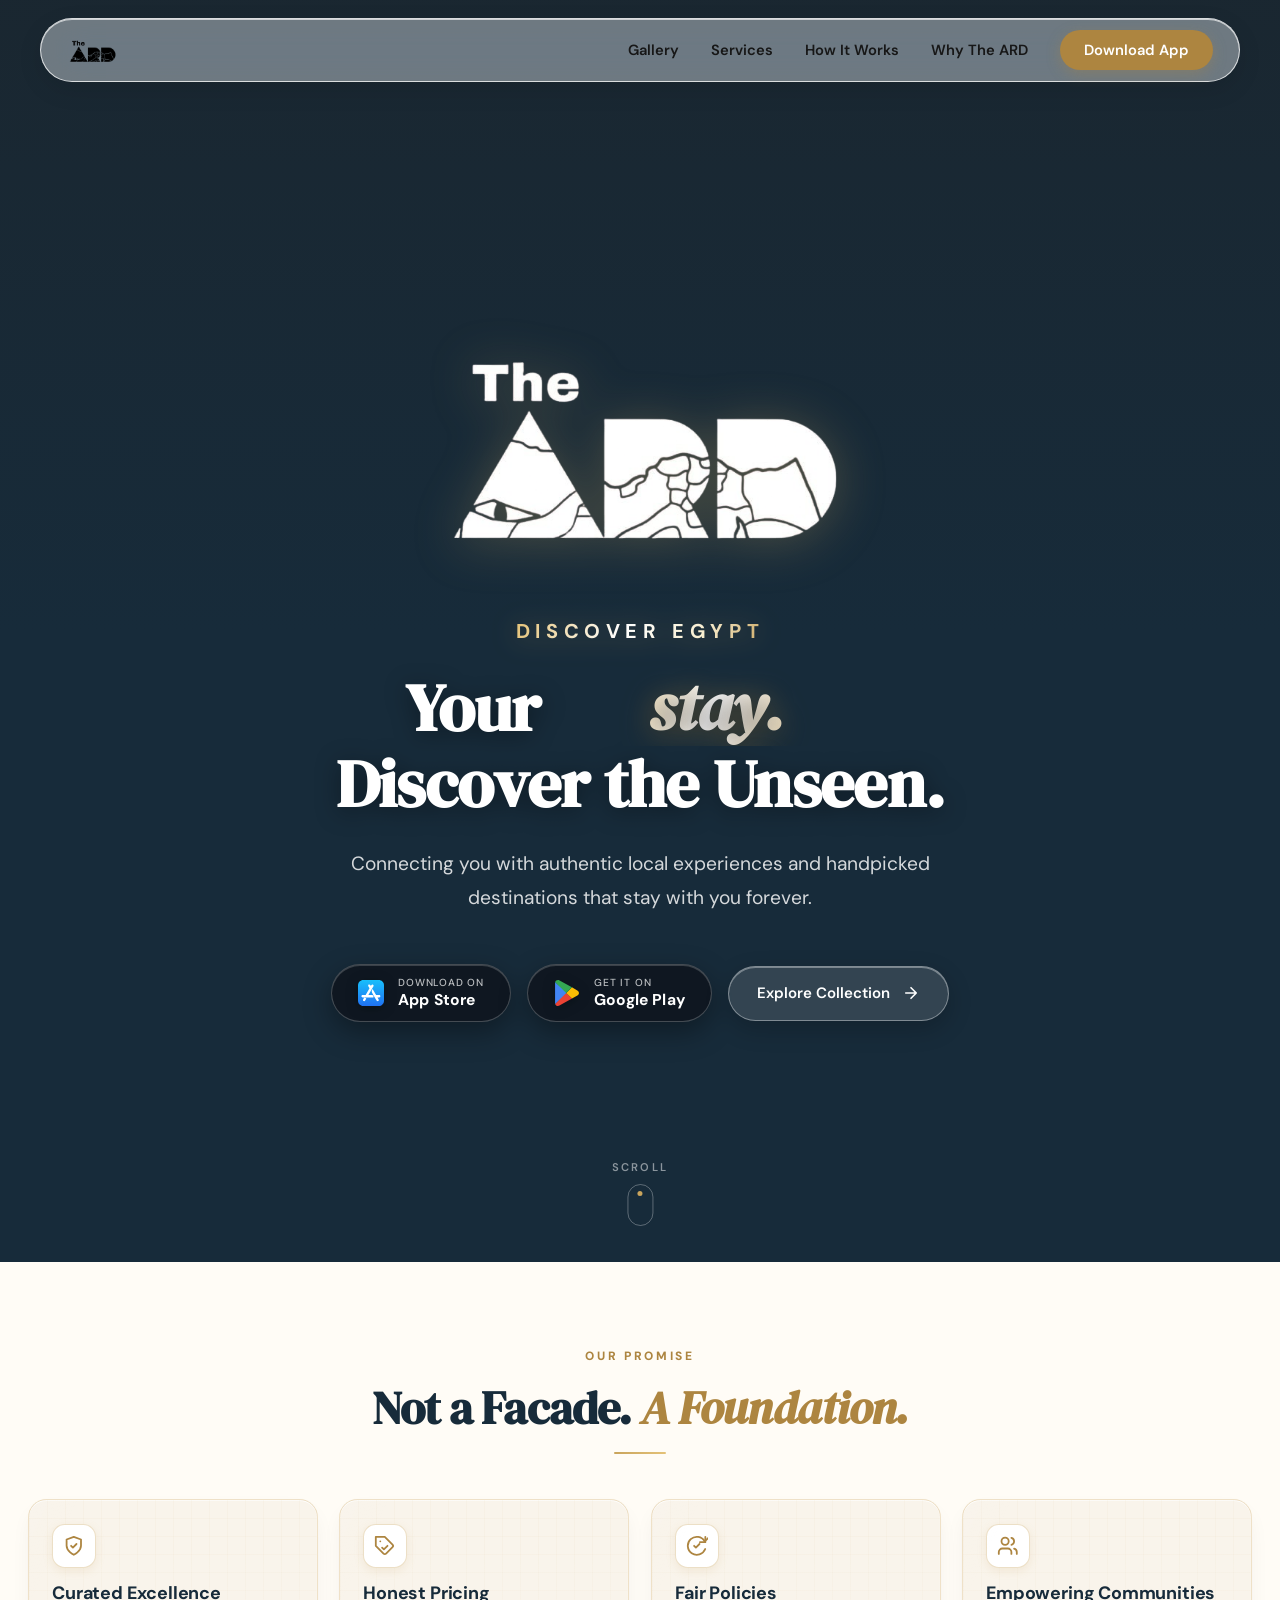
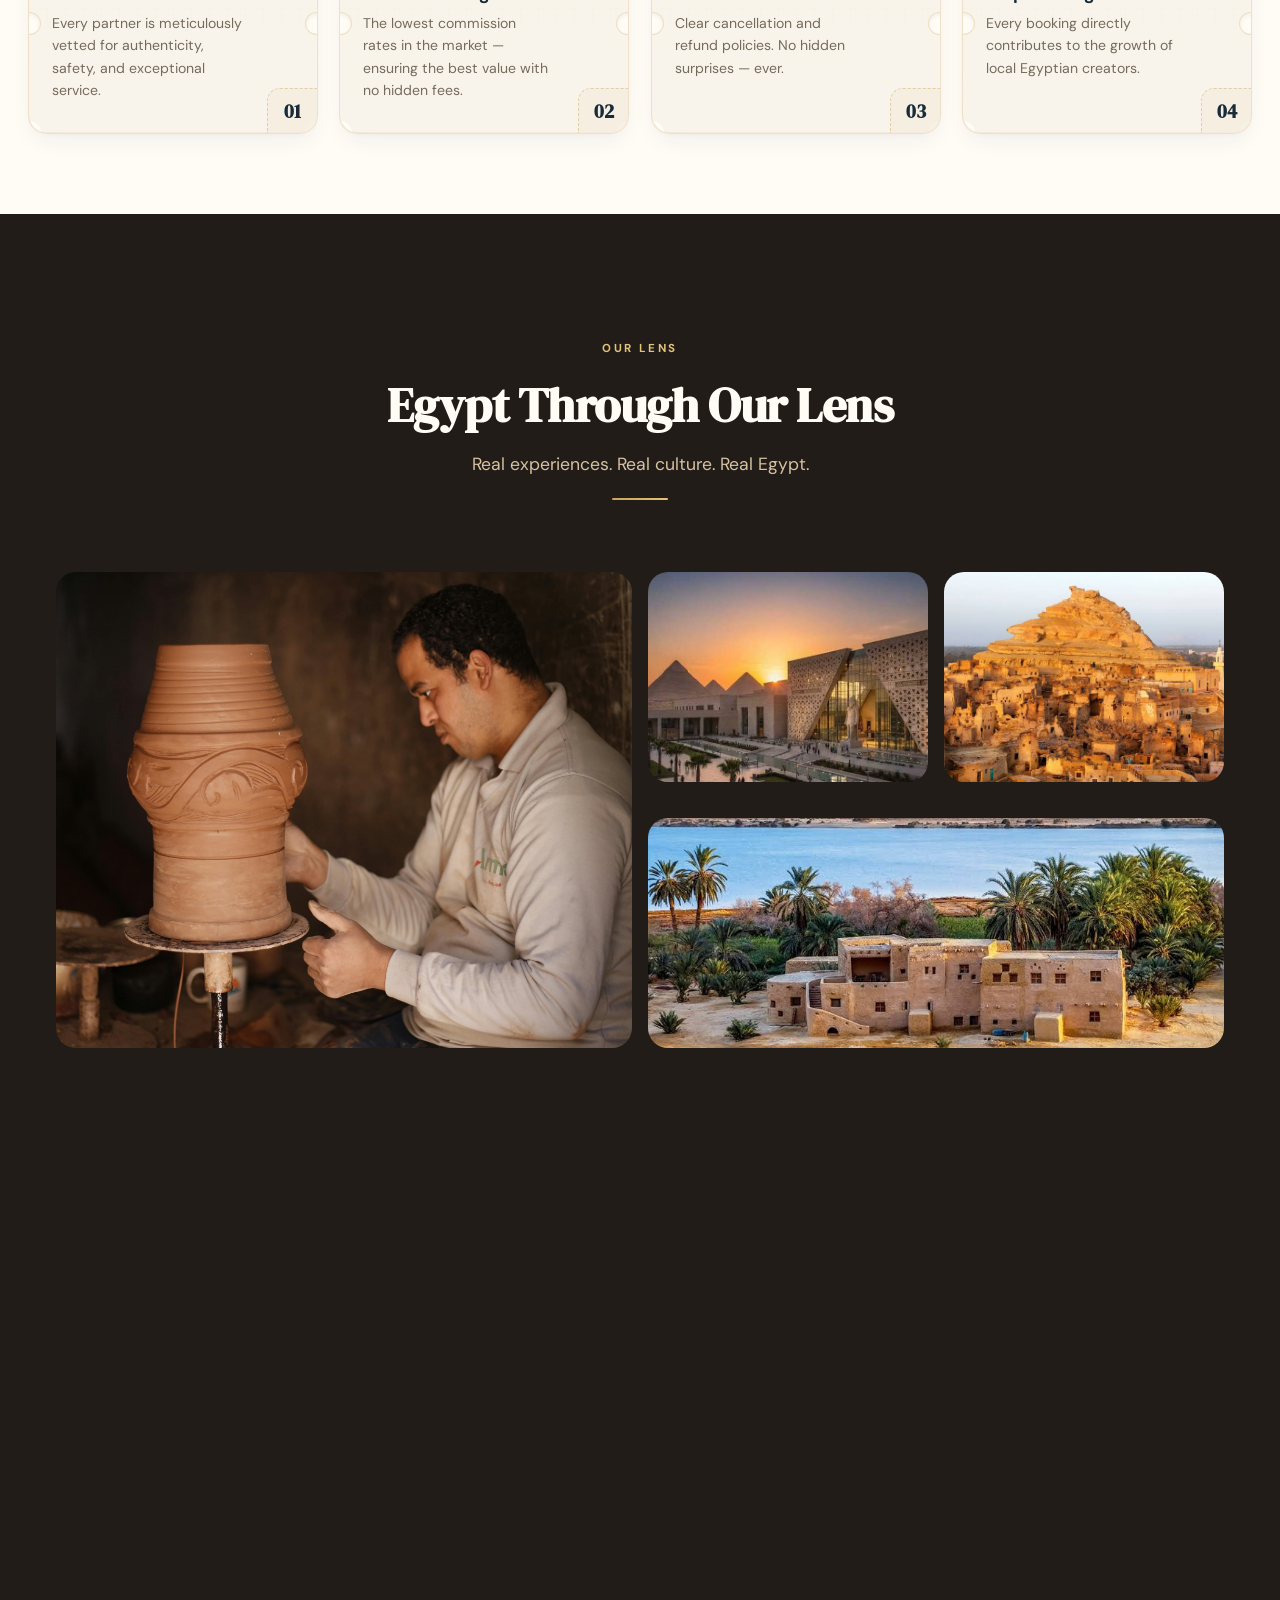
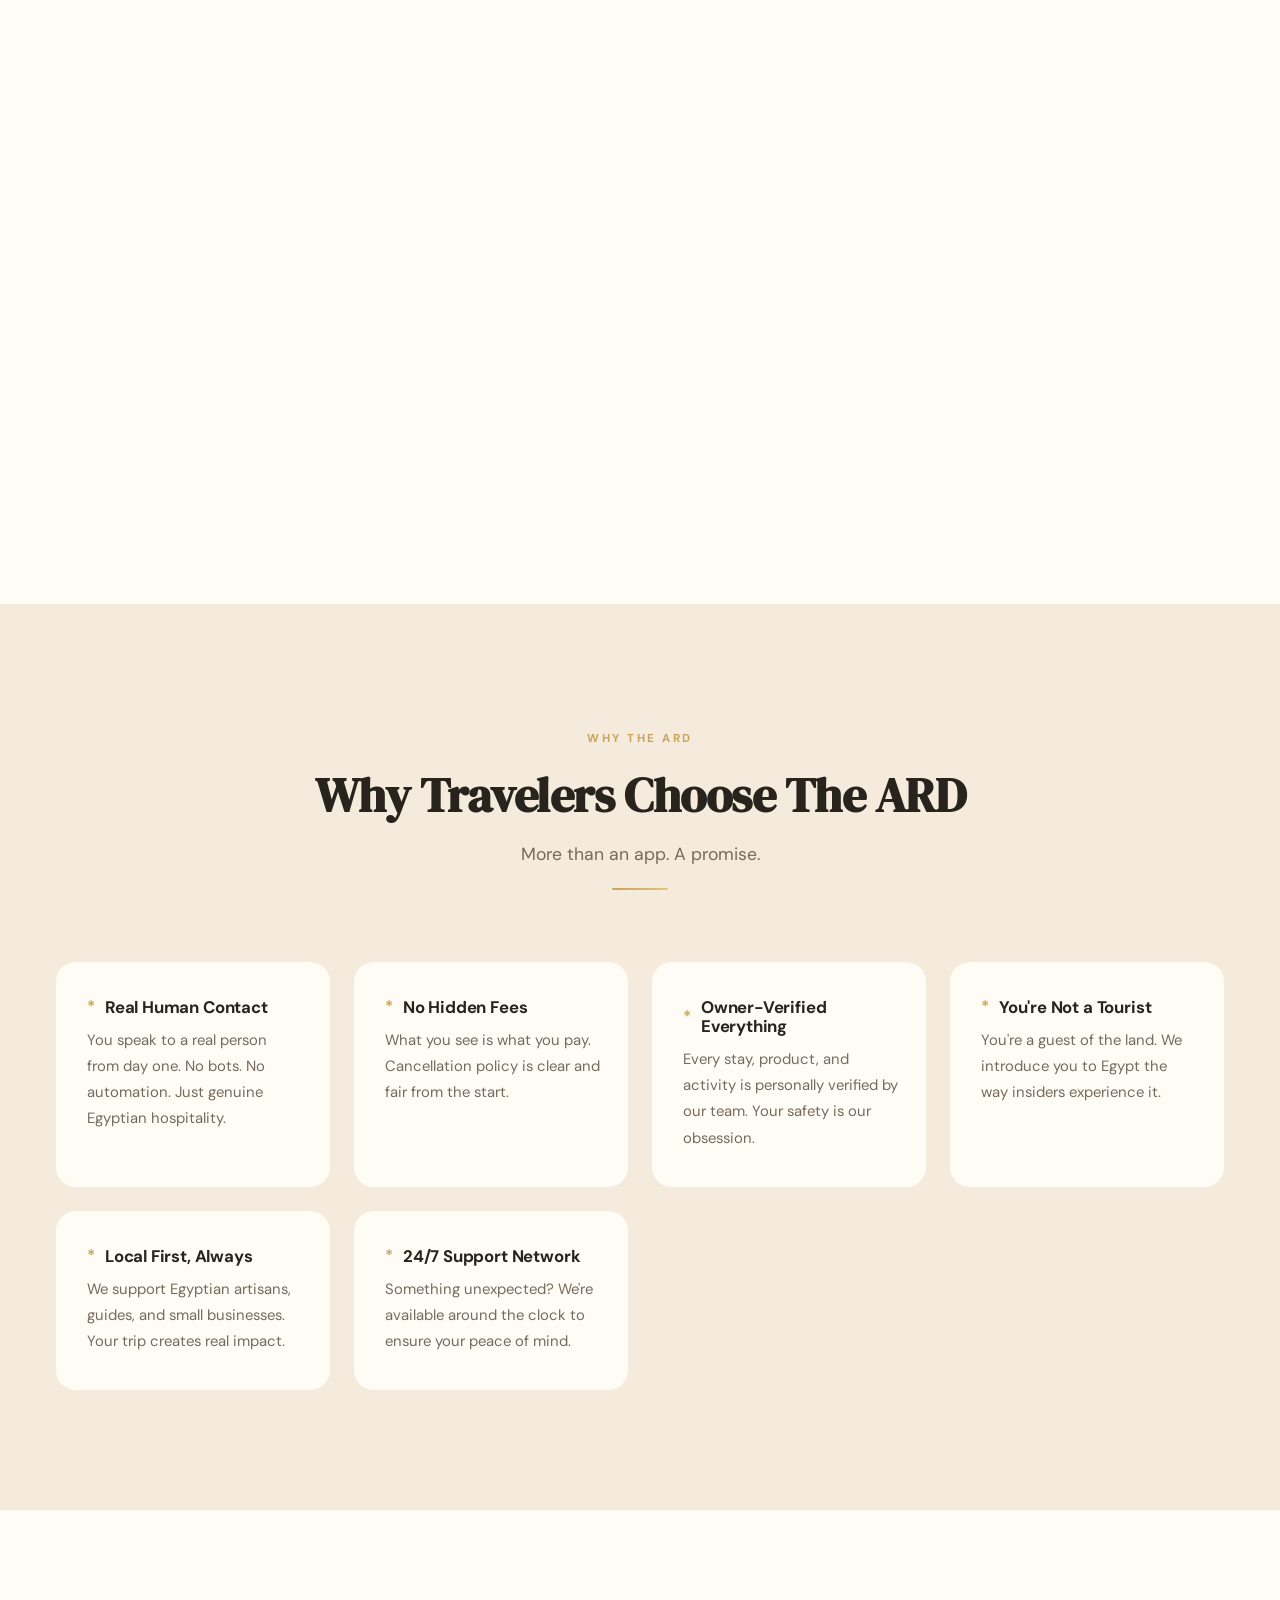
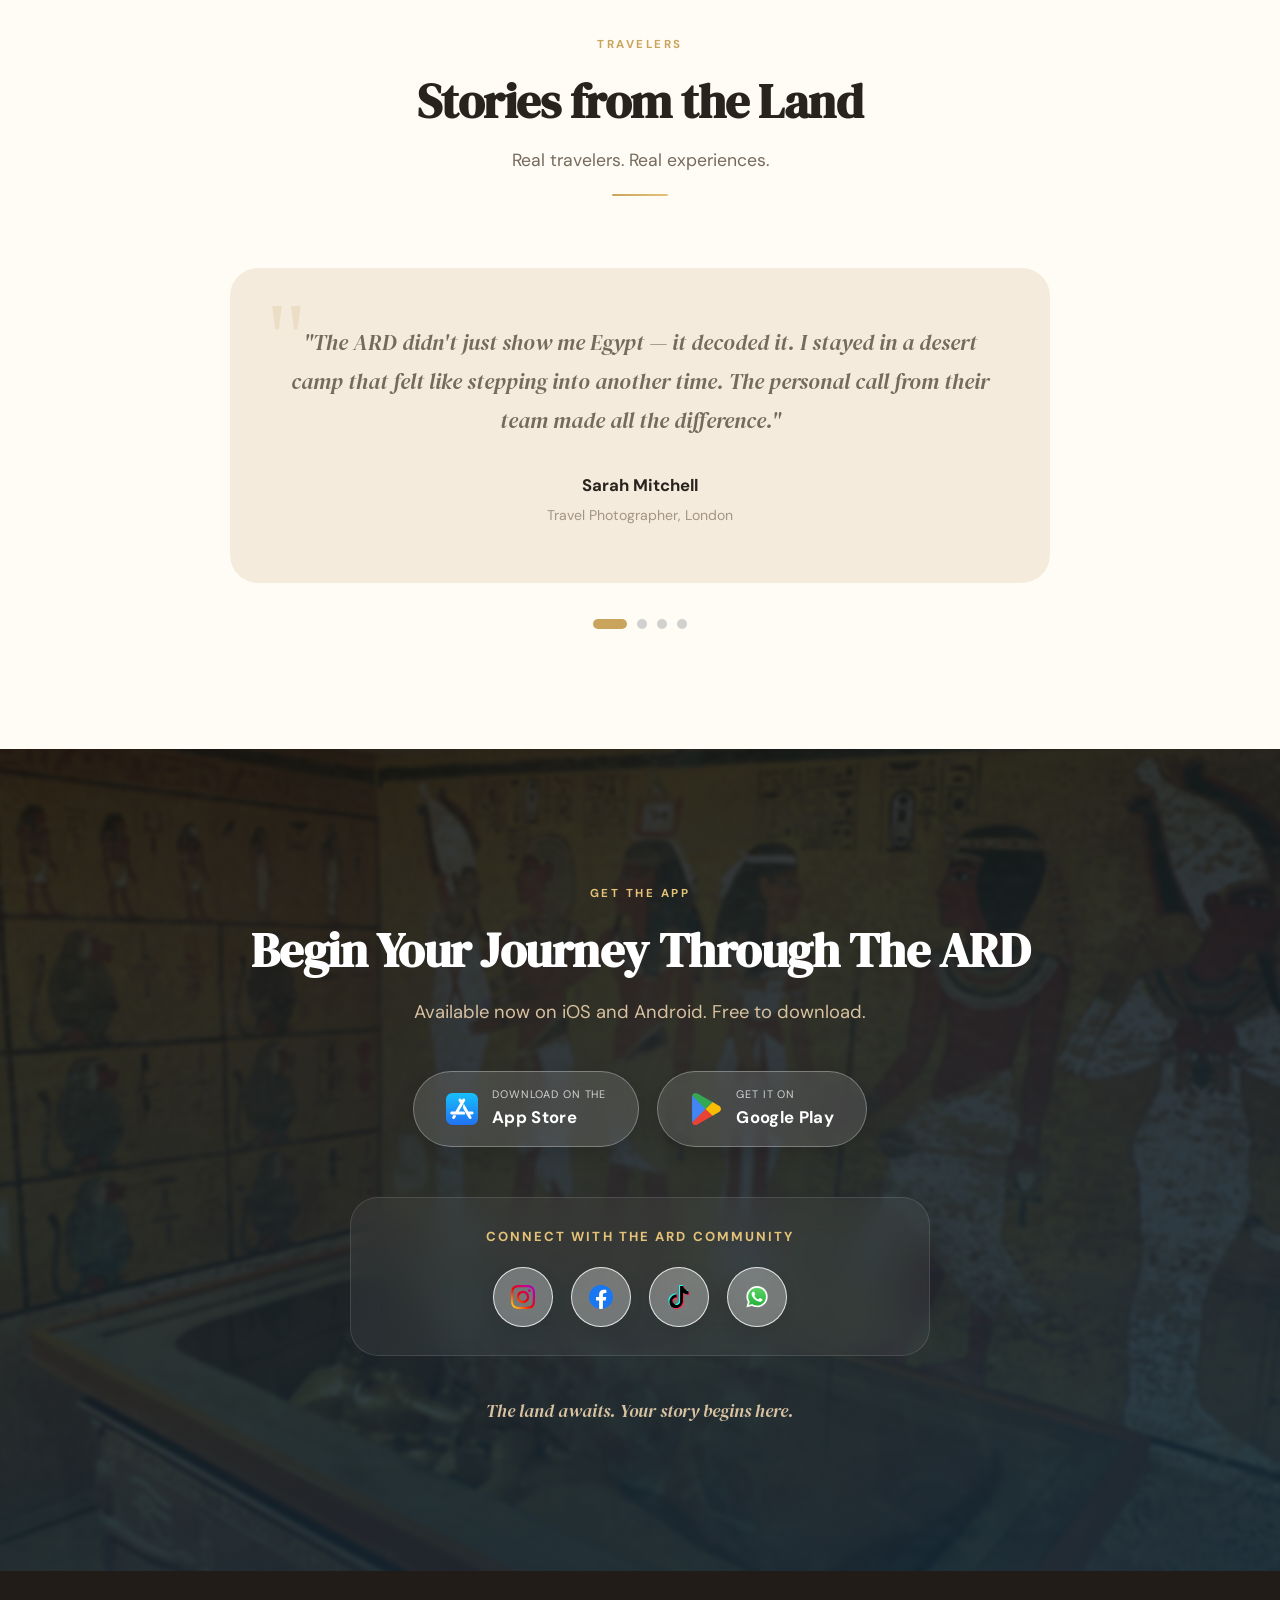
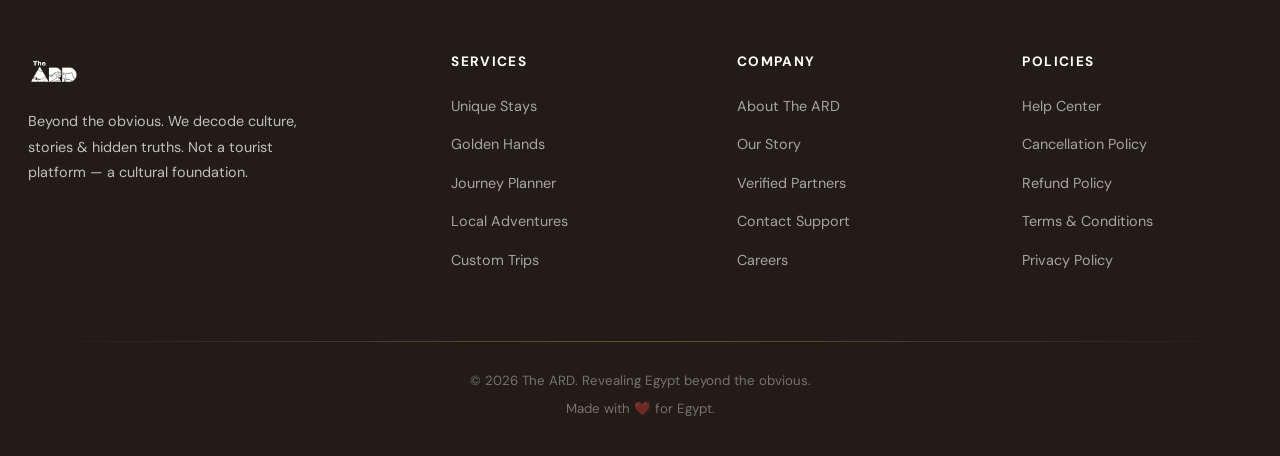
==== index.html @ dc8abdaf "feat: add Egyptian travel landing page with modern design system and assets" ====
<!doctype html>
<html lang="en">
  <head>
    <meta charset="UTF-8" />
    <meta name="viewport" content="width=device-width, initial-scale=1.0" />
    <title>The ARD | Beyond the Obvious — Decode Egypt's Hidden Culture</title>
    <meta
      name="description"
      content="The ARD — Unique stays, golden hands crafts, journey planner, and authentic Egyptian adventures. Verified services, personal support, safe payments."
    />
    <meta name="theme-color" content="#172B3A" />
    <link rel="preconnect" href="https://fonts.googleapis.com" />
    <link rel="preconnect" href="https://fonts.gstatic.com" crossorigin />
    <link rel="stylesheet" href="css/style.css" />
  </head>
  <body>
    <!-- ============================================================
     NAVIGATION — Glassmorphism Floating Bar
     ============================================================ -->
    <nav
      id="navbar"
      class="glass-navbar"
      role="navigation"
      aria-label="Main navigation"
    >
      <div class="nav-inner">
        <a href="#" class="nav-logo" aria-label="The ARD Home">
          <img src="./images/logo_black.png" alt="The ARD" />
        </a>

        <ul class="nav-links" role="list">
          <li><a href="#gallery">Gallery</a></li>
          <li><a href="#services">Services</a></li>
          <li><a href="#how-it-works">How It Works</a></li>
          <li><a href="#why">Why The ARD</a></li>
          <li><a href="#download" class="nav-cta">Download App</a></li>
        </ul>

        <button
          class="nav-hamburger"
          id="navHamburger"
          aria-label="Open menu"
          aria-expanded="false"
        >
          <span></span><span></span><span></span>
        </button>
      </div>

      <div class="nav-mobile" id="navMobile" role="list">
        <a href="#gallery" role="listitem">Gallery</a>
        <a href="#services" role="listitem">Services</a>
        <a href="#how-it-works" role="listitem">How It Works</a>
        <a href="#why" role="listitem">Why The ARD</a>
        <a href="#download" role="listitem">Download App</a>
      </div>
    </nav>

    <!-- ============================================================
     HERO — Cinematic photographic full-viewport
     ============================================================ -->
    <section class="hero" aria-label="Hero">
      <div
        class="hero-bg"
        role="img"
        aria-label="The Pyramids of Giza at golden hour"
      ></div>
      <div class="hero-overlay"></div>

      <div class="hero-content">
        <img src="./images/logo.png" alt="The ARD" class="hero-logo" />
        <span class="eyebrow eyebrow-shimmer">Discover Egypt</span>
        <h1
          class="hero-title"
          aria-label="Your stay, craft, journey, or adventure. Discover the Unseen."
        >
          <span class="hero-prefix">Your</span>
          <span class="hero-rotator" aria-hidden="true">
            <span class="rotator-track">
              <span class="rotator-word">stay.</span>
              <span class="rotator-word">craft.</span>
              <span class="rotator-word">journey.</span>
              <span class="rotator-word">adventure.</span>
              <span class="rotator-word">stay.</span>
            </span>
          </span>
          <br />
          <span class="hero-subline">Discover the Unseen.</span>
        </h1>
        <p class="hero-sub">
          Connecting you with authentic local experiences and handpicked
          destinations that stay with you forever.
        </p>
        <div class="hero-ctas">
          <a
            href="https://apps.apple.com/us/app/the-ard/id6743180887"
            class="btn-hero-store"
            id="heroAppStore"
            target="_blank"
            rel="noopener"
          >
            <img
              src="./images/app-store.svg"
              alt="App Store"
              class="btn-hero-store-icon"
            />
            <span class="btn-hero-store-text">
              <small>Download on</small>
              <strong>App Store</strong>
            </span>
          </a>
          <a
            href="https://play.google.com/store/apps/details?id=com.thearda"
            class="btn-hero-store"
            id="heroPlayStore"
            target="_blank"
            rel="noopener"
          >
            <img
              src="./images/google-play.svg"
              alt="Google Play"
              class="btn-hero-store-icon"
            />
            <span class="btn-hero-store-text">
              <small>Get it on</small>
              <strong>Google Play</strong>
            </span>
          </a>
          <a href="#services" class="btn-hero-explore" id="heroExplore">
            <span>Explore Collection</span>
            <svg
              class="btn-hero-arrow"
              width="18"
              height="18"
              viewBox="0 0 24 24"
              fill="none"
              stroke="currentColor"
              stroke-width="2.2"
              stroke-linecap="round"
              stroke-linejoin="round"
            >
              <path d="M5 12h14M12 5l7 7-7 7" />
            </svg>
          </a>
        </div>
      </div>

      <div class="scroll-cue" aria-hidden="true">
        <span>Scroll</span>
        <div class="scroll-track"><div class="scroll-thumb"></div></div>
      </div>
    </section>

    <!-- ============================================================
     PROMISE — Ticket-Style 3D Foundation
     ============================================================ -->
    <section class="promise-section ticket-canvas" aria-label="Our Promise">
      <div class="ticket-section">
        <header class="ticket-heading reveal">
          <span class="ticket-eyebrow">OUR PROMISE</span>
          <h2>Not a Facade. <span>A Foundation.</span></h2>
        </header>

        <div class="ticket-grid">
          <!-- Card 1: Curated Excellence -->
          <article class="ticket-wrapper reveal">
            <div class="ticket">
              <span
                class="ticket-notch ticket-notch-left"
                aria-hidden="true"
              ></span>
              <span
                class="ticket-notch ticket-notch-right"
                aria-hidden="true"
              ></span>

              <div class="ticket-content">
                <div class="ticket-icon" aria-hidden="true">
                  <svg
                    width="24"
                    height="24"
                    viewBox="0 0 24 24"
                    fill="none"
                    stroke="currentColor"
                    stroke-width="2"
                    stroke-linecap="round"
                    stroke-linejoin="round"
                  >
                    <path d="M12 22s8-4 8-10V5l-8-3-8 3v7c0 6 8 10 8 10z" />
                    <path d="m9 12 2 2 4-4" />
                  </svg>
                </div>

                <h3 class="ticket-title">Curated Excellence</h3>

                <p class="ticket-description">
                  Every partner is meticulously vetted for authenticity, safety,
                  and exceptional service.
                </p>
              </div>

              <span class="ticket-number" aria-hidden="true">01</span>
            </div>
          </article>

          <!-- Card 2: Honest Pricing -->
          <article class="ticket-wrapper reveal">
            <div class="ticket">
              <span
                class="ticket-notch ticket-notch-left"
                aria-hidden="true"
              ></span>
              <span
                class="ticket-notch ticket-notch-right"
                aria-hidden="true"
              ></span>

              <div class="ticket-content">
                <div class="ticket-icon" aria-hidden="true">
                  <svg
                    width="24"
                    height="24"
                    viewBox="0 0 24 24"
                    fill="none"
                    stroke="currentColor"
                    stroke-width="2"
                    stroke-linecap="round"
                    stroke-linejoin="round"
                  >
                    <path
                      d="M20.59 13.41l-7.17 7.17a2 2 0 0 1-2.83 0L2 12V2h10l8.59 8.59a2 2 0 0 1 0 2.82z"
                    />
                    <line x1="7" y1="7" x2="7.01" y2="7" />
                    <path d="m9 14 2 2 4-4" />
                  </svg>
                </div>

                <h3 class="ticket-title">Honest Pricing</h3>

                <p class="ticket-description">
                  The lowest commission rates in the market — ensuring the best
                  value with no hidden fees.
                </p>
              </div>

              <span class="ticket-number" aria-hidden="true">02</span>
            </div>
          </article>

          <!-- Card 3: Fair Policies -->
          <article class="ticket-wrapper reveal">
            <div class="ticket">
              <span
                class="ticket-notch ticket-notch-left"
                aria-hidden="true"
              ></span>
              <span
                class="ticket-notch ticket-notch-right"
                aria-hidden="true"
              ></span>

              <div class="ticket-content">
                <div class="ticket-icon" aria-hidden="true">
                  <svg
                    width="24"
                    height="24"
                    viewBox="0 0 24 24"
                    fill="none"
                    stroke="currentColor"
                    stroke-width="2"
                    stroke-linecap="round"
                    stroke-linejoin="round"
                  >
                    <path d="M21.5 2v6h-6" />
                    <path d="M21.34 15.57a10 10 0 1 1-.57-8.38l5.67-5.67" />
                    <path d="m9 12 2 2 4-4" />
                  </svg>
                </div>

                <h3 class="ticket-title">Fair Policies</h3>

                <p class="ticket-description">
                  Clear cancellation and refund policies. No hidden surprises —
                  ever.
                </p>
              </div>

              <span class="ticket-number" aria-hidden="true">03</span>
            </div>
          </article>

          <!-- Card 4: Empowering Communities -->
          <article class="ticket-wrapper reveal">
            <div class="ticket">
              <span
                class="ticket-notch ticket-notch-left"
                aria-hidden="true"
              ></span>
              <span
                class="ticket-notch ticket-notch-right"
                aria-hidden="true"
              ></span>

              <div class="ticket-content">
                <div class="ticket-icon" aria-hidden="true">
                  <svg
                    width="24"
                    height="24"
                    viewBox="0 0 24 24"
                    fill="none"
                    stroke="currentColor"
                    stroke-width="2"
                    stroke-linecap="round"
                    stroke-linejoin="round"
                  >
                    <path d="M16 21v-2a4 4 0 0 0-4-4H6a4 4 0 0 0-4 4v2" />
                    <circle cx="9" cy="7" r="4" />
                    <path d="M22 21v-2a4 4 0 0 0-3-3.87" />
                    <path d="M16 3.13a4 4 0 0 1 0 7.75" />
                  </svg>
                </div>

                <h3 class="ticket-title">Empowering Communities</h3>

                <p class="ticket-description">
                  Every booking directly contributes to the growth of local
                  Egyptian creators.
                </p>
              </div>

              <span class="ticket-number" aria-hidden="true">04</span>
            </div>
          </article>
        </div>
      </div>
    </section>

    <!-- ============================================================
     GALLERY — Egypt Through Our Lens  (LOCAL IMAGES PRESERVED)
     ============================================================ -->
    <section id="gallery" class="gallery-section" aria-label="Photo Gallery">
      <div class="container">
        <div class="section-header reveal">
          <span class="eyebrow" style="color: var(--gold-light)">Our Lens</span>
          <h2>Egypt Through Our Lens</h2>
          <p>Real experiences. Real culture. Real Egypt.</p>
          <div class="gold-divider"></div>
        </div>

        <div class="gallery-grid">
          <!-- 1: Top-Left Hero Feature (Span 2x2) -->
          <div class="g-item g-item--feature-1 reveal">
            <img
              src="./images/pexels-ahmedelbetar-4898083.jpg"
              alt="Beyond the Surface — Cultural depth of Egypt"
              loading="lazy"
            />
            <div class="g-overlay">
              <div>
                <span class="g-tag">Culture</span>
                <h3>Beyond the Surface</h3>
              </div>
            </div>
          </div>

          <!-- 2: Row 1, Col 3 -->
          <div class="g-item reveal">
            <img
              src="./images/museum.jpg"
              alt="Grand Egyptian Museum — Antiquities of the World"
              loading="lazy"
            />
            <div class="g-overlay">
              <div>
                <span class="g-tag">Antiquities</span>
                <h3>Grand Egyptian Museum</h3>
              </div>
            </div>
          </div>

          <!-- 3: Row 1, Col 4 -->
          <div class="g-item reveal">
            <img
              src="./images/siwa.jpg"
              alt="Siwa Oasis — Salt lakes and pure sanctuary"
              loading="lazy"
            />
            <div class="g-overlay">
              <div>
                <span class="g-tag">Oasis</span>
                <h3>Siwa Salt Sanctuary</h3>
              </div>
            </div>
          </div>

          <!-- 4: Row 2, Col 3-4 (Span 2 wide) -->
          <div class="g-item g-item--wide-4 reveal">
            <img
              src="./images/siwa2.jpg"
              alt="Shali Fortress — Ancient earthen architecture of Siwa"
              loading="lazy"
            />
            <div class="g-overlay">
              <div>
                <span class="g-tag">Heritage</span>
                <h3>Shali Fortress of Siwa</h3>
              </div>
            </div>
          </div>

          <!-- 5: Row 3, Col 1 -->
          <div class="g-item reveal">
            <img
              src="./images/museum2.jpg"
              alt="Royal Treasures — Pharaonic relics and timeless gold"
              loading="lazy"
            />
            <div class="g-overlay">
              <div>
                <span class="g-tag">Treasures</span>
                <h3>Pharaonic Legacies</h3>
              </div>
            </div>
          </div>

          <!-- 6: Row 3, Col 2 -->
          <div class="g-item reveal">
            <img
              src="./images/siwa3.jpg"
              alt="Cleopatra's Spring — Natural desert healing springs"
              loading="lazy"
            />
            <div class="g-overlay">
              <div>
                <span class="g-tag">Sanctuary</span>
                <h3>Cleopatra’s Oasis Springs</h3>
              </div>
            </div>
          </div>

          <!-- 7: Row 3, Col 3 -->
          <div class="g-item reveal">
            <img
              src="./images/pexels-ozgomz-7566888.jpg"
              alt="Historic Cairo — Timeless minarets and alleyways"
              loading="lazy"
            />
            <div class="g-overlay">
              <div>
                <span class="g-tag">Living Traditions</span>
                <h3>Historic Cairo</h3>
              </div>
            </div>
          </div>

          <!-- 8: Row 3, Col 4 -->
          <div class="g-item reveal">
            <img
              src="./images/pexels-tima-miroshnichenko-6010335.jpg"
              alt="Golden Hands — Bedouin and Egyptian artisans"
              loading="lazy"
            />
            <div class="g-overlay">
              <div>
                <span class="g-tag">Crafts</span>
                <h3>Golden Hands Artisans</h3>
              </div>
            </div>
          </div>

          <!-- 9: Row 4, Col 1-2 (Span 2 wide) -->
          <div class="g-item g-item--wide-9 reveal">
            <img
              src="./images/photo-1572252009286-268acec5ca0a.jpg"
              alt="The Nile at Twilight — Felucca under eternal skies"
              loading="lazy"
            />
            <div class="g-overlay">
              <div>
                <span class="g-tag">Nile</span>
                <h3>Felucca at Twilight</h3>
              </div>
            </div>
          </div>

          <!-- 10: Row 5, Col 1 -->
          <div class="g-item reveal">
            <img
              src="./images/pexels-tima-miroshnichenko-6010288.jpg"
              alt="Sahara Horizon — Golden dunes at dusk"
              loading="lazy"
            />
            <div class="g-overlay">
              <div>
                <span class="g-tag">Adventure</span>
                <h3>Sahara Horizon</h3>
              </div>
            </div>
          </div>

          <!-- 11: Row 5, Col 2 -->
          <div class="g-item reveal">
            <img
              src="./images/photo-1568322445389-f64ac2515020.jpg"
              alt="Great Egypt — Majestic pyramids"
              loading="lazy"
            />
            <div class="g-overlay">
              <div>
                <span class="g-tag">Landscapes</span>
                <h3>The Great Pyramids</h3>
              </div>
            </div>
          </div>

          <!-- 12: Row 4-5, Col 3-4 (Span 2x2 Feature) -->
          <div class="g-item g-item--feature-12 reveal">
            <img
              src="./images/photo-1553913861-c0fddf2619ee.jpg"
              alt="Sacred Temples — Ancient wonders of Luxor"
              loading="lazy"
            />
            <div class="g-overlay">
              <div>
                <span class="g-tag">Wonders</span>
                <h3>Sacred Temples of Luxor</h3>
              </div>
            </div>
          </div>
        </div>
      </div>
    </section>

    <!-- ============================================================
     SERVICES — Four Paths to Egypt's Soul
     ============================================================ -->
    <section id="services" class="services-section" aria-label="Services">
      <div class="container">
        <div class="section-header reveal">
          <span class="eyebrow">What We Offer</span>
          <h2>Four Paths to Egypt's Soul</h2>
          <p>Each service reveals a different truth about the land.</p>
          <div class="gold-divider"></div>
        </div>

        <!-- What We Offer: Interactive Stacked Cards Deck -->
        <div class="offer-stack-wrapper reveal" id="offerStackWrapper">
          <div
            class="offer-stack"
            id="offerStack"
            aria-label="What We Offer — Interactive Experience Cards"
          >
            <!-- Card 1: Unique Stays -->
            <article
              class="offer-card"
              data-pos="0"
              data-index="0"
              role="group"
              aria-label="1 of 4: Unique Stays"
            >
              <div class="offer-thumb">
                <img
                  src="./images/accomodtion2.jpg"
                  alt="Unique Egyptian Stays and Heritage Homes"
                  loading="lazy"
                />
                <span class="offer-badge">Unique Stays</span>
              </div>
              <div class="offer-content">
                <span class="offer-eyebrow">01 / Heritage Living</span>
                <h3 class="offer-title">
                  <a href="#download"
                    >Unique Stays &amp; Sanctuaries
                    <span class="offer-arrow" aria-hidden="true">→</span></a
                  >
                </h3>
                <p class="offer-desc">
                  Architectural wonders, desert eco-lodges, and handpicked
                  heritage homes that offer far more than just a place to sleep.
                </p>
              </div>
              <button
                class="offer-close"
                aria-label="Dismiss and show next offering"
                title="Next Card"
              >
                <svg
                  width="18"
                  height="18"
                  viewBox="0 0 24 24"
                  fill="none"
                  stroke="currentColor"
                  stroke-width="2.2"
                  stroke-linecap="round"
                >
                  <line x1="18" y1="6" x2="6" y2="18"></line>
                  <line x1="6" y1="6" x2="18" y2="18"></line>
                </svg>
              </button>
            </article>

            <!-- Card 2: Journey Planner -->
            <article
              class="offer-card"
              data-pos="1"
              data-index="1"
              role="group"
              aria-label="2 of 4: Journey Planner"
            >
              <div class="offer-thumb">
                <img
                  src="./images/trips2.jpeg"
                  alt="Tailor-made Egyptian Journeys and Trips"
                  loading="lazy"
                />
                <span class="offer-badge">Journey Planner</span>
              </div>
              <div class="offer-content">
                <span class="offer-eyebrow">02 / Tailored Itineraries</span>
                <h3 class="offer-title">
                  <a href="#download"
                    >Custom Egyptian Journeys
                    <span class="offer-arrow" aria-hidden="true">→</span></a
                  >
                </h3>
                <p class="offer-desc">
                  Bespoke travel routes designed by local historians to match
                  your personal pace, cultural curiosity, and travel style.
                </p>
              </div>
              <button
                class="offer-close"
                aria-label="Dismiss and show next offering"
                title="Next Card"
              >
                <svg
                  width="18"
                  height="18"
                  viewBox="0 0 24 24"
                  fill="none"
                  stroke="currentColor"
                  stroke-width="2.2"
                  stroke-linecap="round"
                >
                  <line x1="18" y1="6" x2="6" y2="18"></line>
                  <line x1="6" y1="6" x2="18" y2="18"></line>
                </svg>
              </button>
            </article>

            <!-- Card 3: Local Adventures -->
            <article
              class="offer-card"
              data-pos="2"
              data-index="2"
              role="group"
              aria-label="3 of 4: Local Adventures"
            >
              <div class="offer-thumb">
                <img
                  src="./images/activity2.jpeg"
                  alt="Authentic Local Adventures and Activities in Egypt"
                  loading="lazy"
                />
                <span class="offer-badge">Adventures</span>
              </div>
              <div class="offer-content">
                <span class="offer-eyebrow">03 / Raw Exploration</span>
                <h3 class="offer-title">
                  <a href="#download"
                    >Off-Grid Local Adventures
                    <span class="offer-arrow" aria-hidden="true">→</span></a
                  >
                </h3>
                <p class="offer-desc">
                  Step off the beaten path with immersive encounters, desert
                  trails, and authentic experiences led by people who know the
                  land best.
                </p>
              </div>
              <button
                class="offer-close"
                aria-label="Dismiss and show next offering"
                title="Next Card"
              >
                <svg
                  width="18"
                  height="18"
                  viewBox="0 0 24 24"
                  fill="none"
                  stroke="currentColor"
                  stroke-width="2.2"
                  stroke-linecap="round"
                >
                  <line x1="18" y1="6" x2="6" y2="18"></line>
                  <line x1="6" y1="6" x2="18" y2="18"></line>
                </svg>
              </button>
            </article>

            <!-- Card 4: Golden Hands -->
            <article
              class="offer-card"
              data-pos="hidden"
              data-index="3"
              role="group"
              aria-label="4 of 4: Golden Hands"
            >
              <div class="offer-thumb">
                <img
                  src="./images/crafts.jpg"
                  alt="Golden Hands Master Artisans and Crafts"
                  loading="lazy"
                />
                <span class="offer-badge">Craftsmanship</span>
              </div>
              <div class="offer-content">
                <span class="offer-eyebrow">04 / Master Artisans</span>
                <h3 class="offer-title">
                  <a href="#download"
                    >Golden Hands &amp; Crafts
                    <span class="offer-arrow" aria-hidden="true">→</span></a
                  >
                </h3>
                <p class="offer-desc">
                  Exclusive direct access to master Egyptian craftspeople, stone
                  carvers, and heritage workshops preserving timeless
                  traditions.
                </p>
              </div>
              <button
                class="offer-close"
                aria-label="Dismiss and show next offering"
                title="Next Card"
              >
                <svg
                  width="18"
                  height="18"
                  viewBox="0 0 24 24"
                  fill="none"
                  stroke="currentColor"
                  stroke-width="2.2"
                  stroke-linecap="round"
                >
                  <line x1="18" y1="6" x2="6" y2="18"></line>
                  <line x1="6" y1="6" x2="18" y2="18"></line>
                </svg>
              </button>
            </article>
          </div>

          <!-- Interactive Controls: Progress Indicator Dots & Hint -->
          <div class="offer-stack-controls">
            <div class="offer-dots" id="offerDots" aria-label="Card pagination">
              <button
                class="offer-dot active"
                aria-label="Go to card 1"
              ></button>
              <button class="offer-dot" aria-label="Go to card 2"></button>
              <button class="offer-dot" aria-label="Go to card 3"></button>
              <button class="offer-dot" aria-label="Go to card 4"></button>
            </div>
            <span class="offer-timer-hint"
              >Auto-advances • Tap card or [×] to next</span
            >
          </div>
        </div>
      </div>
    </section>

    <!-- ============================================================
     HOW IT WORKS
     ============================================================ -->
    <section id="how-it-works" class="how-it-works" aria-label="How It Works">
      <div class="container">
        <div class="section-header reveal">
          <span class="eyebrow">The Process</span>
          <h2>Simple Steps. Real Results.</h2>
          <p>From download to departure — we make it effortless.</p>
          <div class="gold-divider"></div>
        </div>

        <div class="steps-list">
          <div class="step-row">
            <div class="step-badge reveal-left">1</div>
            <div class="step-body reveal-right">
              <h3>Download the App</h3>
              <p>
                Available on iOS and Android. Free to download. Your journey
                starts with a single tap.
              </p>
            </div>
          </div>

          <div class="step-row">
            <div class="step-badge reveal-right">2</div>
            <div class="step-body reveal-left">
              <h3>Browse or Build</h3>
              <p>
                Explore our verified services or create your own custom
                itinerary. Your Egypt, your way.
              </p>
            </div>
          </div>

          <div class="step-row">
            <div class="step-badge reveal-left">3</div>
            <div class="step-body reveal-right">
              <h3>We Call You</h3>
              <p>
                Our team personally calls to confirm details and handle secure
                payment. Real humans, real conversation.
              </p>
            </div>
          </div>

          <div class="step-row">
            <div class="step-badge reveal-right">4</div>
            <div class="step-body reveal-left">
              <h3>Experience Egypt</h3>
              <p>
                Arrive. Experience. Remember. We're available throughout your
                journey for any support you need.
              </p>
            </div>
          </div>
        </div>
      </div>
    </section>

    <!-- ============================================================
     WHY THE ARD
     ============================================================ -->
    <section id="why" class="why-section" aria-label="Why Choose The ARD">
      <div class="container">
        <div class="section-header reveal">
          <span class="eyebrow">Why The ARD</span>
          <h2>Why Travelers Choose The ARD</h2>
          <p>More than an app. A promise.</p>
          <div class="gold-divider"></div>
        </div>

        <div class="why-grid">
          <div class="why-card reveal">
            <h3>Real Human Contact</h3>
            <p>
              You speak to a real person from day one. No bots. No automation.
              Just genuine Egyptian hospitality.
            </p>
          </div>
          <div class="why-card reveal">
            <h3>No Hidden Fees</h3>
            <p>
              What you see is what you pay. Cancellation policy is clear and
              fair from the start.
            </p>
          </div>
          <div class="why-card reveal">
            <h3>Owner-Verified Everything</h3>
            <p>
              Every stay, product, and activity is personally verified by our
              team. Your safety is our obsession.
            </p>
          </div>
          <div class="why-card reveal">
            <h3>You're Not a Tourist</h3>
            <p>
              You're a guest of the land. We introduce you to Egypt the way
              insiders experience it.
            </p>
          </div>
          <div class="why-card reveal">
            <h3>Local First, Always</h3>
            <p>
              We support Egyptian artisans, guides, and small businesses. Your
              trip creates real impact.
            </p>
          </div>
          <div class="why-card reveal">
            <h3>24/7 Support Network</h3>
            <p>
              Something unexpected? We're available around the clock to ensure
              your peace of mind.
            </p>
          </div>
        </div>
      </div>
    </section>

    <!-- ============================================================
     TESTIMONIALS
     ============================================================ -->
    <section class="testimonials-section" aria-label="Traveler Stories">
      <div class="container">
        <div class="section-header reveal">
          <span class="eyebrow">Travelers</span>
          <h2>Stories from the Land</h2>
          <p>Real travelers. Real experiences.</p>
          <div class="gold-divider"></div>
        </div>

        <div class="testimonials-track">
          <div class="testimonial active" role="article">
            <span class="quote-mark" aria-hidden="true">"</span>
            <p class="testimonial-text">
              "The ARD didn't just show me Egypt — it decoded it. I stayed in a
              desert camp that felt like stepping into another time. The
              personal call from their team made all the difference."
            </p>
            <p class="testimonial-author">Sarah Mitchell</p>
            <p class="testimonial-role">Travel Photographer, London</p>
          </div>

          <div class="testimonial" role="article">
            <span class="quote-mark" aria-hidden="true">"</span>
            <p class="testimonial-text">
              "I've used many travel apps, but none with this level of human
              touch. They called me, verified everything, and checked in during
              my trip. It felt like having an Egyptian friend guiding me."
            </p>
            <p class="testimonial-author">Ahmed Hassan</p>
            <p class="testimonial-role">Cultural Explorer, Dubai</p>
          </div>

          <div class="testimonial" role="article">
            <span class="quote-mark" aria-hidden="true">"</span>
            <p class="testimonial-text">
              "The Golden Hands marketplace is incredible. I bought handwoven
              textiles directly from the artisan's family. Each piece has a
              story, and I know my money went to the right hands."
            </p>
            <p class="testimonial-author">Maria Santos</p>
            <p class="testimonial-role">Interior Designer, Barcelona</p>
          </div>

          <div class="testimonial" role="article">
            <span class="quote-mark" aria-hidden="true">"</span>
            <p class="testimonial-text">
              "Egypt is not a postcard. It's a handshake. The ARD made me feel
              that from the moment I downloaded the app. Authentic, safe, and
              deeply cultural."
            </p>
            <p class="testimonial-author">James Chen</p>
            <p class="testimonial-role">History Teacher, Singapore</p>
          </div>

          <div
            class="t-dots"
            role="tablist"
            aria-label="Testimonials navigation"
          >
            <button
              class="t-dot active"
              role="tab"
              aria-label="Testimonial 1"
              id="dot0"
            ></button>
            <button
              class="t-dot"
              role="tab"
              aria-label="Testimonial 2"
              id="dot1"
            ></button>
            <button
              class="t-dot"
              role="tab"
              aria-label="Testimonial 3"
              id="dot2"
            ></button>
            <button
              class="t-dot"
              role="tab"
              aria-label="Testimonial 4"
              id="dot3"
            ></button>
          </div>
        </div>
      </div>
    </section>

    <!-- ============================================================
     DOWNLOAD / FINAL CTA
     ============================================================ -->
    <section
      id="download"
      class="download-section"
      aria-label="Download The ARD App"
    >
      <div class="download-bg" aria-hidden="true"></div>
      <div class="download-overlay" aria-hidden="true"></div>
      <div class="container">
        <span class="eyebrow" style="color: var(--gold-light)"
          >Get the App</span
        >
        <h2>Begin Your Journey Through The ARD</h2>
        <p>Available now on iOS and Android. Free to download.</p>

        <div class="download-actions">
          <a
            href="https://apps.apple.com/us/app/the-ard/id6743180887"
            class="store-btn"
            id="dlAppStore"
            target="_blank"
            rel="noopener"
            aria-label="Download on App Store"
          >
            <img
              src="./images/app-store.svg"
              alt="App Store"
              class="store-btn-img"
            />
            <span class="store-btn-text">
              <small>Download on the</small>
              <strong>App Store</strong>
            </span>
          </a>
          <a
            href="https://play.google.com/store/apps/details?id=com.thearda"
            class="store-btn"
            id="dlPlayStore"
            target="_blank"
            rel="noopener"
            aria-label="Get it on Google Play"
          >
            <img
              src="./images/google-play.svg"
              alt="Google Play"
              class="store-btn-img"
            />
            <span class="store-btn-text">
              <small>Get it on</small>
              <strong>Google Play</strong>
            </span>
          </a>
        </div>

        <!-- Community Social Connect Strip -->
        <div class="community-socials reveal">
          <p class="community-socials-label">Connect with The ARD Community</p>
          <div class="community-socials-row">
            <a
              href="https://instagram.com"
              class="glass-icon-button"
              aria-label="Instagram"
              target="_blank"
              rel="noopener"
              title="Instagram"
            >
              <img src="./images/instagram.svg" alt="Instagram" />
            </a>
            <a
              href="https://facebook.com"
              class="glass-icon-button"
              aria-label="Facebook"
              target="_blank"
              rel="noopener"
              title="Facebook"
            >
              <img src="./images/facebook.svg" alt="Facebook" />
            </a>
            <a
              href="https://tiktok.com"
              class="glass-icon-button"
              aria-label="TikTok"
              target="_blank"
              rel="noopener"
              title="TikTok"
            >
              <img src="./images/tiktok.svg" alt="TikTok" />
            </a>
            <a
              href="https://wa.me/"
              class="glass-icon-button"
              aria-label="WhatsApp"
              target="_blank"
              rel="noopener"
              title="WhatsApp"
            >
              <img src="./images/whatsapp.svg" alt="WhatsApp" />
            </a>
          </div>
        </div>

        <p class="download-tagline">The land awaits. Your story begins here.</p>
      </div>
    </section>

    <!-- ============================================================
     FOOTER
     ============================================================ -->
    <footer role="contentinfo">
      <div class="footer-grid">
        <div class="footer-brand">
          <img src="./images/logo.png" alt="The ARD" />
          <p>
            Beyond the obvious. We decode culture, stories &amp; hidden truths.
            Not a tourist platform — a cultural foundation.
          </p>
          <!-- <div class="footer-socials">
        <a href="https://instagram.com" class="glass-icon-button" aria-label="Instagram" target="_blank" rel="noopener" title="Instagram">
          <img src="./images/instagram.svg" alt="Instagram">
        </a>
        <a href="https://facebook.com" class="glass-icon-button" aria-label="Facebook" target="_blank" rel="noopener" title="Facebook">
          <img src="./images/facebook.svg" alt="Facebook">
        </a>
        <a href="https://tiktok.com" class="glass-icon-button" aria-label="TikTok" target="_blank" rel="noopener" title="TikTok">
          <img src="./images/tiktok.svg" alt="TikTok">
        </a>
        <a href="https://wa.me/" class="glass-icon-button" aria-label="WhatsApp" target="_blank" rel="noopener" title="WhatsApp">
          <img src="./images/whatsapp.svg" alt="WhatsApp">
        </a>
      </div> -->
        </div>

        <div class="footer-col">
          <h4>Services</h4>
          <ul>
            <li><a href="#services">Unique Stays</a></li>
            <li><a href="#services">Golden Hands</a></li>
            <li><a href="#services">Journey Planner</a></li>
            <li><a href="#services">Local Adventures</a></li>
            <li><a href="#services">Custom Trips</a></li>
          </ul>
        </div>

        <div class="footer-col">
          <h4>Company</h4>
          <ul>
            <li><a href="#">About The ARD</a></li>
            <li><a href="#">Our Story</a></li>
            <li><a href="#">Verified Partners</a></li>
            <li><a href="#">Contact Support</a></li>
            <li><a href="#">Careers</a></li>
          </ul>
        </div>

        <div class="footer-col">
          <h4>Policies</h4>
          <ul>
            <li><a href="#">Help Center</a></li>
            <li><a href="#">Cancellation Policy</a></li>
            <li><a href="#">Refund Policy</a></li>
            <li><a href="#">Terms &amp; Conditions</a></li>
            <li><a href="#">Privacy Policy</a></li>
          </ul>
        </div>
      </div>

      <div class="footer-gold-line"></div>

      <div class="footer-bottom footer-bottom--stacked">
        <span>© 2026 The ARD. Revealing Egypt beyond the obvious.</span>
        <span>Made with ❤️ for Egypt.</span>
      </div>
    </footer>

    <script src="js/main.js"></script>
  </body>
</html>
---- css/style.css ----
/* ============================================================
   THE ARD - Egyptian Travel Design System
   style.css | Vanilla CSS | No frameworks
   ============================================================ */

/* -- Google Fonts ------------------------------------------ */
@import url("https://fonts.googleapis.com/css2?family=DM+Serif+Display:ital@0;1&family=DM+Sans:wght@300;400;500;600;700&family=Cairo:wght@400;600;700&display=swap");

/* -- CSS Variables ----------------------------------------- */
:root {
  --gold: #c9a45c;
  --gold-dark: #ad8540;
  --gold-light: #e4c278;
  --navy: #172b3a;
  --sandstone: #d7c1a0;
  --papyrus: #f4ebdd;
  --warm-white: #fffcf6;
  --dark-section: #211c18;
  --teal: #3d8c88;
  --text-primary: #28231d;
  --text-secondary: #756b5d;
  --text-muted: #a39585;

  --font-display: "DM Serif Display", Georgia, serif;
  --font-body: "DM Sans", -apple-system, sans-serif;
  --font-arabic: "Cairo", sans-serif;

  --section-py: 120px;
  --container-max: 1340px;
  --container-px: 28px;

  --radius-sm: 8px;
  --radius-md: 12px;
  --radius-lg: 20px;
  --radius-xl: 28px;
  --radius-nav: 999px;

  --shadow-card: 0 8px 40px rgba(23, 43, 58, 0.1);
  --shadow-gold: 0 4px 24px rgba(201, 164, 92, 0.25);
  --shadow-nav:
    0 8px 24px rgba(0, 0, 0, 0.1), inset 0 1px 0 rgba(255, 255, 255, 0.65);

  --ease: cubic-bezier(0.4, 0, 0.2, 1);
}

/* -- Reset ------------------------------------------------- */
*,
*::before,
*::after {
  margin: 0;
  padding: 0;
  box-sizing: border-box;
}
html {
  scroll-behavior: smooth;
}
img {
  display: block;
  max-width: 100%;
}
a {
  text-decoration: none;
}
button {
  cursor: pointer;
  font: inherit;
}
ul {
  list-style: none;
}

/* -- Base -------------------------------------------------- */
body {
  font-family: var(--font-body);
  background: var(--warm-white);
  color: var(--text-primary);
  line-height: 1.65;
  overflow-x: hidden;
  -webkit-font-smoothing: antialiased;
}

h1,
h2,
h3 {
  font-family: var(--font-display);
  letter-spacing: -0.01em;
  line-height: 1.15;
}
h4,
h5,
h6 {
  font-family: var(--font-body);
  font-weight: 600;
}
h1 {
  font-size: clamp(2.6rem, 6vw, 4.8rem);
}
h2 {
  font-size: clamp(2rem, 4vw, 3rem);
}
h3 {
  font-size: clamp(1.25rem, 2.5vw, 1.7rem);
}

.eyebrow {
  display: inline-block;
  font-family: var(--font-body);
  font-size: 0.72rem;
  font-weight: 700;
  letter-spacing: 0.22em;
  text-transform: uppercase;
  color: var(--gold);
  margin-bottom: 20px;
}

/* -- Layout ----------------------------------------------- */
.container {
  max-width: var(--container-max);
  margin-inline: auto;
  padding-inline: var(--container-px);
}

section {
  padding: var(--section-py) var(--container-px);
}

.section-header {
  text-align: center;
  max-width: 680px;
  margin-inline: auto;
  margin-bottom: 72px;
}
.section-header h2 {
  margin-bottom: 16px;
}
.section-header p {
  font-size: 1.1rem;
  color: var(--text-secondary);
  line-height: 1.75;
}

.gold-divider {
  width: 56px;
  height: 2px;
  background: linear-gradient(90deg, var(--gold), var(--gold-light));
  border-radius: 2px;
  margin: 18px auto 0;
}

/* -- Buttons ----------------------------------------------- */
.btn {
  display: inline-flex;
  align-items: center;
  gap: 10px;
  padding: 16px 34px;
  border-radius: 999px;
  font-size: 0.95rem;
  font-weight: 600;
  letter-spacing: 0.01em;
  transition:
    transform 0.3s var(--ease),
    box-shadow 0.3s var(--ease),
    background 0.3s;
  border: 2px solid transparent;
  white-space: nowrap;
}
.btn:hover {
  transform: translateY(-3px);
}

.btn-gold {
  background: linear-gradient(135deg, var(--gold), var(--gold-dark));
  color: var(--dark-section);
  box-shadow: var(--shadow-gold);
}
.btn-gold:hover {
  box-shadow: 0 8px 32px rgba(201, 164, 92, 0.45);
}

.btn-store {
  display: inline-flex;
  align-items: center;
  gap: 12px;
  padding: 14px 28px;
  border-radius: 999px;
  background: linear-gradient(135deg, var(--gold), var(--gold-dark));
  color: #1a1612;
  box-shadow: 0 6px 24px rgba(201, 164, 92, 0.35);
  font-weight: 600;
  font-size: 0.92rem;
  transition:
    transform 0.3s var(--ease),
    box-shadow 0.3s var(--ease),
    filter 0.3s;
  white-space: nowrap;
}
.btn-store:hover {
  transform: translateY(-3px);
  box-shadow: 0 10px 32px rgba(201, 164, 92, 0.5);
  filter: brightness(1.05);
}
.btn-store-icon {
  width: 24px;
  height: 24px;
  object-fit: contain;
  flex-shrink: 0;
}

.btn-outline-white {
  background: rgba(255, 255, 255, 0.06);
  color: #fff;
  border: 1.5px solid rgba(255, 255, 255, 0.55);
  backdrop-filter: blur(10px);
}
.btn-outline-white:hover {
  background: rgba(255, 255, 255, 0.18);
  border-color: rgba(255, 255, 255, 0.85);
}

.btn-dark {
  background: var(--dark-section);
  color: #fff;
}
.btn-dark:hover {
  background: #2e2820;
  box-shadow: 0 8px 28px rgba(0, 0, 0, 0.25);
}

/* ============================================================
   GLASS COMPONENTS: GLASS NAVBAR & GLASS ICON BUTTON
   ============================================================ */
.glass-navbar {
  position: fixed;
  top: 18px;
  left: 50%;
  transform: translateX(-50%);
  width: calc(100% - 56px);
  max-width: 1200px;
  z-index: 1000;

  background: rgba(255, 255, 255, 0.38);

  backdrop-filter: blur(24px) saturate(160%);
  -webkit-backdrop-filter: blur(24px) saturate(160%);

  border: 1px solid rgba(255, 255, 255, 0.75);
  border-radius: 999px;

  box-shadow:
    0 8px 24px rgba(0, 0, 0, 0.1),
    inset 0 1px 0 rgba(255, 255, 255, 0.65);

  padding: 12px 18px;
  transition:
    background 0.4s var(--ease),
    box-shadow 0.4s var(--ease),
    border-color 0.4s;
}

.glass-navbar.scrolled {
  background: rgba(255, 255, 255, 0.72);
  border-color: rgba(255, 255, 255, 0.9);
  box-shadow:
    0 12px 36px rgba(0, 0, 0, 0.14),
    inset 0 1px 0 rgba(255, 255, 255, 0.85);
}

.glass-icon-button {
  width: 60px;
  height: 60px;
  display: flex;
  align-items: center;
  justify-content: center;

  background: rgba(255, 255, 255, 0.3);
  backdrop-filter: blur(22px) saturate(150%);
  -webkit-backdrop-filter: blur(22px) saturate(150%);

  border: 1px solid rgba(255, 255, 255, 0.8);
  border-radius: 50%;

  box-shadow: 0 5px 16px rgba(0, 0, 0, 0.08);
  transition:
    transform 0.3s var(--ease),
    box-shadow 0.3s var(--ease),
    background 0.3s;
  text-decoration: none;
  flex-shrink: 0;
  cursor: pointer;
}

.glass-icon-button:hover {
  transform: translateY(-4px) scale(1.06);
  background: rgba(255, 255, 255, 0.5);
  box-shadow: 0 10px 24px rgba(0, 0, 0, 0.16);
}

.glass-icon-button svg {
  width: 28px;
  height: 28px;
  stroke: #171717;
  stroke-width: 1.7;
  fill: none;
  transition: transform 0.3s var(--ease);
}

.glass-icon-button img {
  width: 36px;
  height: 36px;
  /* object-fit: contain; */
  display: block;
  transition: transform 0.3s var(--ease);
}

.glass-icon-button:hover img,
.glass-icon-button:hover svg {
  transform: scale(1.12);
}

/* -- Nav Inner Elements ------------------------------------ */
.nav-inner {
  display: flex;
  align-items: center;
  justify-content: space-between;
  padding: 0 8px;
}
.nav-logo {
  display: flex;
  align-items: center;
}
.nav-logo img {
  height: 38px;
  width: auto;
  object-fit: contain;
}

.nav-links {
  display: flex;
  gap: 32px;
  align-items: center;
}
.nav-links a {
  color: #171717;
  font-size: 0.92rem;
  font-weight: 600;
  transition: color 0.3s;
  position: relative;
}
.nav-links a::after {
  content: "";
  position: absolute;
  bottom: -4px;
  left: 0;
  width: 0;
  height: 2px;
  background: var(--gold-dark);
  transition: width 0.3s var(--ease);
}
.nav-links a:hover {
  color: var(--gold-dark);
}
.nav-links a:hover::after {
  width: 100%;
}

.nav-cta {
  background: var(--gold-dark) !important;
  color: #ffffff !important;
  padding: 10px 24px;
  border-radius: 999px;
  font-weight: 700;
  font-size: 0.88rem;
  box-shadow: 0 4px 14px rgba(173, 133, 64, 0.35);
  transition:
    background 0.3s,
    transform 0.3s,
    box-shadow 0.3s !important;
}
.nav-cta:hover {
  background: var(--gold) !important;
  transform: translateY(-2px);
  box-shadow: 0 6px 20px rgba(173, 133, 64, 0.5);
}
.nav-cta::after {
  display: none !important;
}

.nav-hamburger {
  display: none;
  flex-direction: column;
  gap: 5px;
  background: none;
  border: none;
  padding: 6px;
}
.nav-hamburger span {
  display: block;
  width: 24px;
  height: 2px;
  background: #171717;
  border-radius: 2px;
  transition:
    transform 0.3s,
    opacity 0.3s;
}
.nav-hamburger.open span:nth-child(1) {
  transform: translateY(7px) rotate(45deg);
}
.nav-hamburger.open span:nth-child(2) {
  opacity: 0;
}
.nav-hamburger.open span:nth-child(3) {
  transform: translateY(-7px) rotate(-45deg);
}

.nav-mobile {
  display: none;
  flex-direction: column;
  padding: 4px 22px 18px;
  margin-top: 2px;
  border-top: 1px solid rgba(0, 0, 0, 0.07);
  background: transparent;
}
.nav-mobile.open {
  display: flex;
  animation: navMobileFade 0.22s var(--ease) forwards;
}
@keyframes navMobileFade {
  from {
    opacity: 0;
    transform: translateY(-4px);
  }
  to {
    opacity: 1;
    transform: translateY(0);
  }
}
.nav-mobile a {
  color: #171717;
  font-size: 0.96rem;
  font-weight: 600;
  padding: 13px 0;
  border-bottom: 1px solid rgba(0, 0, 0, 0.05);
  transition:
    color 0.3s,
    padding-left 0.25s var(--ease);
  letter-spacing: 0.01em;
}
.nav-mobile a:hover {
  color: var(--gold-dark);
  padding-left: 6px;
}
.nav-mobile a:last-child {
  border: none;
}

/* ============================================================
   HERO
   ============================================================ */
.hero {
  min-height: 100vh;
  display: flex;
  align-items: center;
  position: relative;
  overflow: hidden;
  background-color: var(--navy);
}

.hero-bg {
  position: absolute;
  inset: 0;
  background-image: url("https://images.unsplash.com/photo-1539768942893-daf53e448371?w=1800&auto=format&fit=crop&q=80");
  background-size: cover;
  background-position: center 40%;
}

.hero-overlay {
  position: absolute;
  inset: 0;
  background: linear-gradient(
    to top,
    rgba(23, 43, 58, 0.88) 0%,
    rgba(23, 43, 58, 0.38) 50%,
    rgba(33, 28, 24, 0.28) 100%
  );
}

.hero-content {
  position: relative;
  z-index: 10;
  max-width: 780px;
  padding: 160px var(--container-px) 120px;
  margin-inline: auto;
  text-align: center;
  animation: heroFadeUp 1.2s var(--ease) forwards;
  opacity: 0;
}

@keyframes heroFadeUp {
  from {
    opacity: 0;
    transform: translateY(36px);
  }
  to {
    opacity: 1;
    transform: translateY(0);
  }
}
@keyframes fadeIn {
  to {
    opacity: 1;
  }
}

.hero-logo {
  width: 420px;
  margin: 0 auto 16px;
  opacity: 0;
  animation: fadeIn 1s var(--ease) 0.2s forwards;
  filter: drop-shadow(0 4px 24px rgba(201, 164, 92, 0.3));
}

/* -- Shimmer eyebrow ---------------------------------------- */
.eyebrow-shimmer {
  display: inline-block;
  font-family: var(--font-body);
  font-size: 1.25rem;
  font-weight: 700;
  letter-spacing: 0.28em;
  text-transform: uppercase;
  margin-bottom: 20px;
  background: linear-gradient(
    110deg,
    #e5c276 0%,
    #ffffff 22%,
    #f8eed1 38%,
    #c9a45c 52%,
    #ffffff 74%,
    #e5c276 100%
  );
  background-size: 200% auto;
  -webkit-background-clip: text;
  background-clip: text;
  -webkit-text-fill-color: transparent;
  animation:
    heroFadeUp 0.9s var(--ease) 0.35s forwards,
    shimmerText 3.2s linear 1.2s infinite;
  opacity: 0;
  filter: drop-shadow(0 2px 14px rgba(201, 164, 92, 0.45));
}
@keyframes shimmerText {
  0% {
    background-position: 200% center;
  }
  100% {
    background-position: -200% center;
  }
}

.hero-content h1,
.hero-title {
  color: #fff;
  font-family: var(--font-display);
  font-size: clamp(2.4rem, 5.2vw, 4.2rem);
  line-height: 1.15;
  margin-bottom: 24px;
  text-shadow: 0 4px 24px rgba(0, 0, 0, 0.4);
  opacity: 0;
  animation: heroFadeUp 0.9s var(--ease) 0.5s forwards;
}

.hero-prefix {
  display: inline-block;
  margin-right: 0.12em;
  color: #ffffff;
}

.hero-rotator {
  display: inline-block;
  height: 1.18em;
  line-height: 1.18em;
  overflow: hidden;
  vertical-align: bottom;
  position: relative;
}

.rotator-track {
  display: block;
  animation: ardWordRoll 12s cubic-bezier(0.16, 1, 0.3, 1) infinite;
}

.rotator-word {
  display: block;
  height: 1.18em;
  line-height: 1.18em;
  font-style: italic;
  background: linear-gradient(
    110deg,
    var(--gold-light) 0%,
    #ffffff 25%,
    var(--gold) 55%,
    #fffdf0 75%,
    var(--gold-light) 100%
  );
  background-size: 200% auto;
  -webkit-background-clip: text;
  background-clip: text;
  -webkit-text-fill-color: transparent;
  filter: drop-shadow(0 2px 14px rgba(201, 164, 92, 0.4));
  padding-right: 0.08em;
}

.hero-subline {
  display: inline-block;
  color: #ffffff;
}

/* Seamless forward-rolling 5-word ticker (2.4s per word) */
@keyframes ardWordRoll {
  0%,
  18% {
    transform: translateY(0);
  }
  22%,
  38% {
    transform: translateY(-20%);
  }
  42%,
  58% {
    transform: translateY(-40%);
  }
  62%,
  78% {
    transform: translateY(-60%);
  }
  82%,
  98% {
    transform: translateY(-80%);
  }
  100% {
    transform: translateY(0);
  }
}

@media (prefers-reduced-motion: reduce) {
  .rotator-track {
    animation: none;
  }
  .rotator-word:not(:nth-child(1)) {
    display: none;
  }
}
.hero-content .hero-sub {
  font-size: clamp(1rem, 2vw, 1.2rem);
  color: rgba(255, 255, 255, 0.82);
  margin-bottom: 48px;
  line-height: 1.8;
  max-width: 580px;
  margin-inline: auto;
  opacity: 0;
  animation: heroFadeUp 0.9s var(--ease) 0.75s forwards;
}
.hero-ctas {
  display: flex;
  flex-wrap: wrap;
  gap: 16px;
  justify-content: center;
  align-items: center;
  opacity: 0;
  animation: heroFadeUp 0.9s var(--ease) 1s forwards;
}

/* -- Luxury Hero Store & Explore Buttons ------------------- */
.btn-hero-store {
  display: inline-flex;
  align-items: center;
  gap: 14px;
  padding: 12px 26px;
  border-radius: 999px;
  background: rgba(14, 20, 29, 0.82);
  backdrop-filter: blur(24px) saturate(180%);
  -webkit-backdrop-filter: blur(24px) saturate(180%);
  border: 1px solid rgba(255, 255, 255, 0.22);
  color: #ffffff;
  text-decoration: none;
  box-shadow:
    0 10px 28px rgba(0, 0, 0, 0.35),
    inset 0 1px 0 rgba(255, 255, 255, 0.18);
  transition:
    transform 0.3s var(--ease),
    background 0.3s,
    border-color 0.3s,
    box-shadow 0.3s var(--ease);
}
.btn-hero-store:hover {
  background: rgba(22, 30, 44, 0.95);
  border-color: rgba(255, 255, 255, 0.55);
  transform: translateY(-3px) scale(1.02);
  box-shadow:
    0 14px 36px rgba(0, 0, 0, 0.45),
    0 0 24px rgba(201, 164, 92, 0.25),
    inset 0 1px 0 rgba(255, 255, 255, 0.35);
  color: #ffffff;
}
.btn-hero-store-icon {
  width: 26px;
  height: 26px;
  object-fit: contain;
  flex-shrink: 0;
  filter: drop-shadow(0 2px 6px rgba(0, 0, 0, 0.3));
}
.btn-hero-store-text {
  display: flex;
  flex-direction: column;
  text-align: left;
  line-height: 1.25;
}
.btn-hero-store-text small {
  font-size: 0.64rem;
  letter-spacing: 0.08em;
  text-transform: uppercase;
  color: rgba(255, 255, 255, 0.72);
  font-weight: 500;
}
.btn-hero-store-text strong {
  font-size: 0.98rem;
  font-weight: 700;
  letter-spacing: 0.01em;
  color: #ffffff;
}

.btn-hero-explore {
  display: inline-flex;
  align-items: center;
  gap: 12px;
  padding: 14px 28px;
  border-radius: 999px;
  background: rgba(255, 255, 255, 0.12);
  backdrop-filter: blur(24px) saturate(160%);
  -webkit-backdrop-filter: blur(24px) saturate(160%);
  border: 1.5px solid rgba(255, 255, 255, 0.38);
  color: #ffffff;
  font-weight: 600;
  font-size: 0.94rem;
  text-decoration: none;
  box-shadow:
    0 8px 24px rgba(0, 0, 0, 0.2),
    inset 0 1px 0 rgba(255, 255, 255, 0.35);
  transition:
    transform 0.3s var(--ease),
    background 0.3s,
    border-color 0.3s,
    box-shadow 0.3s var(--ease);
}
.btn-hero-explore:hover {
  background: rgba(255, 255, 255, 0.24);
  border-color: rgba(255, 255, 255, 0.85);
  transform: translateY(-3px) scale(1.02);
  color: #ffffff;
  box-shadow:
    0 12px 32px rgba(0, 0, 0, 0.3),
    inset 0 1px 0 rgba(255, 255, 255, 0.7);
}
.btn-hero-arrow {
  transition: transform 0.3s var(--ease);
}
.btn-hero-explore:hover .btn-hero-arrow {
  transform: translateX(5px);
}

.scroll-cue {
  position: absolute;
  bottom: 36px;
  left: 50%;
  transform: translateX(-50%);
  z-index: 10;
  display: flex;
  flex-direction: column;
  align-items: center;
  gap: 8px;
  opacity: 0;
  animation: fadeIn 1s var(--ease) 1.6s forwards;
}
.scroll-cue span {
  font-size: 0.7rem;
  font-weight: 600;
  letter-spacing: 0.18em;
  text-transform: uppercase;
  color: rgba(255, 255, 255, 0.5);
}
.scroll-track {
  width: 26px;
  height: 42px;
  border: 1.5px solid rgba(255, 255, 255, 0.3);
  border-radius: 14px;
  display: flex;
  align-items: flex-start;
  justify-content: center;
  padding: 6px;
}
.scroll-thumb {
  width: 5px;
  height: 5px;
  background: var(--gold);
  border-radius: 50%;
  animation: thumbBounce 2.2s ease-in-out infinite;
}
@keyframes thumbBounce {
  0%,
  100% {
    transform: translateY(0);
    opacity: 1;
  }
  50% {
    transform: translateY(18px);
    opacity: 0.4;
  }
}

/* ============================================================
   OUR PROMISE — 3D Ticket-Style Foundation (The ARD Palette)
   ============================================================ */
.ticket-canvas {
  width: 100%;
  position: relative;
  overflow: hidden;
  background: var(--warm-white);
  padding: 80px var(--container-px);
  box-sizing: border-box;
}

.ticket-section {
  width: 100%;
  max-width: var(--container-max);
  margin-inline: auto;

  /* The ARD Signature Brand Colors */
  --t-bg: #f9f4eb;
  --t-accent: var(--gold, #c9a45c);
  --t-accent-dark: var(--gold-dark, #ad8540);
  --t-accent-glow: rgba(201, 164, 92, 0.28);
  --t-text-main: var(--navy, #172b3a);
  --t-text-muted: var(--text-secondary, #756b5d);
  --page-bg: var(--warm-white, #fffcf6);

  color: var(--t-text-main);
}

.ticket-section *,
.ticket-section *::before,
.ticket-section *::after {
  box-sizing: border-box;
}

/* -- Heading ------------------------------------------------ */
.ticket-heading {
  text-align: center;
  margin-bottom: 2.8rem;
}

.ticket-eyebrow {
  display: inline-block;
  margin-bottom: 0.9rem;
  color: var(--gold-dark);
  font-family: var(--font-body);
  font-size: 0.75rem;
  font-weight: 800;
  letter-spacing: 0.22em;
  text-transform: uppercase;
}

.ticket-heading h2 {
  margin: 0;
  font-family: var(--font-display);
  font-size: clamp(1.85rem, 3.6vw, 2.85rem);
  font-weight: 800;
  line-height: 1.15;
  letter-spacing: -0.02em;
  color: var(--navy);
}

.ticket-heading h2 span {
  color: var(--gold-dark);
  font-style: italic;
}

.ticket-heading::after {
  content: "";
  display: block;
  width: 52px;
  height: 2.5px;
  margin: 1.1rem auto 0;
  border-radius: 999px;
  background: linear-gradient(90deg, var(--gold), var(--gold-light));
}

/* -- Ticket Grid -------------------------------------------- */
.ticket-grid {
  display: grid;
  grid-template-columns: repeat(4, minmax(0, 1fr));
  gap: 1.35rem;
  align-items: stretch;
}

/* -- 3D Perspective Wrapper -------------------------------- */
.ticket-wrapper {
  min-width: 0;
  perspective: 1200px;
}

/* -- The 3D Ticket Card (Compact Height) ------------------- */
.ticket {
  --ticket-radius: 1.15rem;
  --ticket-notch: 0.72rem;

  position: relative;
  display: flex;
  flex-direction: column;
  min-height: 235px;
  height: 100%;
  overflow: hidden;
  isolation: isolate;

  padding: 1.5rem 1.45rem 1.35rem;
  color: var(--t-text-main);

  background:
    radial-gradient(
        circle at bottom left,
        transparent var(--ticket-notch),
        var(--t-bg) calc(var(--ticket-notch) + 1px)
      )
      bottom left / 51% 100% no-repeat,
    radial-gradient(
        circle at bottom right,
        transparent var(--ticket-notch),
        var(--t-bg) calc(var(--ticket-notch) + 1px)
      )
      bottom right / 51% 100% no-repeat;

  border: 1px solid rgba(201, 164, 92, 0.3);
  border-radius: var(--ticket-radius);

  box-shadow:
    0 10px 24px -6px rgba(23, 43, 58, 0.07),
    0 3px 8px -2px rgba(0, 0, 0, 0.03),
    inset 0 1px 0 rgba(255, 255, 255, 0.9),
    inset 0 -1px 0 rgba(201, 164, 92, 0.12);

  transform-style: preserve-3d;
  will-change: transform, box-shadow;

  transition:
    transform 0.45s cubic-bezier(0.23, 1, 0.32, 1),
    border-color 0.35s ease,
    box-shadow 0.35s ease,
    background 0.35s ease;
}

/* Subtle micro-grid watermark */
.ticket::before {
  content: "";
  position: absolute;
  inset: 0;
  z-index: -1;
  pointer-events: none;

  background:
    linear-gradient(rgba(201, 164, 92, 0.06) 1px, transparent 1px),
    linear-gradient(90deg, rgba(201, 164, 92, 0.06) 1px, transparent 1px);

  background-size: 18px 18px;
  opacity: 0.65;
  mask-image: linear-gradient(to bottom, black 15%, transparent 90%);
  -webkit-mask-image: linear-gradient(to bottom, black 15%, transparent 90%);
}

/* Diagonal metallic light sweep */
.ticket::after {
  content: "";
  position: absolute;
  inset: 0;
  z-index: 5;
  pointer-events: none;

  background: linear-gradient(
    115deg,
    transparent 35%,
    rgba(255, 255, 255, 0.15) 44%,
    rgba(255, 255, 255, 0.45) 50%,
    rgba(255, 255, 255, 0.15) 56%,
    transparent 65%
  );

  background-size: 250% 250%;
  background-position: 100% 100%;

  transition: background-position 0.65s ease;
}

/* Ticket side cutouts matching section background */
.ticket-notch {
  position: absolute;
  z-index: 4;
  top: 48%;
  width: calc(var(--ticket-notch) * 2);
  height: calc(var(--ticket-notch) * 2);
  border-radius: 50%;

  background: var(--page-bg, #fffcf6);
  border: 1px solid rgba(201, 164, 92, 0.32);
  box-shadow: inset 0 2px 4px rgba(0, 0, 0, 0.05);
}

.ticket-notch-left {
  left: calc(var(--ticket-notch) * -1);
}

.ticket-notch-right {
  right: calc(var(--ticket-notch) * -1);
}

/* 3D Card Content Layer */
.ticket-content {
  position: relative;
  z-index: 2;
  display: flex;
  flex-direction: column;
  flex: 1;
  transform-style: preserve-3d;
}

/* 3D Icon Box (Compact) */
.ticket-icon {
  display: flex;
  align-items: center;
  justify-content: center;

  width: 2.75rem;
  height: 2.75rem;
  margin-bottom: 0.85rem;

  color: var(--gold-dark);
  background: #ffffff;

  border: 1px solid rgba(201, 164, 92, 0.35);
  border-radius: 0.8rem;

  box-shadow: 0 3px 10px rgba(201, 164, 92, 0.15);
  transform: translateZ(20px);
  transition:
    transform 0.38s var(--ease),
    box-shadow 0.38s var(--ease),
    background 0.3s,
    color 0.3s;
}

.ticket-icon svg {
  width: 1.35rem;
  height: 1.35rem;
  stroke: currentColor;
}

.ticket-title {
  margin: 0 0 0.45rem;
  font-family: var(--font-body);
  font-size: 1.12rem;
  font-weight: 700;
  line-height: 1.3;
  color: var(--navy);
  letter-spacing: -0.01em;
  transform: translateZ(16px);
}

.ticket-description {
  margin: 0;
  font-family: var(--font-body);
  font-size: 0.88rem;
  line-height: 1.58;
  color: var(--text-secondary);
  transform: translateZ(10px);
  padding-right: 3.2rem;
}

/* Numbered ticket stub (Only element remaining) */
.ticket-number {
  position: absolute;
  right: 0;
  bottom: 0;
  z-index: 3;

  display: flex;
  align-items: center;
  justify-content: center;

  min-width: 3.1rem;
  min-height: 2.8rem;
  padding: 0.35rem 0.55rem;

  color: var(--navy);
  font-family: var(--font-display);
  font-size: 1.18rem;
  font-weight: 800;

  border-top: 1.5px dashed rgba(201, 164, 92, 0.42);
  border-left: 1.5px dashed rgba(201, 164, 92, 0.42);
  border-top-left-radius: 0.8rem;
  background: rgba(244, 235, 221, 0.7);

  transform: translateZ(18px);
  transition:
    transform 0.35s ease,
    background 0.35s ease,
    color 0.35s ease,
    border-color 0.35s ease;
}

/* -- 3D Hover & Lighting Effects --------------------------- */
@media (hover: hover) and (pointer: fine) {
  .ticket-wrapper:hover .ticket {
    transform: translateY(-6px) rotateX(3deg) rotateY(-4deg) translateZ(8px);
    border-color: var(--gold);

    box-shadow:
      0 20px 38px -8px rgba(23, 43, 58, 0.12),
      0 8px 18px -4px rgba(201, 164, 92, 0.18),
      0 0 20px rgba(201, 164, 92, 0.12),
      inset 0 1px 0 rgba(255, 255, 255, 1);
  }

  .ticket-wrapper:hover .ticket::after {
    background-position: 0% 0%;
  }

  .ticket-wrapper:hover .ticket-icon {
    transform: translateZ(28px) scale(1.06);
    background: var(--gold);
    color: #ffffff;
    border-color: var(--gold);
    box-shadow: 0 6px 18px rgba(201, 164, 92, 0.32);
  }

  .ticket-wrapper:hover .ticket-number {
    transform: translateZ(22px);
    background: var(--navy);
    color: var(--gold-light);
    border-color: var(--gold);
  }
}

/* Tablet */
@media (max-width: 1024px) {
  .ticket-grid {
    grid-template-columns: repeat(2, minmax(0, 1fr));
    gap: 1.15rem;
  }

  .ticket {
    min-height: 220px;
  }

  .ticket-heading {
    margin-bottom: 2.2rem;
  }
}

/* Mobile */
@media (max-width: 600px) {
  .ticket-canvas {
    padding: 3rem 1rem;
  }

  .ticket-grid {
    grid-template-columns: minmax(0, 1fr);
    gap: 1rem;
  }

  .ticket {
    min-height: auto;
    padding: 1.35rem 1.25rem 1.25rem;
  }

  .ticket-heading {
    margin-bottom: 1.8rem;
  }

  .ticket-heading h2 {
    font-size: clamp(1.7rem, 7vw, 2.2rem);
  }

  .ticket-description {
    padding-right: 3rem;
  }
}

/* Accessibility: Reduced Motion */
@media (prefers-reduced-motion: reduce) {
  .ticket,
  .ticket::after,
  .ticket-icon,
  .ticket-number {
    transition: none !important;
  }

  .ticket-wrapper:hover .ticket {
    transform: none;
  }
}

/* ============================================================
   GALLERY - Egypt Through Our Lens (LOCAL IMAGES)
   ============================================================ */
.gallery-section {
  background: var(--dark-section);
}
.gallery-section .section-header h2 {
  color: var(--warm-white);
}
.gallery-section .section-header p {
  color: var(--sandstone);
}

.gallery-grid {
  display: grid;
  grid-template-columns: repeat(4, 1fr);
  grid-auto-rows: 230px;
  gap: 16px;
  max-width: var(--container-max);
  margin-inline: auto;
}

/* Feature 1 (Top-Left 2x2) */
.gallery-grid .g-item--feature-1 {
  grid-column: 1 / span 2;
  grid-row: 1 / span 2;
  aspect-ratio: unset;
  min-height: unset;
}

/* Item 4 (Row 2, Right side wide) */
.gallery-grid .g-item--wide-4 {
  grid-column: 3 / span 2;
  grid-row: 2;
  aspect-ratio: unset;
}

/* Row 3: Items 5, 6, 7, 8 */
.gallery-grid .g-item:nth-child(5) {
  grid-column: 1;
  grid-row: 3;
}
.gallery-grid .g-item:nth-child(6) {
  grid-column: 2;
  grid-row: 3;
}
.gallery-grid .g-item:nth-child(7) {
  grid-column: 3;
  grid-row: 3;
}
.gallery-grid .g-item:nth-child(8) {
  grid-column: 4;
  grid-row: 3;
}

/* Item 9 (Row 4, Left side wide) */
.gallery-grid .g-item--wide-9 {
  grid-column: 1 / span 2;
  grid-row: 4;
  aspect-ratio: unset;
}

/* Items 10 & 11 (Row 5, Left side single cols) */
.gallery-grid .g-item:nth-child(10) {
  grid-column: 1;
  grid-row: 5;
}
.gallery-grid .g-item:nth-child(11) {
  grid-column: 2;
  grid-row: 5;
}

/* Feature 12 (Bottom-Right 2x2) */
.gallery-grid .g-item--feature-12 {
  grid-column: 3 / span 2;
  grid-row: 4 / span 2;
  aspect-ratio: unset;
  min-height: unset;
}

.g-item {
  position: relative;
  border-radius: var(--radius-lg);
  overflow: hidden;
  cursor: pointer;
  aspect-ratio: 4/3;
}
.g-item img {
  width: 100%;
  height: 100%;
  object-fit: cover;
  transition: transform 0.6s var(--ease);
}
.g-item:hover img {
  transform: scale(1.07);
}

.g-overlay {
  position: absolute;
  inset: 0;
  background: linear-gradient(
    to top,
    rgba(23, 43, 58, 0.85) 0%,
    transparent 55%
  );
  display: flex;
  align-items: flex-end;
  padding: 22px 20px;
  opacity: 0;
  transition: opacity 0.4s;
}
.g-item:hover .g-overlay {
  opacity: 1;
}
.g-overlay h3 {
  color: #fff;
  font-family: var(--font-body);
  font-size: 0.95rem;
  font-weight: 600;
}
.g-tag {
  font-size: 0.68rem;
  letter-spacing: 0.15em;
  text-transform: uppercase;
  color: var(--gold-light);
  display: block;
  margin-bottom: 3px;
}

/* ============================================================
   SERVICES
   ============================================================ */
/* ============================================================
   SERVICES — Interactive Stacked Cards Deck
   ============================================================ */
.services-section {
  background: var(--papyrus);
  overflow: hidden;
}

.offer-stack-wrapper {
  max-width: 840px;
  margin: 36px auto 0;
  padding: 16px 16px 40px;
  perspective: 1200px;
}

.offer-stack {
  position: relative;
  width: 100%;
  min-height: 270px;
}

/* -- The Stacked Card -------------------------------------- */
.offer-card {
  position: absolute;
  inset: 0;
  display: flex;
  align-items: center;
  gap: 28px;
  padding: 24px 28px;
  background: #ffffff;
  border-radius: 30px;
  border: 1px solid rgba(201, 164, 92, 0.24);
  box-shadow:
    0 20px 48px rgba(23, 43, 58, 0.12),
    0 4px 12px rgba(0, 0, 0, 0.04);
  transition:
    transform 0.52s cubic-bezier(0.22, 1, 0.36, 1),
    opacity 0.45s ease,
    box-shadow 0.35s ease,
    background 0.35s ease;
  user-select: none;
  cursor: pointer;
}

/* Position 0 — Front Active Card */
.offer-card[data-pos="0"] {
  transform: translate(0, 0) rotate(-3deg) scale(1);
  z-index: 4;
  opacity: 1;
  pointer-events: auto;
}
.offer-card[data-pos="0"]:hover {
  transform: translate(0, -6px) rotate(-2deg) scale(1.01);
  box-shadow:
    0 28px 56px rgba(23, 43, 58, 0.18),
    0 0 24px rgba(201, 164, 92, 0.15);
}

/* Position 1 — Mid Card Peeking Out */
.offer-card[data-pos="1"] {
  transform: translate(14px, 16px) rotate(-1.5deg) scale(0.96);
  z-index: 3;
  opacity: 0.92;
  background: #fbf7ee;
  pointer-events: auto;
  cursor: pointer;
}
.offer-card[data-pos="1"] a,
.offer-card[data-pos="1"] .offer-close {
  pointer-events: none;
}

/* Position 2 — Rear Card */
.offer-card[data-pos="2"] {
  transform: translate(28px, 32px) rotate(0.8deg) scale(0.92);
  z-index: 2;
  opacity: 0.8;
  background: #f3ebd7;
  pointer-events: auto;
  cursor: pointer;
}
.offer-card[data-pos="2"] a,
.offer-card[data-pos="2"] .offer-close {
  pointer-events: none;
}

/* Position 3+ — Hidden Reserve */
.offer-card[data-pos="3"],
.offer-card[data-pos="hidden"] {
  transform: translate(40px, 44px) rotate(0deg) scale(0.88);
  z-index: 1;
  opacity: 0;
  pointer-events: none;
}

/* Dismiss Animation (Swiping Away) */
.offer-card.dismissing {
  transform: translate(-120px, -35px) rotate(-14deg) scale(0.88) !important;
  opacity: 0 !important;
  pointer-events: none;
}

/* -- Thumbnail & Badges ------------------------------------ */
.offer-thumb {
  position: relative;
  width: 210px;
  height: 210px;
  flex-shrink: 0;
  border-radius: 20px;
  overflow: hidden;
  box-shadow: 0 6px 18px rgba(0, 0, 0, 0.12);
}
.offer-thumb img {
  width: 100%;
  height: 100%;
  object-fit: cover;
  transition: transform 0.6s var(--ease);
}
.offer-card:hover .offer-thumb img {
  transform: scale(1.08);
}
.offer-badge {
  position: absolute;
  bottom: 10px;
  left: 10px;
  background: rgba(14, 20, 29, 0.82);
  backdrop-filter: blur(12px);
  -webkit-backdrop-filter: blur(12px);
  color: #fff;
  font-size: 0.72rem;
  font-weight: 700;
  letter-spacing: 0.08em;
  text-transform: uppercase;
  padding: 4px 10px;
  border-radius: 999px;
  border: 1px solid rgba(255, 255, 255, 0.2);
}

/* -- Content Text ------------------------------------------ */
.offer-content {
  flex: 1;
  text-align: left;
  padding-right: 36px;
}
.offer-eyebrow {
  display: block;
  font-size: 0.76rem;
  font-weight: 700;
  letter-spacing: 0.16em;
  text-transform: uppercase;
  color: var(--gold-dark);
  margin-bottom: 6px;
}
.offer-title {
  font-family: var(--font-display);
  font-size: 1.55rem;
  line-height: 1.25;
  margin: 0 0 10px;
}
.offer-title a {
  color: var(--navy);
  text-decoration: none;
  transition: color 0.3s ease;
  display: inline-flex;
  align-items: center;
  gap: 8px;
}
.offer-title a:hover {
  color: var(--gold-dark);
}
.offer-arrow {
  color: var(--gold);
  transition: transform 0.3s ease;
  display: inline-block;
}
.offer-card:hover .offer-arrow {
  transform: translateX(6px);
}
.offer-desc {
  font-family: var(--font-body);
  font-size: 0.94rem;
  line-height: 1.65;
  color: var(--text-secondary);
  margin: 0;
}

/* -- Close/Dismiss Button ---------------------------------- */
.offer-close {
  position: absolute;
  top: 18px;
  right: 18px;
  width: 44px;
  height: 44px;
  border-radius: 50%;
  border: 1px solid rgba(0, 0, 0, 0.08);
  background: rgba(244, 235, 221, 0.7);
  backdrop-filter: blur(8px);
  -webkit-backdrop-filter: blur(8px);
  color: var(--navy);
  display: flex;
  align-items: center;
  justify-content: center;
  cursor: pointer;
  transition: all 0.25s ease;
  box-shadow: 0 2px 8px rgba(0, 0, 0, 0.06);
  z-index: 10;
}
.offer-close:hover {
  background: var(--gold);
  color: #ffffff;
  transform: rotate(90deg) scale(1.08);
  border-color: var(--gold);
}

/* -- Controls & Progress Dots ------------------------------ */
.offer-stack-controls {
  margin-top: 32px;
  display: flex;
  flex-direction: column;
  align-items: center;
  gap: 8px;
}
.offer-dots {
  display: flex;
  gap: 8px;
}
.offer-dot {
  width: 28px;
  height: 5px;
  border-radius: 3px;
  border: none;
  background: rgba(201, 164, 92, 0.3);
  transition: all 0.35s ease;
  cursor: pointer;
  padding: 0;
}
.offer-dot.active {
  width: 46px;
  background: var(--gold-dark);
}
.offer-timer-hint {
  font-size: 0.78rem;
  color: rgba(92, 82, 69, 0.7);
  letter-spacing: 0.04em;
}

/* -- Mobile Responsiveness --------------------------------- */
@media (max-width: 768px) {
  .offer-stack {
    min-height: 440px;
  }
  .offer-card {
    flex-direction: column;
    align-items: flex-start;
    gap: 16px;
    padding: 20px;
  }
  .offer-card[data-pos="0"] {
    transform: translate(0, 0) rotate(-1.5deg) scale(1);
  }
  .offer-card[data-pos="1"] {
    transform: translate(8px, 12px) rotate(0deg) scale(0.96);
  }
  .offer-card[data-pos="2"] {
    transform: translate(14px, 22px) rotate(1deg) scale(0.92);
  }
  .offer-thumb {
    width: 100%;
    height: 190px;
  }
  .offer-content {
    padding-right: 0;
  }
  .offer-title {
    font-size: 1.35rem;
  }
}

@media (prefers-reduced-motion: reduce) {
  .offer-card {
    transition: opacity 0.3s ease;
  }
  .offer-card[data-pos="0"] {
    transform: none;
  }
}

/* ============================================================
   HOW IT WORKS
   ============================================================ */
.how-it-works {
  background: var(--warm-white);
}

.steps-list {
  max-width: 820px;
  margin-inline: auto;
  display: flex;
  flex-direction: column;
  gap: 60px;
}
.step-row {
  display: flex;
  gap: 40px;
  align-items: center;
}
.step-row:nth-child(even) {
  flex-direction: row-reverse;
}

.step-badge {
  flex-shrink: 0;
  width: 88px;
  height: 88px;
  background: var(--navy);
  border-radius: 50%;
  display: flex;
  align-items: center;
  justify-content: center;
  font-family: var(--font-display);
  font-size: 2rem;
  color: var(--gold-light);
  box-shadow: 0 0 0 0 rgba(201, 164, 92, 0.2);
  transition: box-shadow 0.4s;
}
.step-row:hover .step-badge {
  box-shadow: 0 0 0 14px rgba(201, 164, 92, 0.12);
}
.step-body h3 {
  font-size: 1.5rem;
  margin-bottom: 12px;
}
.step-body p {
  color: var(--text-secondary);
  line-height: 1.8;
}

/* ============================================================
   WHY THE ARD
   ============================================================ */
.why-section {
  background: var(--papyrus);
}

.why-grid {
  display: grid;
  grid-template-columns: repeat(auto-fit, minmax(270px, 1fr));
  gap: 24px;
  max-width: var(--container-max);
  margin-inline: auto;
}
.why-card {
  background: var(--warm-white);
  border-radius: var(--radius-lg);
  padding: 36px 28px;
  border-left: 3px solid transparent;
  transition:
    border-color 0.3s,
    transform 0.35s var(--ease),
    box-shadow 0.35s;
}
.why-card:hover {
  border-left-color: var(--gold);
  transform: translateX(6px);
  box-shadow: var(--shadow-card);
}
.why-card h3 {
  font-family: var(--font-body);
  font-size: 1.05rem;
  font-weight: 700;
  margin-bottom: 10px;
  display: flex;
  align-items: center;
  gap: 10px;
}
.why-card h3::before {
  content: "*";
  color: var(--gold);
  font-size: 1rem;
}
.why-card p {
  color: var(--text-secondary);
  font-size: 0.93rem;
  line-height: 1.75;
}

/* ============================================================
   TESTIMONIALS
   ============================================================ */
.testimonials-section {
  background: var(--warm-white);
}

.testimonials-track {
  max-width: 820px;
  margin-inline: auto;
  position: relative;
}
.testimonial {
  display: none;
  background: var(--papyrus);
  border-radius: var(--radius-xl);
  padding: 56px 52px;
  position: relative;
  text-align: center;
}
.testimonial.active {
  display: block;
  animation: fadeIn 0.6s var(--ease);
}

.quote-mark {
  position: absolute;
  top: 20px;
  left: 36px;
  font-family: Georgia, serif;
  font-size: 100px;
  line-height: 1;
  color: rgba(201, 164, 92, 0.18);
  pointer-events: none;
  user-select: none;
}
.testimonial-text {
  font-family: var(--font-display);
  font-style: italic;
  font-size: clamp(1.1rem, 2vw, 1.35rem);
  color: var(--text-secondary);
  line-height: 1.8;
  margin-bottom: 32px;
  position: relative;
  z-index: 1;
}
.testimonial-author {
  font-weight: 700;
  font-size: 1.05rem;
  margin-bottom: 4px;
}
.testimonial-role {
  color: var(--text-muted);
  font-size: 0.88rem;
}

.t-dots {
  display: flex;
  gap: 10px;
  justify-content: center;
  margin-top: 36px;
}
.t-dot {
  width: 10px;
  height: 10px;
  background: rgba(23, 43, 58, 0.2);
  border-radius: 99px;
  cursor: pointer;
  border: none;
  transition:
    background 0.3s,
    width 0.35s var(--ease);
}
.t-dot.active {
  background: var(--gold);
  width: 34px;
}

/* ============================================================
   DOWNLOAD SECTION (Get the App)
   ============================================================ */
.download-section {
  /* ==========================================================
     BLUR VALUE CONTROL:
     Change this value to adjust the blur:
     Examples:
       0px   -> No blur (crystal clear)
       4px   -> Subtle blur
       8px   -> Balanced atmospheric blur (Default)
       16px  -> Heavy/Dreamy blur
     ========================================================== */
  --download-bg-blur: 2px;

  position: relative;
  text-align: center;
  padding: 130px var(--container-px) 100px;
  overflow: hidden;
  background-color: var(--dark-section);
}

.download-bg {
  position: absolute;
  inset: -24px;
  background-image: url("../images/pharos3.jpg");
  background-size: cover;
  background-position: center;
  filter: blur(var(--download-bg-blur));
  -webkit-filter: blur(var(--download-bg-blur));
  transform: scale(1.08);
  z-index: 1;
}

.download-overlay {
  position: absolute;
  inset: 0;
  background: linear-gradient(
    165deg,
    rgba(22, 18, 14, 0.85) 0%,
    rgba(23, 43, 58, 0.9) 100%
  );
  z-index: 2;
}

.download-section .container {
  position: relative;
  z-index: 3;
}

.download-section h2 {
  color: #fff;
  margin-bottom: 18px;
}
.download-section .container > p {
  color: var(--sandstone);
  font-size: 1.15rem;
  margin-bottom: 44px;
}
.download-actions {
  display: flex;
  gap: 18px;
  justify-content: center;
  flex-wrap: wrap;
  margin-bottom: 50px;
}

.store-btn {
  display: inline-flex;
  align-items: center;
  gap: 14px;
  background: rgba(255, 255, 255, 0.12);
  backdrop-filter: blur(20px);
  -webkit-backdrop-filter: blur(20px);
  border: 1.5px solid rgba(255, 255, 255, 0.3);
  border-radius: 999px;
  padding: 14px 32px;
  color: #fff;
  transition:
    background 0.3s,
    border-color 0.3s,
    transform 0.3s,
    box-shadow 0.3s;
  box-shadow: 0 6px 20px rgba(0, 0, 0, 0.15);
}
.store-btn:hover {
  background: rgba(255, 255, 255, 0.22);
  border-color: rgba(255, 255, 255, 0.6);
  transform: translateY(-3px);
  box-shadow: 0 10px 28px rgba(0, 0, 0, 0.25);
}
.store-btn-img {
  width: 32px;
  height: 32px;
  object-fit: contain;
  flex-shrink: 0;
}
.store-btn-text {
  text-align: left;
}
.store-btn-text small {
  display: block;
  font-size: 0.68rem;
  letter-spacing: 0.08em;
  opacity: 0.75;
  text-transform: uppercase;
}
.store-btn-text strong {
  font-size: 1.05rem;
  font-weight: 700;
  letter-spacing: 0.02em;
}

/* -- Community Socials Strip inside Download Section ------ */
.community-socials {
  margin: 20px auto 40px;
  padding: 28px 24px;
  max-width: 580px;
  background: rgba(255, 255, 255, 0.05);
  border: 1px solid rgba(255, 255, 255, 0.12);
  border-radius: 28px;
  backdrop-filter: blur(16px);
  -webkit-backdrop-filter: blur(16px);
}
.community-socials-label {
  font-size: 0.82rem;
  font-weight: 700;
  letter-spacing: 0.16em;
  text-transform: uppercase;
  color: var(--gold-light);
  margin-bottom: 20px;
}
.community-socials-row {
  display: flex;
  justify-content: center;
  gap: 18px;
  flex-wrap: wrap;
}

.download-tagline {
  margin-top: 20px;
  font-family: var(--font-display);
  font-style: italic;
  font-size: 1.1rem;
  color: rgba(255, 255, 255, 0.45);
}

/* ============================================================
   FOOTER
   ============================================================ */
footer {
  background: var(--dark-section);
  color: rgba(255, 255, 255, 0.72);
  padding: 80px var(--container-px) 36px;
}
.footer-grid {
  display: grid;
  grid-template-columns: 1.6fr 1fr 1fr 1fr;
  gap: 56px;
  max-width: var(--container-max);
  margin-inline: auto;
  margin-bottom: 56px;
}
.footer-brand img {
  height: 38px;
  margin-bottom: 20px;
}
.footer-brand p {
  font-size: 0.9rem;
  line-height: 1.8;
  max-width: 280px;
}
.footer-socials {
  display: flex;
  gap: 14px;
  margin-top: 24px;
  flex-wrap: wrap;
}

.footer-col h4 {
  color: #fff;
  font-size: 0.85rem;
  font-weight: 700;
  letter-spacing: 0.1em;
  text-transform: uppercase;
  margin-bottom: 20px;
}
.footer-col ul li {
  margin-bottom: 12px;
}
.footer-col ul a {
  color: rgba(255, 255, 255, 0.6);
  font-size: 0.9rem;
  transition:
    color 0.3s,
    transform 0.3s;
  display: inline-block;
}
.footer-col ul a:hover {
  color: var(--gold-light);
  transform: translateX(4px);
}

.footer-gold-line {
  height: 1px;
  background: linear-gradient(
    90deg,
    transparent,
    rgba(201, 164, 92, 0.4),
    transparent
  );
  max-width: var(--container-max);
  margin-inline: auto;
  margin-bottom: 28px;
}
.footer-bottom {
  max-width: var(--container-max);
  margin-inline: auto;
  display: flex;
  align-items: center;
  justify-content: space-between;
  font-size: 0.83rem;
  color: rgba(255, 255, 255, 0.38);
}
.footer-bottom--stacked {
  flex-direction: column;
  gap: 6px;
  text-align: center;
  align-items: center;
  justify-content: center;
}

/* ============================================================
   SCROLL ANIMATIONS
   ============================================================ */
.reveal {
  opacity: 0;
  transform: translateY(28px);
  transition:
    opacity 0.7s var(--ease),
    transform 0.7s var(--ease);
}
.reveal.visible {
  opacity: 1;
  transform: translateY(0);
}
.reveal-left {
  opacity: 0;
  transform: translateX(-36px);
  transition:
    opacity 0.7s var(--ease),
    transform 0.7s var(--ease);
}
.reveal-right {
  opacity: 0;
  transform: translateX(36px);
  transition:
    opacity 0.7s var(--ease),
    transform 0.7s var(--ease);
}
.reveal-left.visible,
.reveal-right.visible {
  opacity: 1;
  transform: translateX(0);
}

/* ============================================================
   RESPONSIVE
   ============================================================ */
@media (max-width: 1024px) {
  .footer-grid {
    grid-template-columns: 1fr 1fr;
    gap: 40px;
  }
  .gallery-grid {
    grid-template-columns: repeat(2, 1fr);
    grid-auto-rows: 210px;
    gap: 14px;
  }
  .gallery-grid .g-item {
    grid-column: auto !important;
    grid-row: auto !important;
  }
  .gallery-grid .g-item--feature-1 {
    grid-column: span 2 !important;
    grid-row: span 2 !important;
  }
  .gallery-grid .g-item--feature-12 {
    grid-column: span 2 !important;
    grid-row: span 2 !important;
  }
}

@media (max-width: 768px) {
  :root {
    --section-py: 80px;
  }
  .glass-navbar {
    width: calc(100% - 28px);
    top: 12px;
    padding: 10px 16px;
    border-radius: 24px;
    transition:
      background 0.35s var(--ease),
      box-shadow 0.35s var(--ease),
      border-color 0.35s;
  }
  .glass-navbar.scrolled {
    border-radius: 24px;
  }
  .glass-navbar.menu-open {
    border-radius: 24px;
    background: rgba(255, 255, 255, 0.45);
    backdrop-filter: blur(28px) saturate(180%);
    -webkit-backdrop-filter: blur(28px) saturate(180%);
    border: 1px solid rgba(255, 255, 255, 0.85);
    box-shadow:
      0 16px 40px rgba(0, 0, 0, 0.16),
      inset 0 1px 0 rgba(255, 255, 255, 0.75);
  }
  .nav-links {
    display: none;
  }
  .nav-hamburger {
    display: flex;
  }
  .nav-mobile {
    padding: 10px 6px 14px;
    margin-top: 6px;
    border-top: 1px solid rgba(255, 255, 255, 0.5);
    background: transparent;
  }
  .nav-mobile a {
    color: #171717;
    font-size: 0.98rem;
    font-weight: 600;
    padding: 12px 14px;
    border-radius: 14px;
    border-bottom: 1px solid rgba(0, 0, 0, 0.04);
    transition: all 0.25s var(--ease);
    display: flex;
    align-items: center;
    justify-content: space-between;
  }
  .nav-mobile a:hover {
    color: var(--gold-dark);
    background: rgba(255, 255, 255, 0.35);
    padding-left: 18px;
  }
  .nav-mobile a:last-child {
    border-bottom: none;
    margin-top: 8px;
    background: var(--gold-dark);
    color: #ffffff !important;
    text-align: center;
    justify-content: center;
    border-radius: 999px;
    padding: 12px 20px;
    box-shadow: 0 4px 14px rgba(173, 133, 64, 0.35);
  }
  .nav-mobile a:last-child:hover {
    background: var(--gold);
    color: #ffffff !important;
    padding-left: 20px;
  }
  .hero-logo {
    width: 200px;
  }
  .eyebrow-shimmer {
    font-size: 1rem;
    letter-spacing: 0.22em;
  }
  .hero-title {
    font-size: clamp(2.1rem, 7vw, 2.9rem);
    line-height: 1.2;
    margin-bottom: 20px;
  }
  .hero-content {
    padding-top: 140px;
    padding-bottom: 100px;
  }
  .hero-ctas {
    flex-direction: column;
    align-items: center;
    gap: 14px;
  }
  .btn-hero-store,
  .btn-hero-explore {
    width: 100%;
    max-width: 290px;
    justify-content: center;
  }
  .step-row,
  .step-row:nth-child(even) {
    flex-direction: column;
    text-align: center;
  }
  .testimonial {
    padding: 40px 28px;
  }
  .footer-grid {
    grid-template-columns: 1fr;
    gap: 36px;
  }
  .footer-bottom {
    flex-direction: column;
    gap: 8px;
    text-align: center;
  }
}

@media (max-width: 600px) {
  .gallery-grid {
    grid-template-columns: 1fr;
    grid-auto-rows: auto;
    gap: 12px;
  }
  .gallery-grid .g-item {
    grid-column: span 1 !important;
    grid-row: span 1 !important;
    aspect-ratio: 4/3 !important;
    min-height: unset !important;
  }
  .gallery-grid .g-item--feature-1,
  .gallery-grid .g-item--feature-12 {
    aspect-ratio: 16/10 !important;
  }
  .ticket-grid,
  .why-grid {
    grid-template-columns: 1fr;
  }
  .store-btn {
    width: 100%;
    max-width: 260px;
  }
  .download-actions {
    flex-direction: column;
    align-items: center;
  }
  .eyebrow-shimmer {
    font-size: 0.88rem;
    letter-spacing: 0.18em;
  }
}
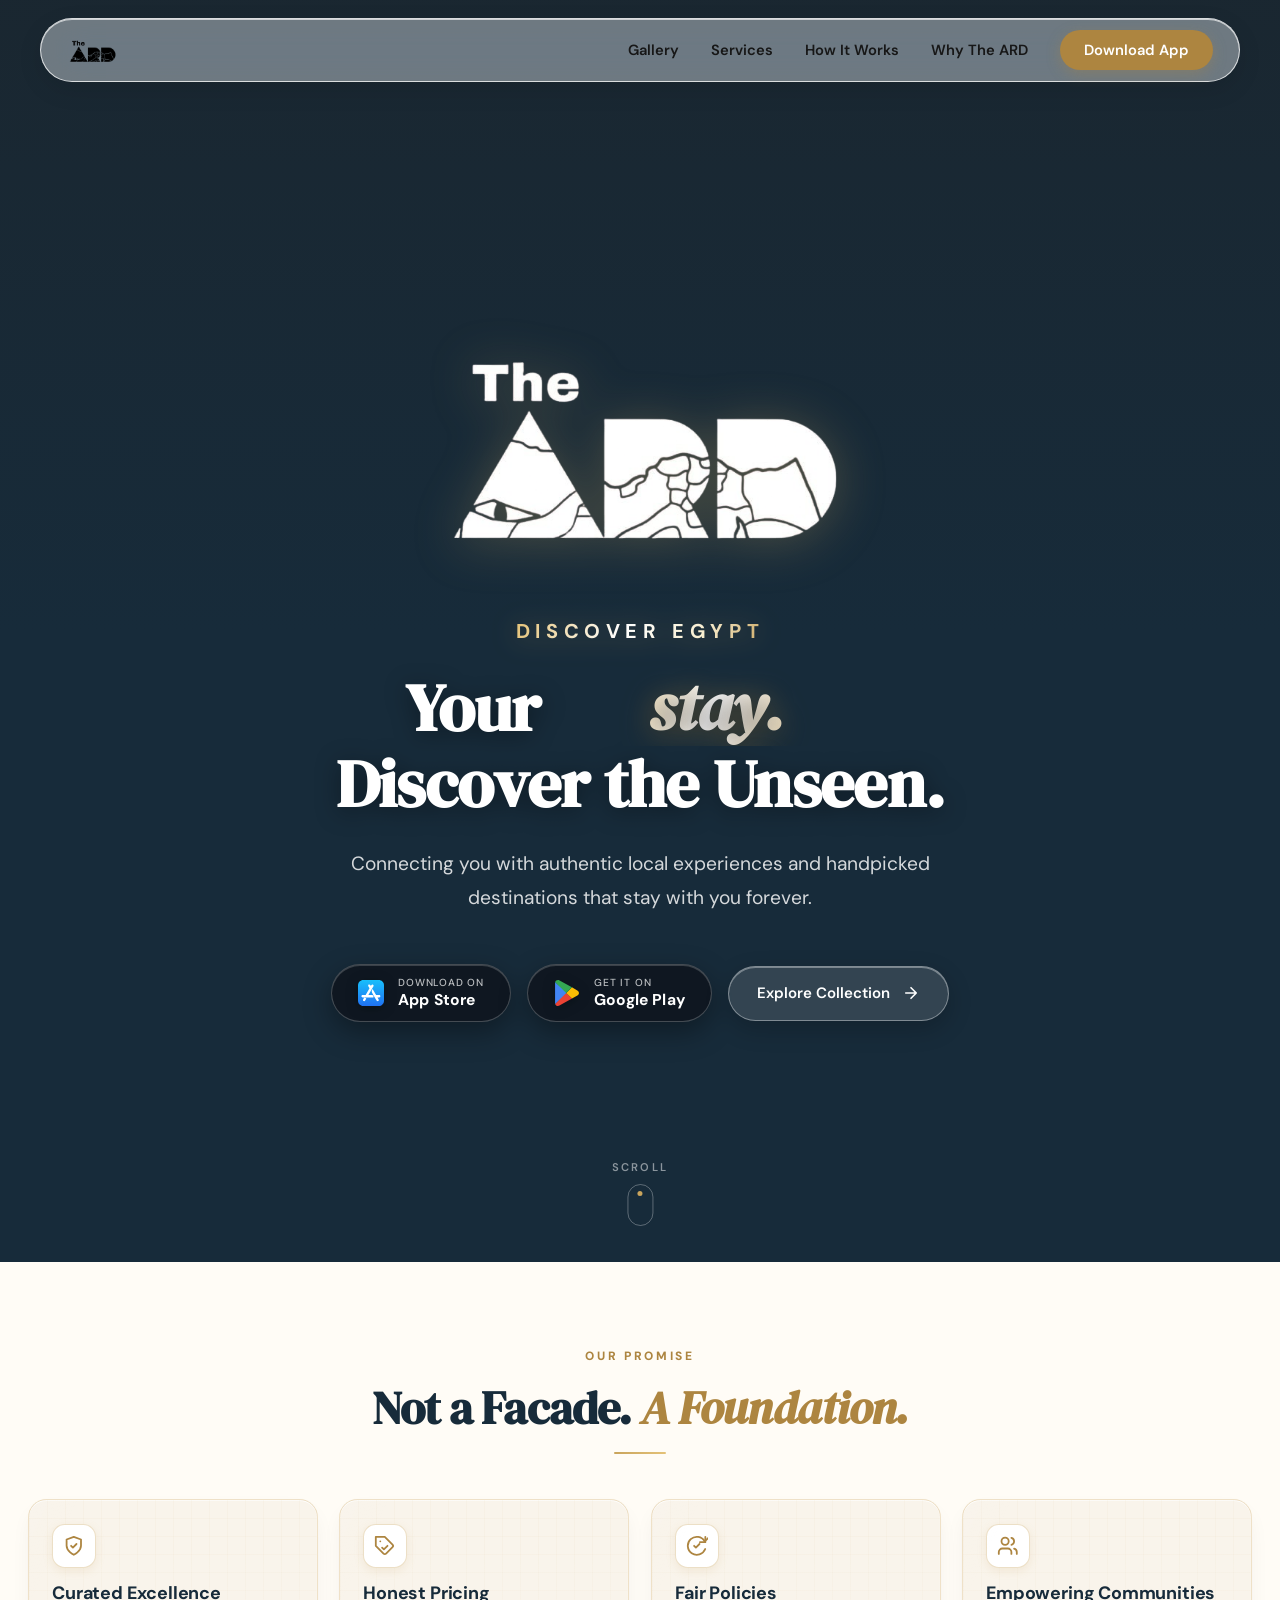
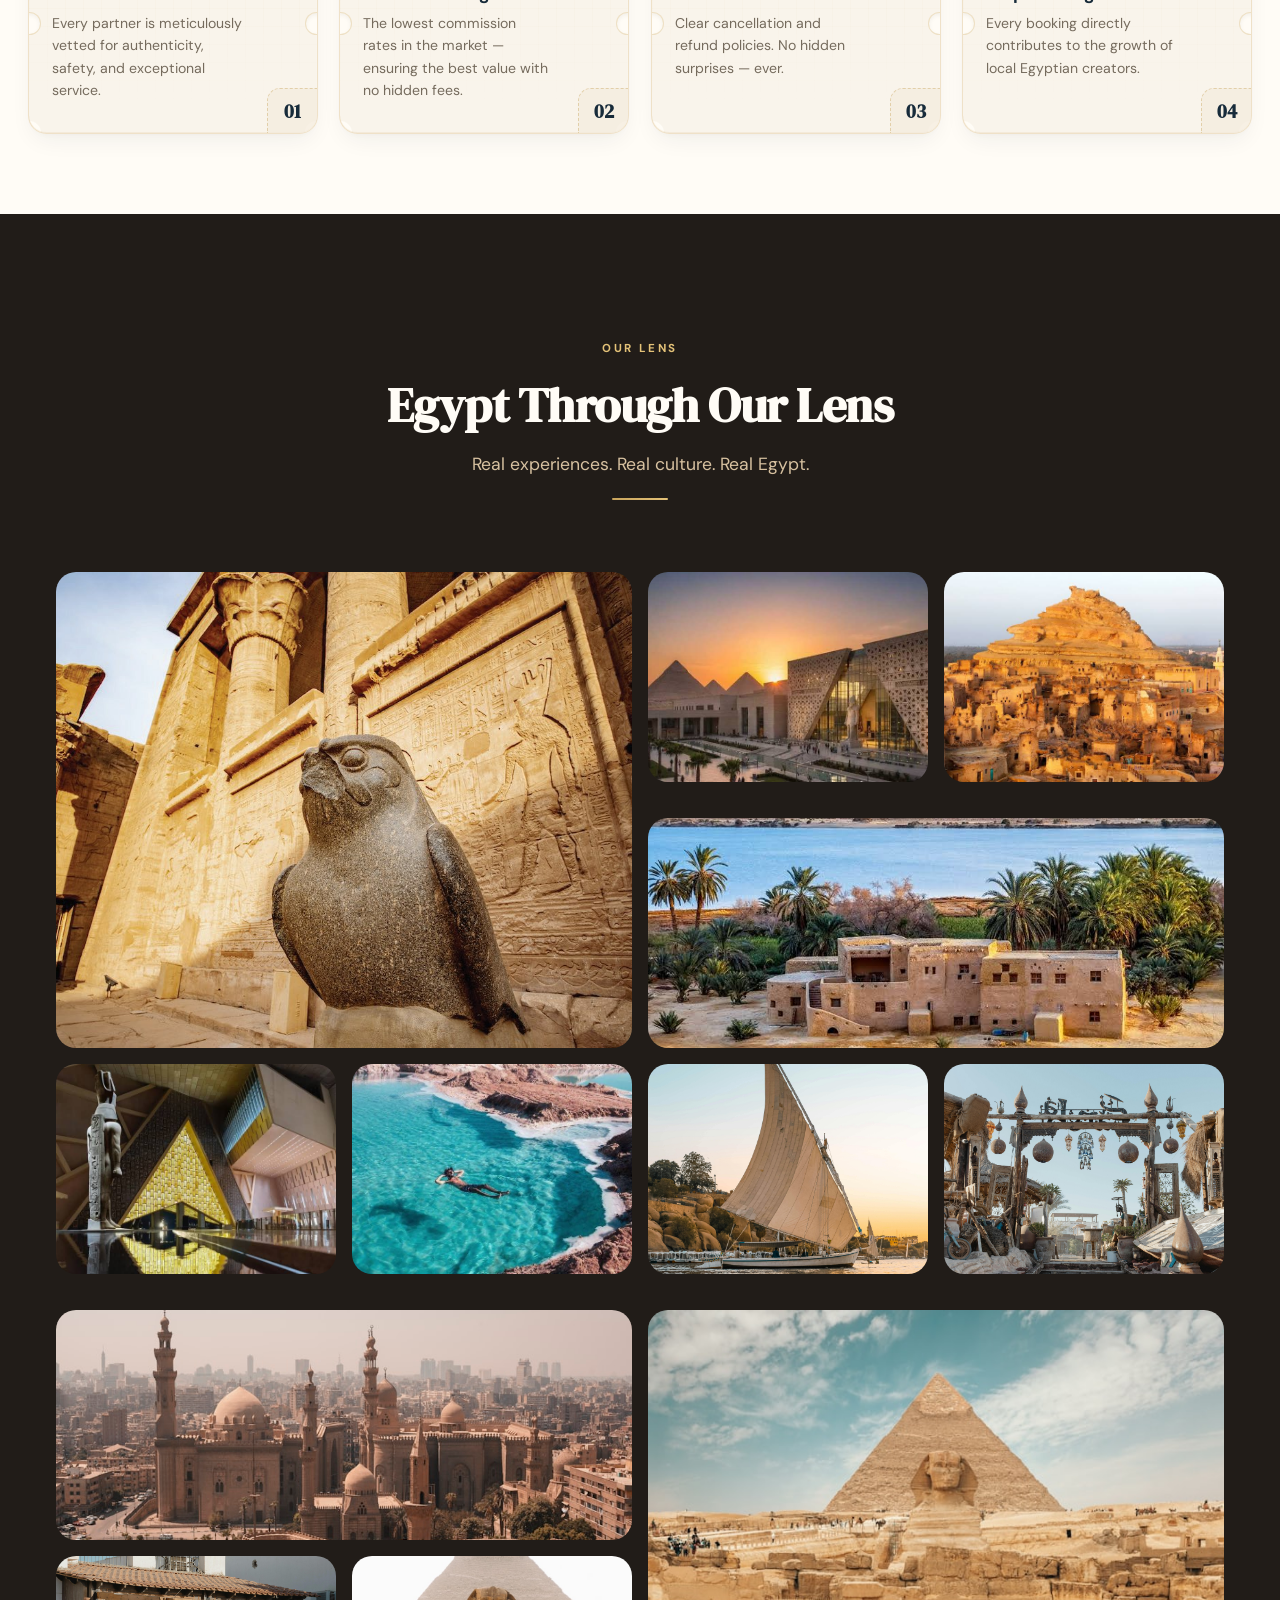
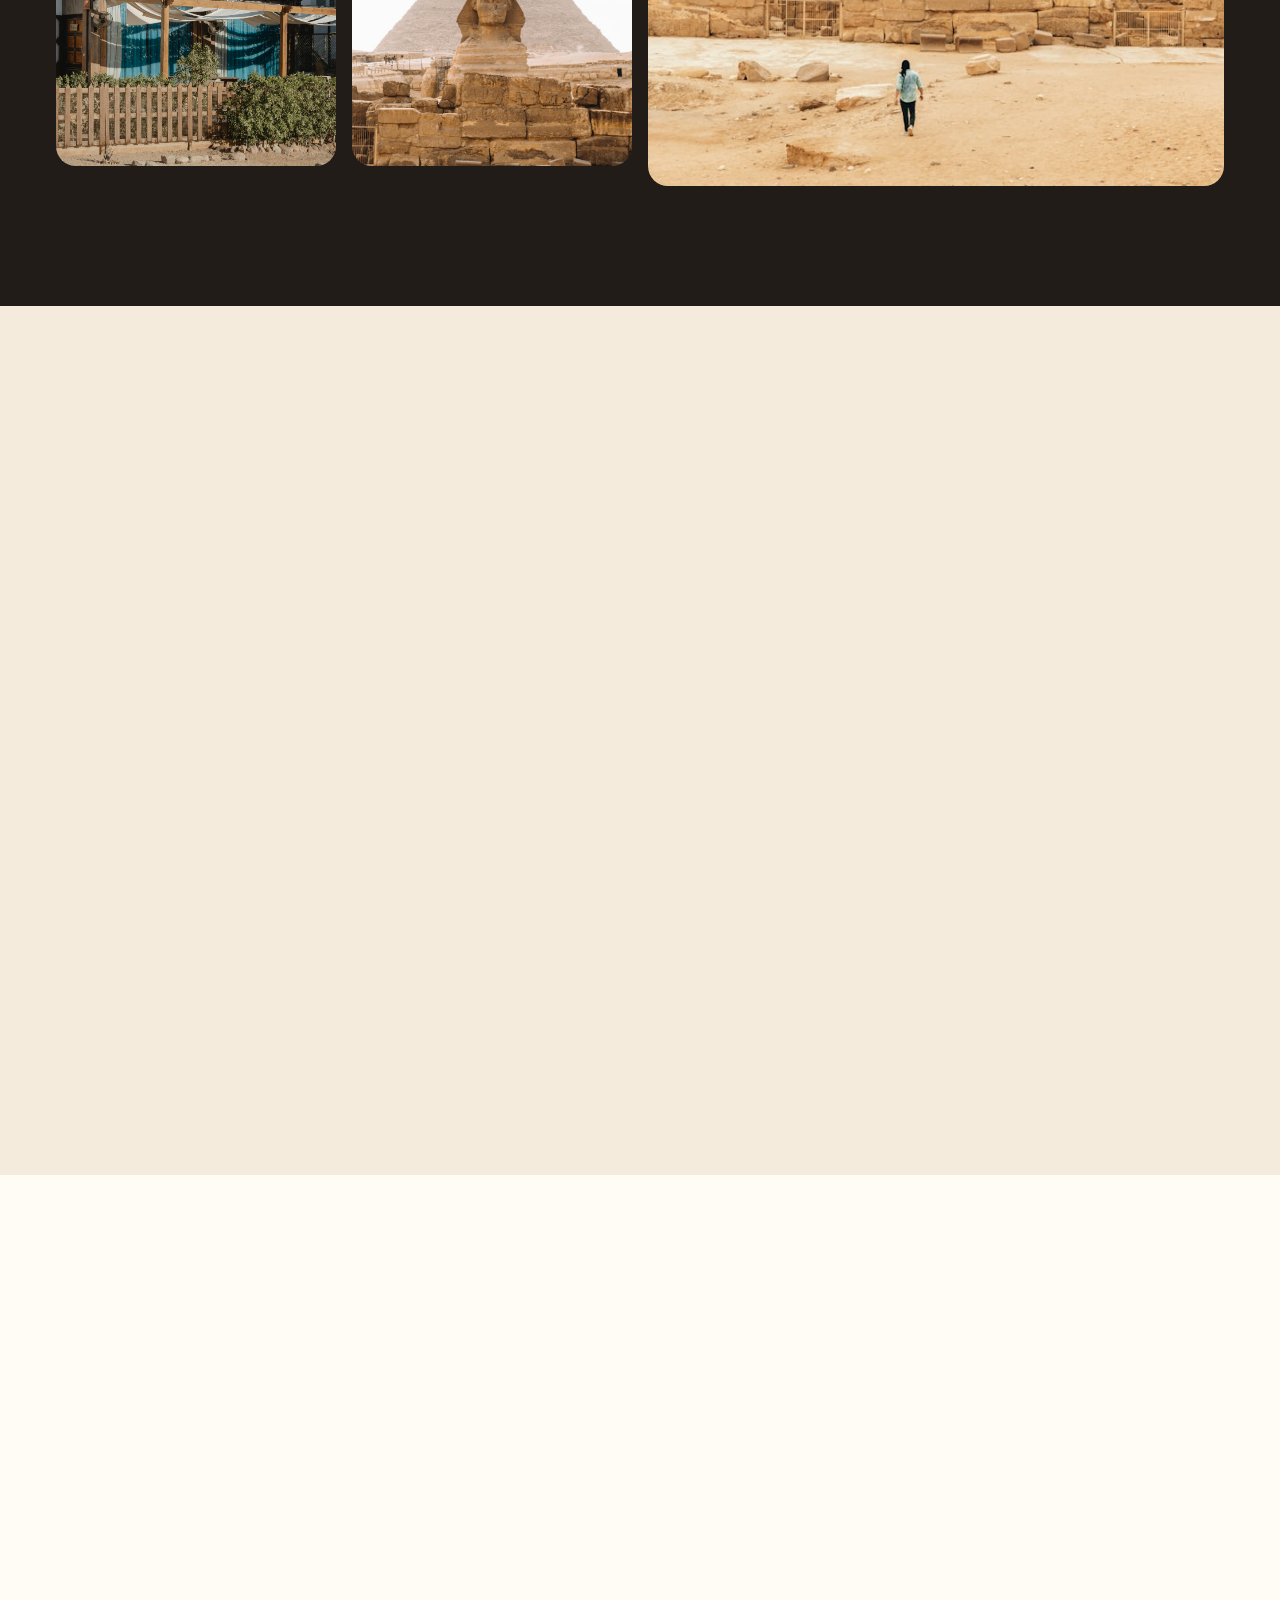
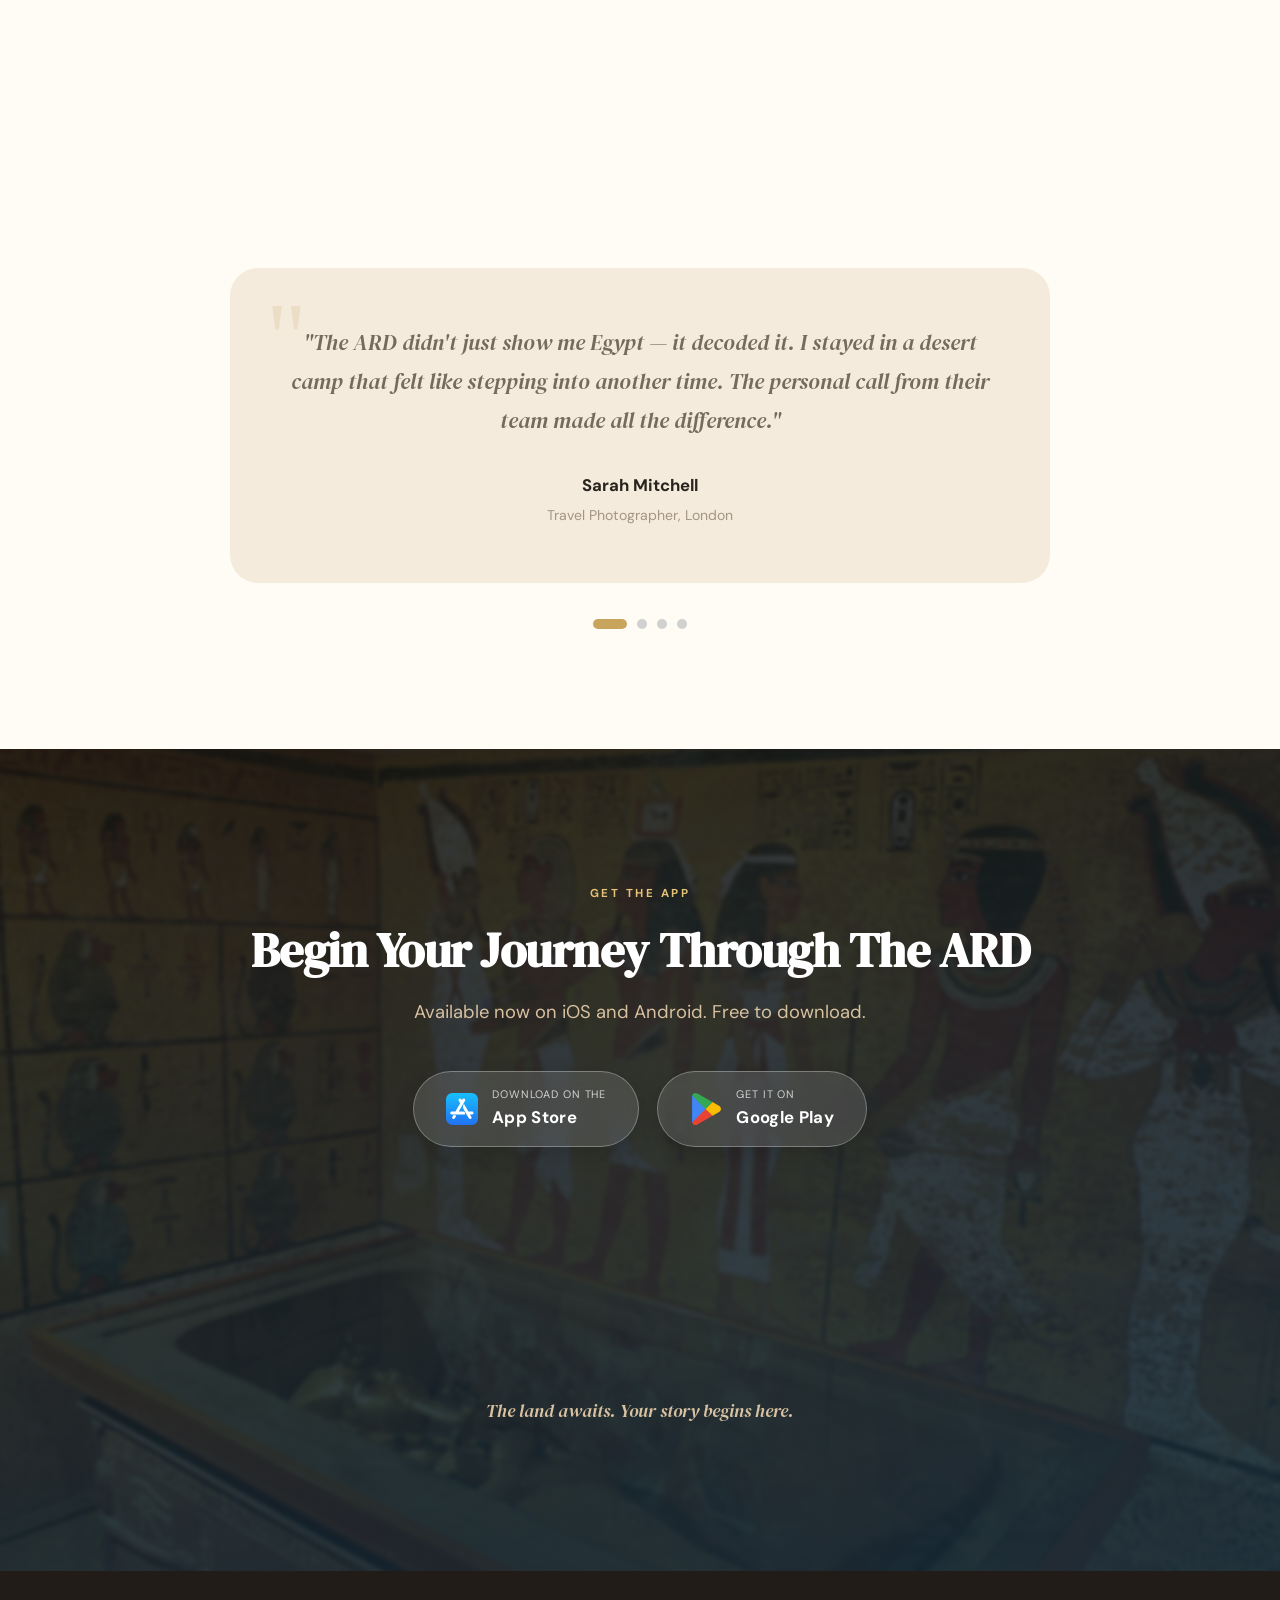
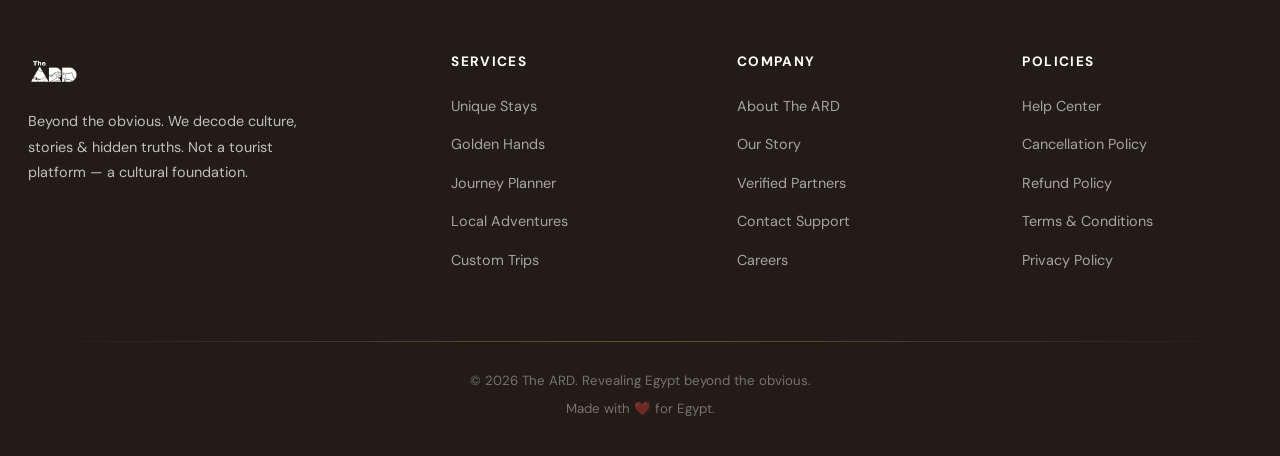
==== commit 56085c4c: "feat: update hero image source and add new asset images" ====
--- a/index.html
+++ b/index.html
@@ -350,7 +350,7 @@
           <!-- 1: Top-Left Hero Feature (Span 2x2) -->
           <div class="g-item g-item--feature-1 reveal">
             <img
-              src="./images/pexels-ahmedelbetar-4898083.jpg"
+              src="./images/image-5-1.jpg"
               alt="Beyond the Surface — Cultural depth of Egypt"
               loading="lazy"
             />
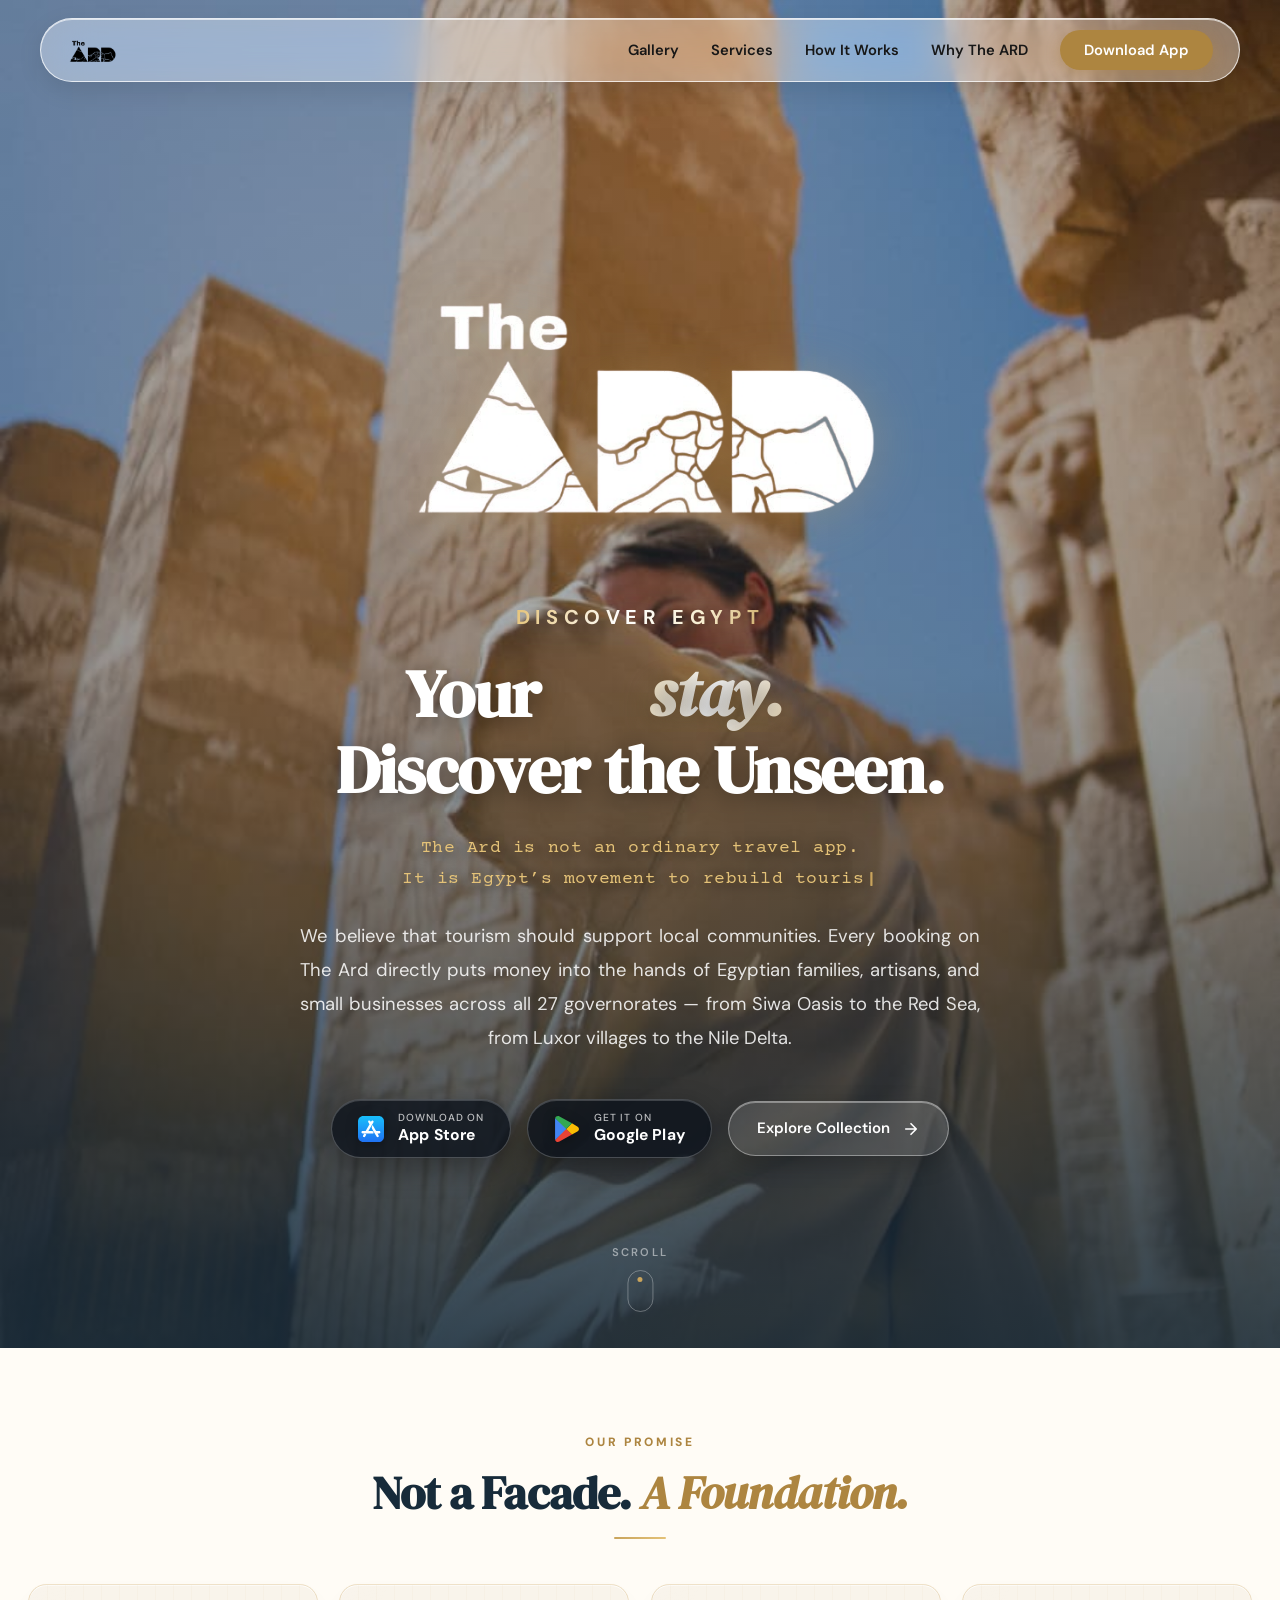
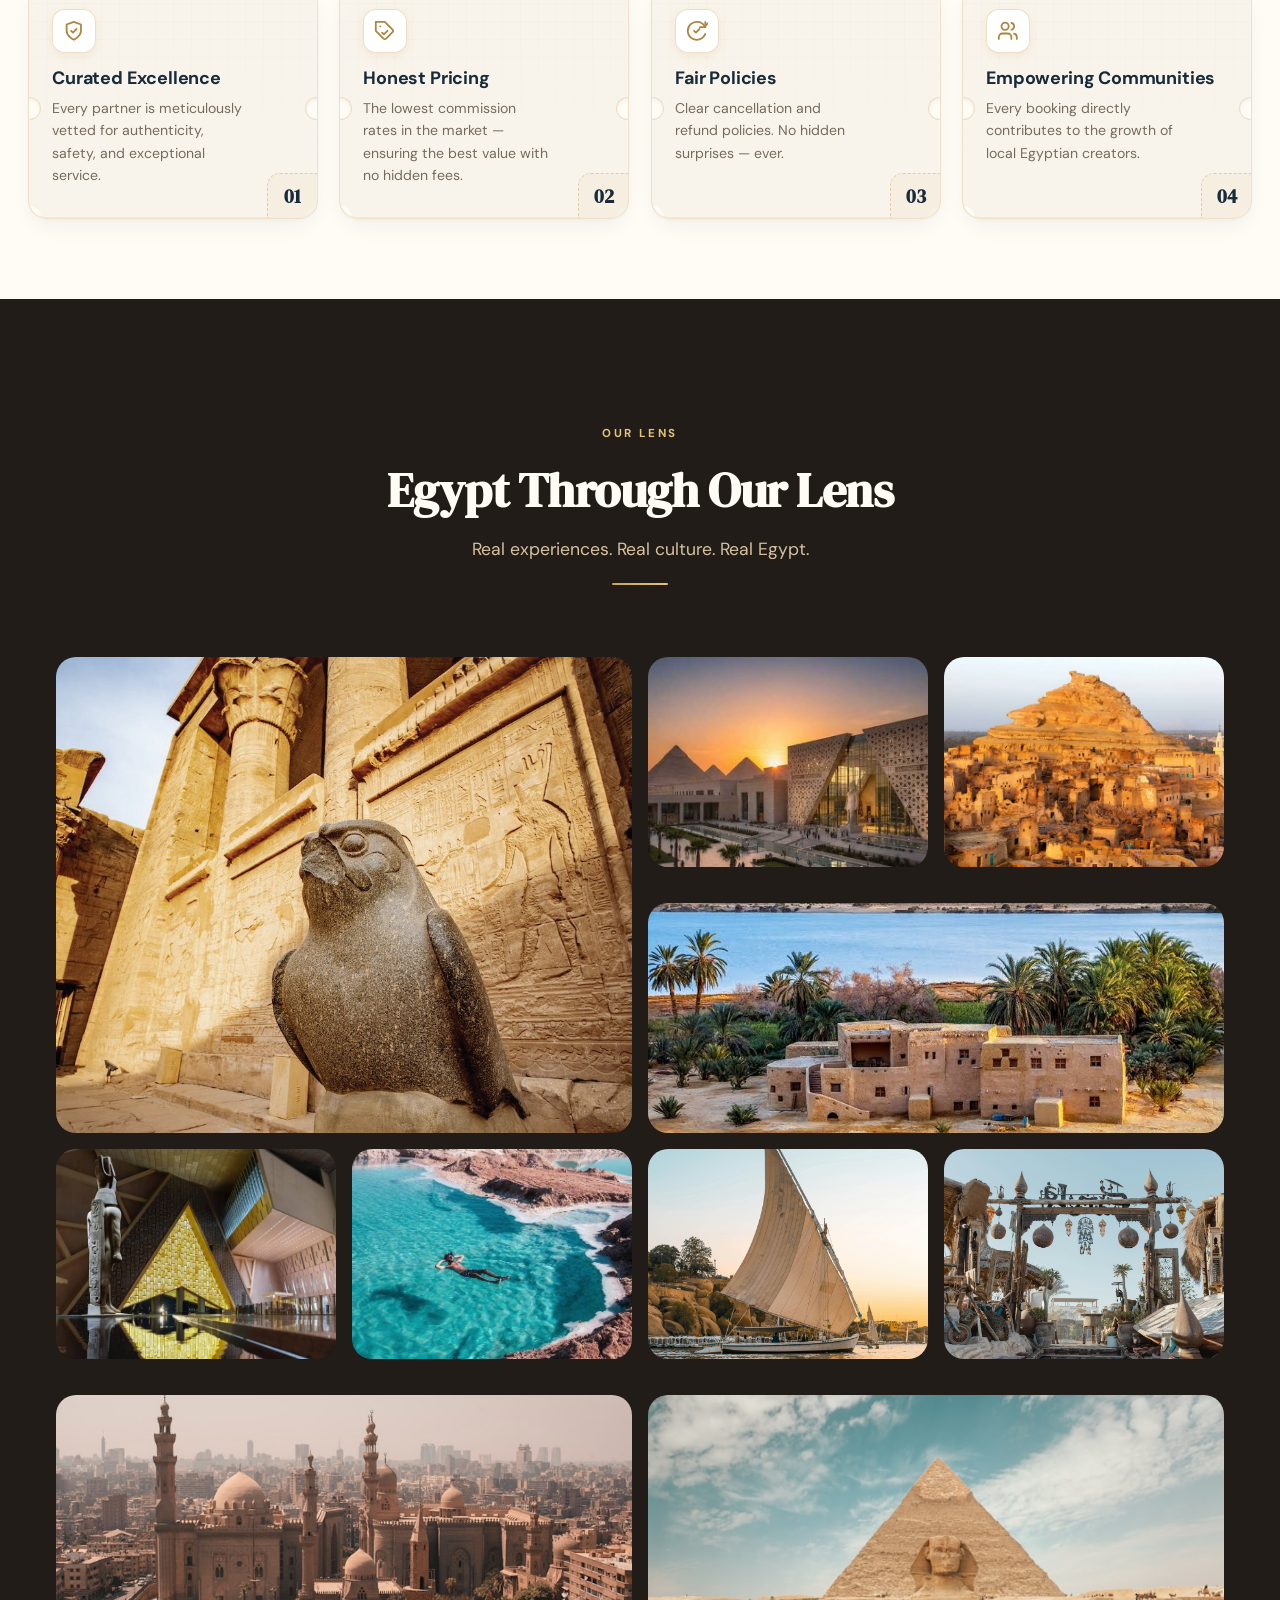
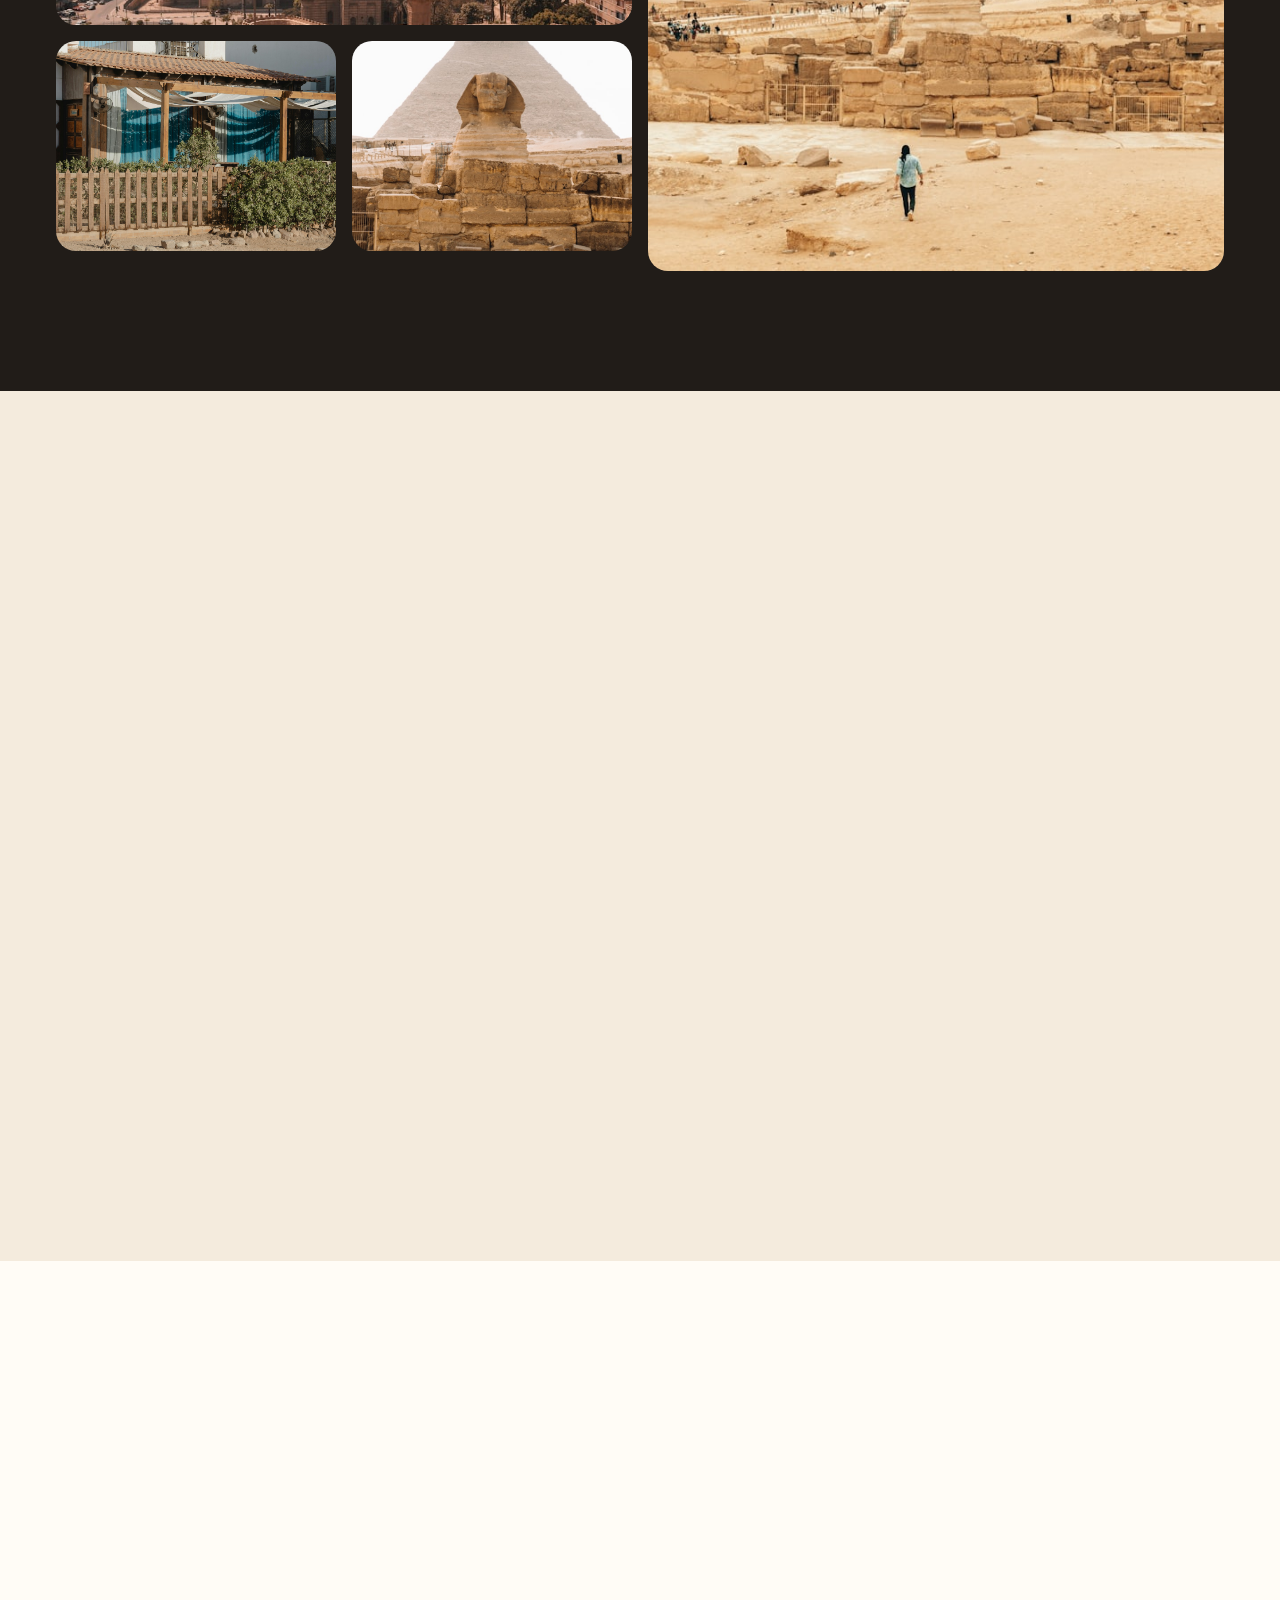
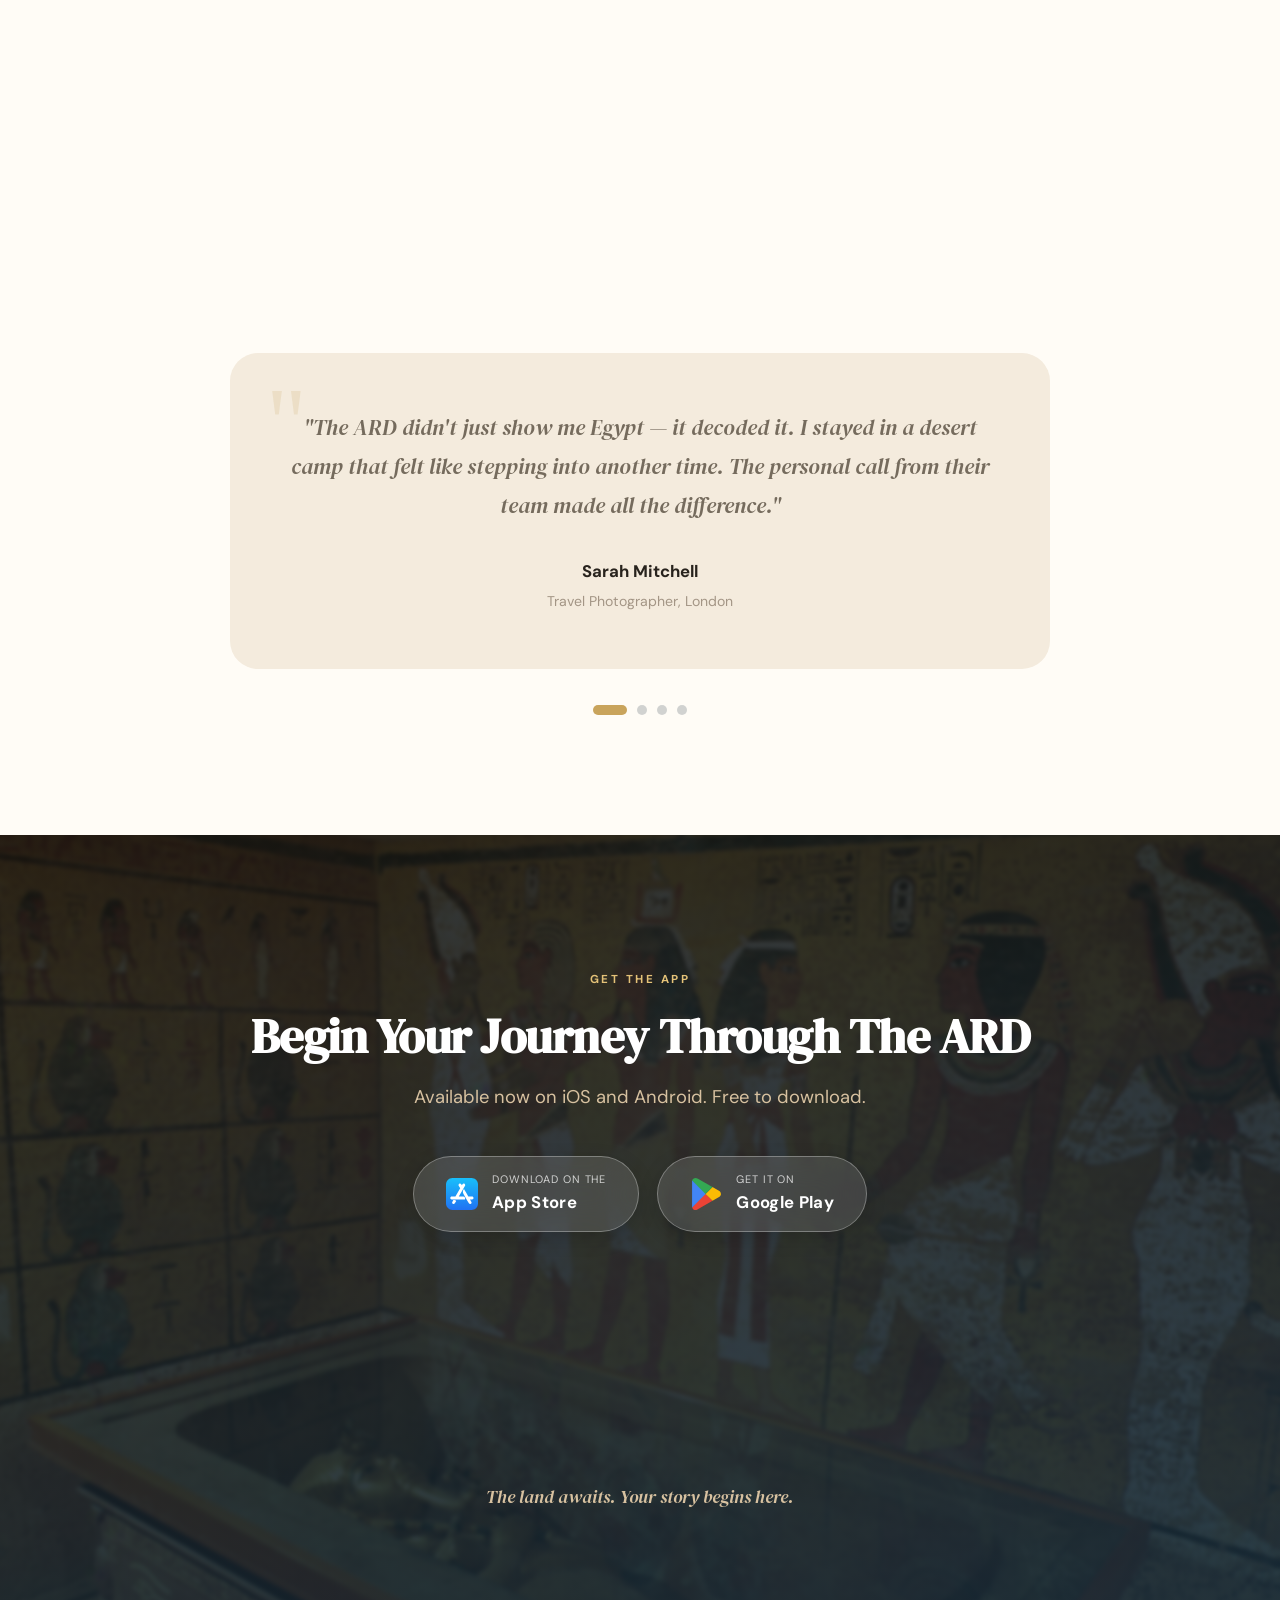
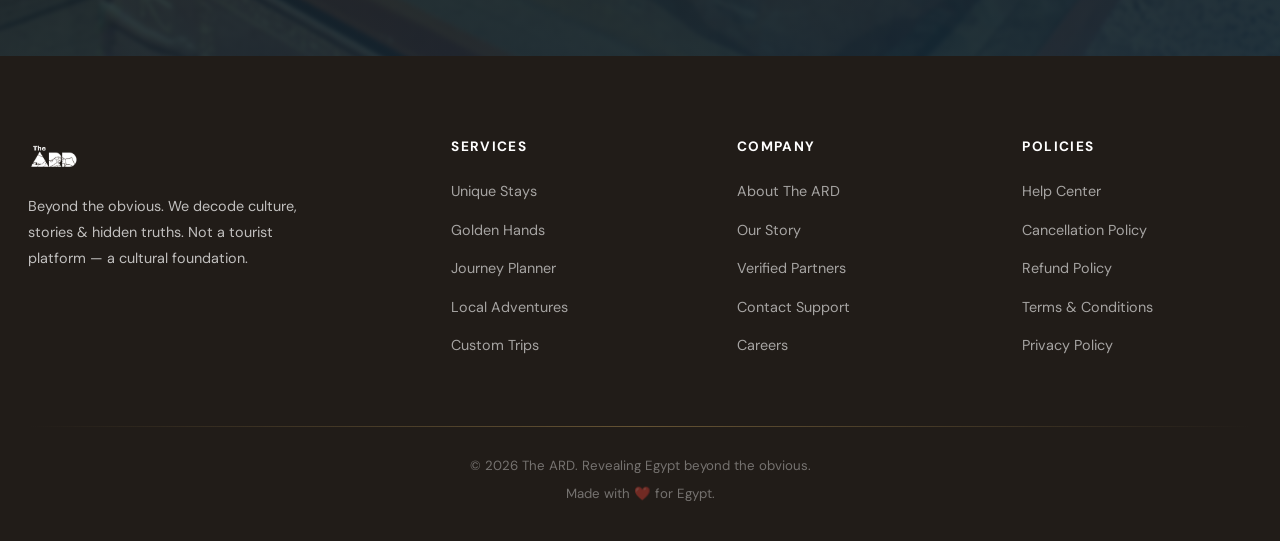
==== commit 9ae0565b: "feat: add landing page UI with interactive components and styling assets" ====
--- a/index.html
+++ b/index.html
@@ -11,6 +11,10 @@
     <meta name="theme-color" content="#172B3A" />
     <link rel="preconnect" href="https://fonts.googleapis.com" />
     <link rel="preconnect" href="https://fonts.gstatic.com" crossorigin />
+    <link
+      href="https://fonts.googleapis.com/css2?family=Courier+Prime:ital,wght@0,400;0,700;1,400&display=swap"
+      rel="stylesheet"
+    />
     <link rel="stylesheet" href="css/style.css" />
   </head>
   <body>
@@ -86,9 +90,23 @@
           <br />
           <span class="hero-subline">Discover the Unseen.</span>
         </h1>
+        <div
+          class="hero-typewriter"
+          id="heroTypewriter"
+          aria-label="The Ard is not an ordinary travel app. It is Egypt’s movement to rebuild tourism the right way."
+        >
+          <p class="typewriter-line" id="typewriterLine1">
+            The Ard is not an ordinary travel app.
+          </p>
+          <p class="typewriter-line" id="typewriterLine2">
+            It is Egypt’s movement to rebuild tourism the right way.
+          </p>
+        </div>
         <p class="hero-sub">
-          Connecting you with authentic local experiences and handpicked
-          destinations that stay with you forever.
+          We believe that tourism should support local communities. Every
+          booking on The Ard directly puts money into the hands of Egyptian
+          families, artisans, and small businesses across all 27 governorates —
+          from Siwa Oasis to the Red Sea, from Luxor villages to the Nile Delta.
         </p>
         <div class="hero-ctas">
           <a
--- a/css/style.css
+++ b/css/style.css
@@ -5,6 +5,8 @@
 
 /* -- Google Fonts ------------------------------------------ */
 @import url("https://fonts.googleapis.com/css2?family=DM+Serif+Display:ital@0;1&family=DM+Sans:wght@300;400;500;600;700&family=Cairo:wght@400;600;700&display=swap");
+@import url("https://fonts.googleapis.com/css2?family=Courier+Prime:ital,wght@0,400;0,700;1,400&display=swap");
+
 
 /* -- CSS Variables ----------------------------------------- */
 :root {
@@ -469,9 +471,9 @@
 .hero-bg {
   position: absolute;
   inset: 0;
-  background-image: url("https://images.unsplash.com/photo-1539768942893-daf53e448371?w=1800&auto=format&fit=crop&q=80");
+  background-image: url("../images/image4.jpeg");
   background-size: cover;
-  background-position: center 40%;
+  background-position: center 30%;
 }
 
 .hero-overlay {
@@ -489,7 +491,7 @@
   position: relative;
   z-index: 10;
   max-width: 780px;
-  padding: 160px var(--container-px) 120px;
+  padding: 85px var(--container-px) 70px;
   margin-inline: auto;
   text-align: center;
   animation: heroFadeUp 1.2s var(--ease) forwards;
@@ -513,7 +515,7 @@
 }
 
 .hero-logo {
-  width: 420px;
+  width: 500px;
   margin: 0 auto 16px;
   opacity: 0;
   animation: fadeIn 1s var(--ease) 0.2s forwards;
@@ -650,13 +652,62 @@
     display: none;
   }
 }
+/* -- Hero Typewriter Effect (Courier Prime) ----------------- */
+.hero-typewriter {
+  margin: 0 auto 24px;
+  max-width: 680px;
+  font-family: "Courier Prime", "Courier New", Courier, monospace;
+  font-size: clamp(0.92rem, 1.8vw, 1.15rem);
+  line-height: 1.68;
+  color: var(--gold-light, #e4c278);
+  letter-spacing: 0.03em;
+  text-align: center;
+  text-shadow: 0 2px 14px rgba(0, 0, 0, 0.7), 0 0 12px rgba(201, 164, 92, 0.35);
+  min-height: 3.4em;
+  display: flex;
+  flex-direction: column;
+  align-items: center;
+  justify-content: center;
+  opacity: 0;
+  animation: heroFadeUp 0.9s var(--ease) 0.65s forwards;
+}
+
+.typewriter-line {
+  margin: 0;
+  min-height: 1.65em;
+  display: inline-block;
+}
+
+.typewriter-cursor {
+  display: inline-block;
+  color: var(--gold, #c9a45c);
+  font-weight: 700;
+  margin-left: 2px;
+  animation: twCursorBlink 0.8s step-start infinite;
+}
+
+@keyframes twCursorBlink {
+  0%, 50% { opacity: 1; }
+  51%, 100% { opacity: 0; }
+}
+
+@media (prefers-reduced-motion: reduce) {
+  .typewriter-cursor {
+    animation: none;
+    opacity: 0;
+  }
+}
+
 .hero-content .hero-sub {
-  font-size: clamp(1rem, 2vw, 1.2rem);
-  color: rgba(255, 255, 255, 0.82);
-  margin-bottom: 48px;
-  line-height: 1.8;
-  max-width: 580px;
+  font-size: clamp(0.98rem, 1.8vw, 1.15rem);
+  color: rgba(255, 255, 255, 0.86);
+  margin-bottom: 44px;
+  line-height: 1.85;
+  max-width: 680px;
   margin-inline: auto;
+  text-align: justify;
+  text-justify: inter-word;
+  text-align-last: center;
   opacity: 0;
   animation: heroFadeUp 0.9s var(--ease) 0.75s forwards;
 }
@@ -2181,8 +2232,8 @@
     margin-bottom: 20px;
   }
   .hero-content {
-    padding-top: 140px;
-    padding-bottom: 100px;
+    padding-top: 75px;
+    padding-bottom: 70px;
   }
   .hero-ctas {
     flex-direction: column;
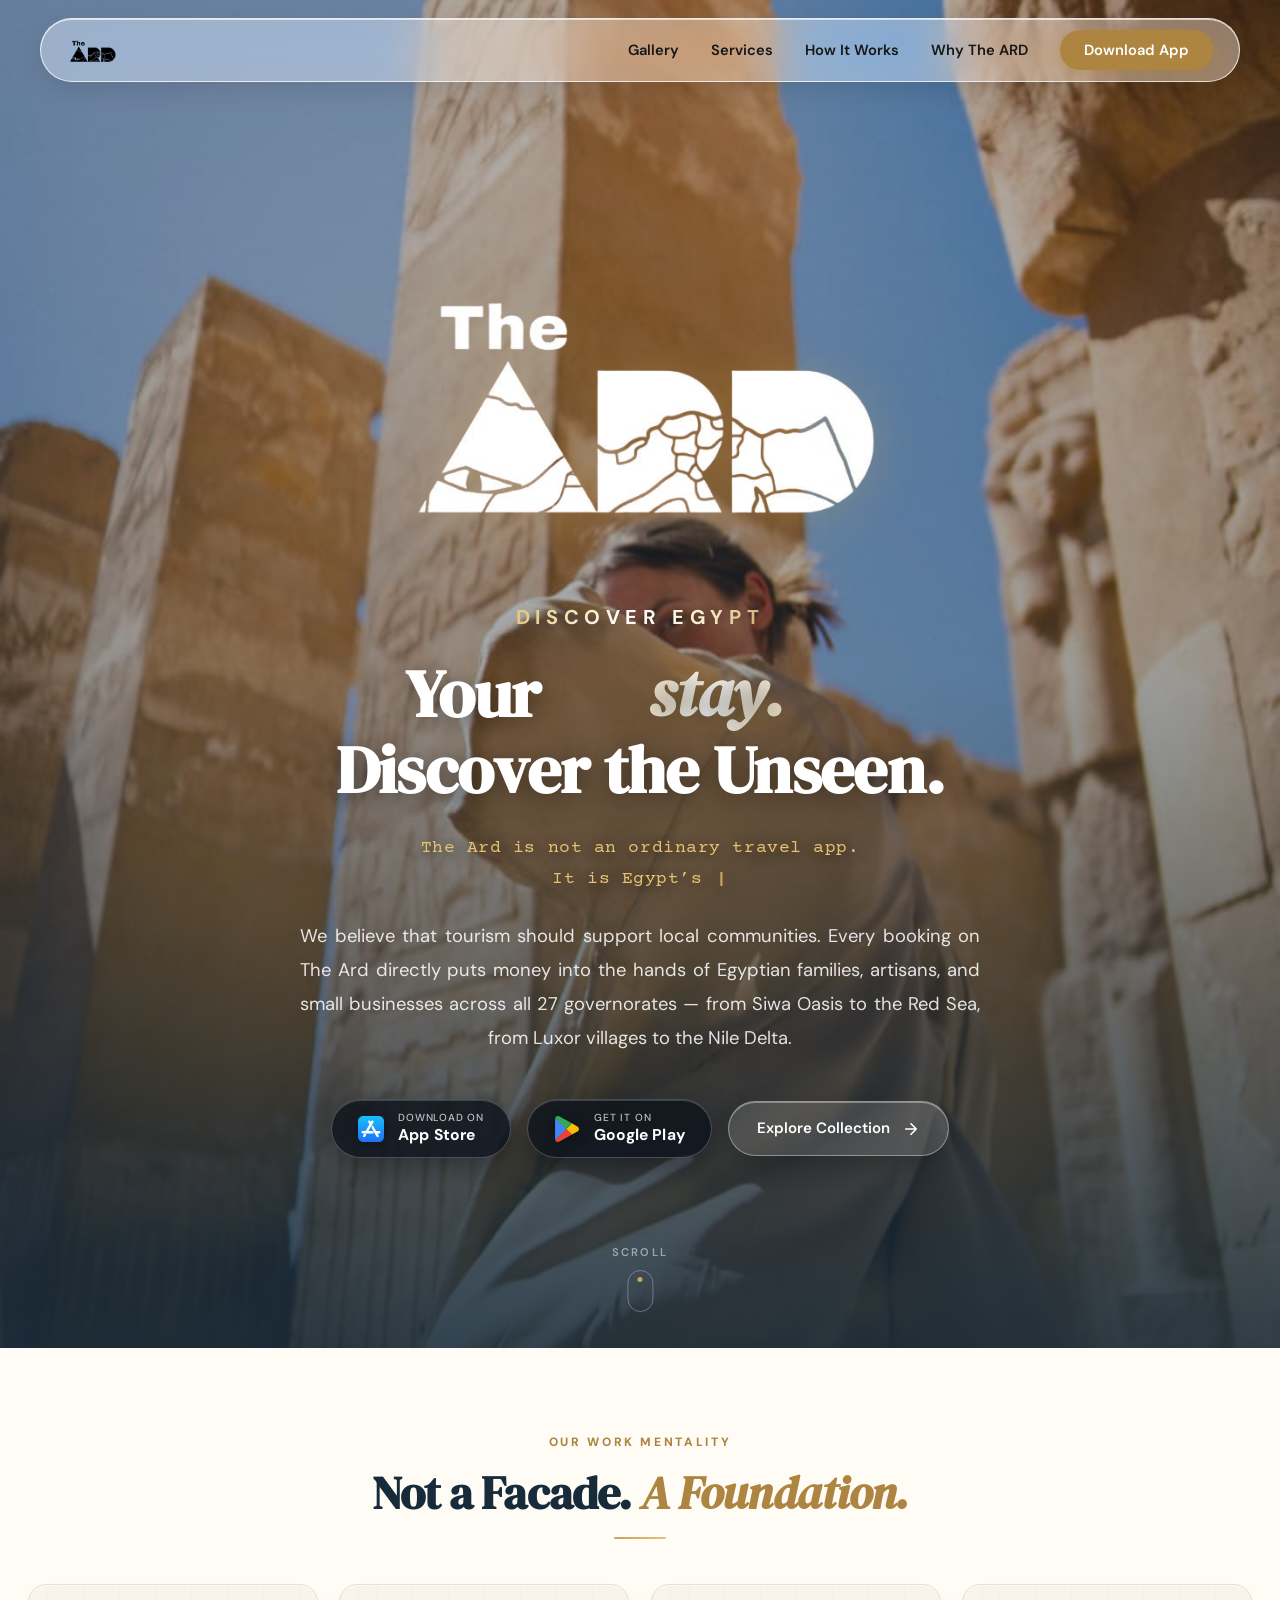
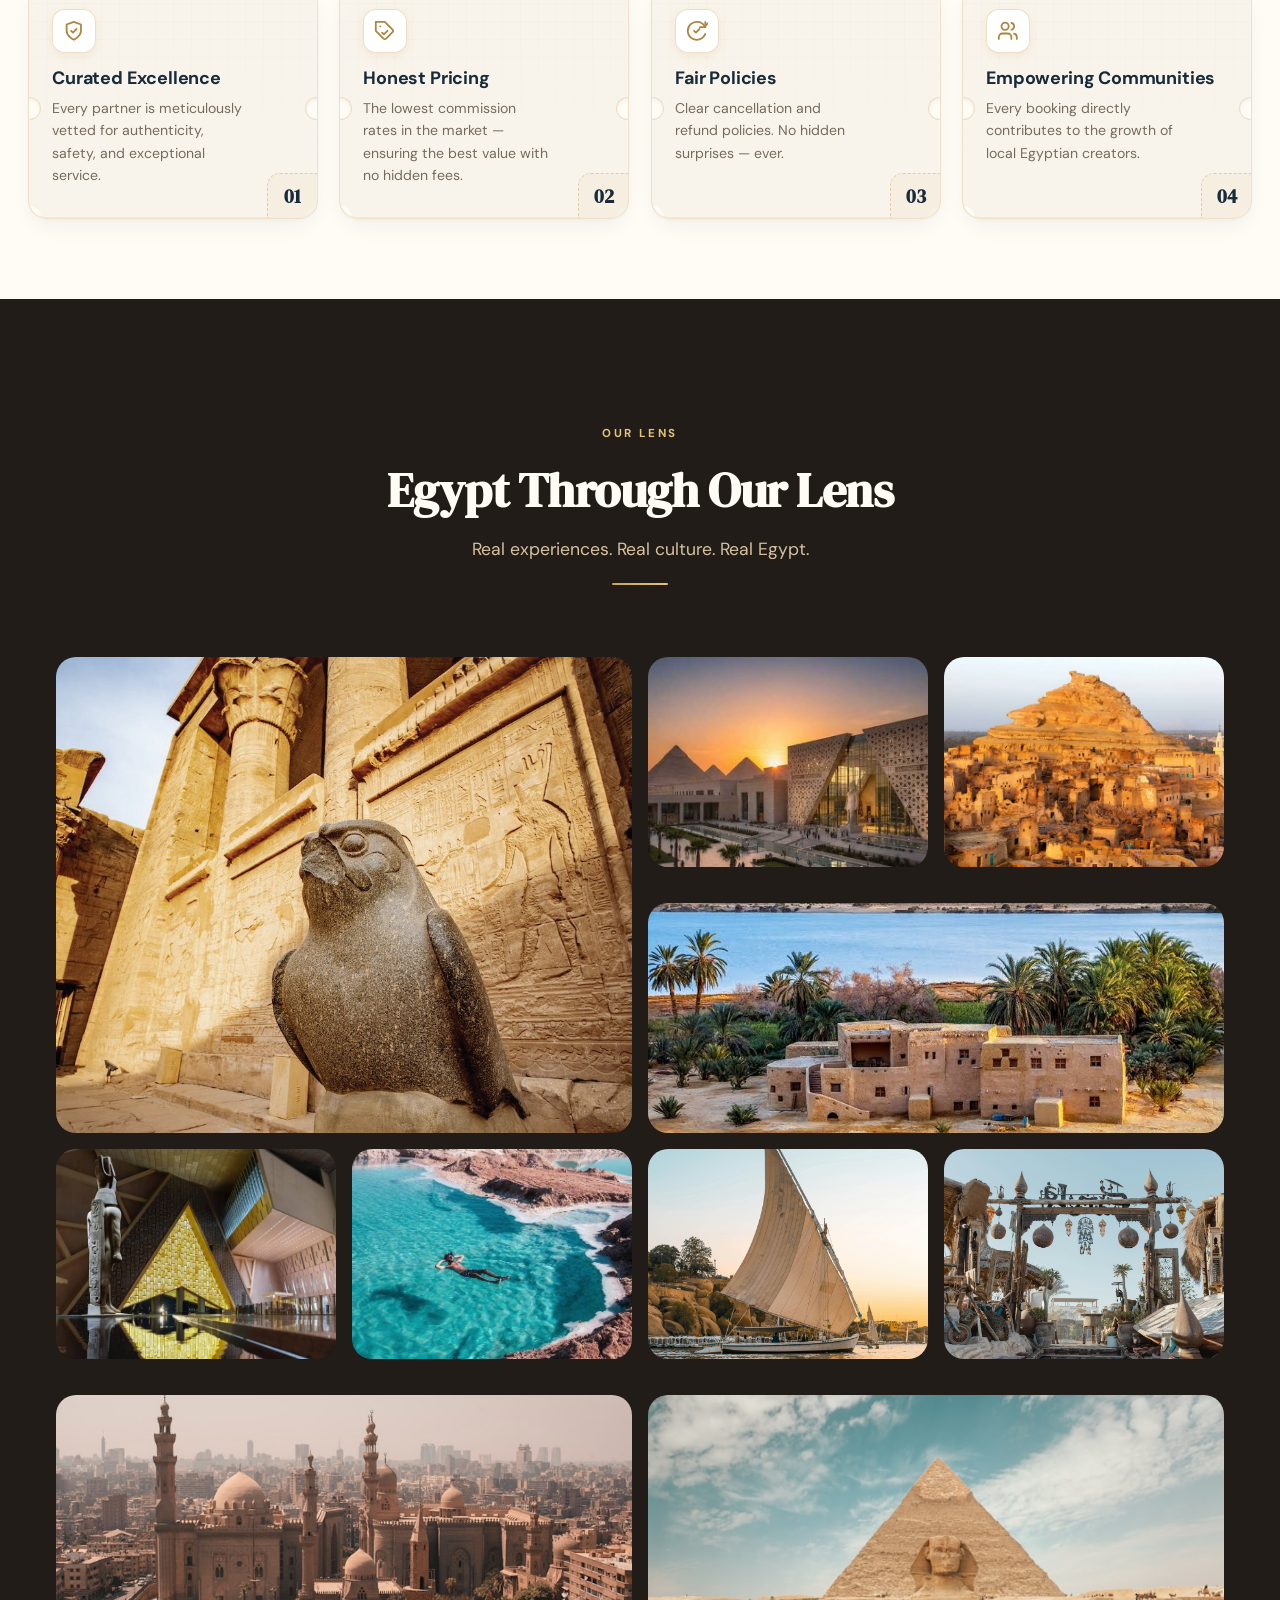
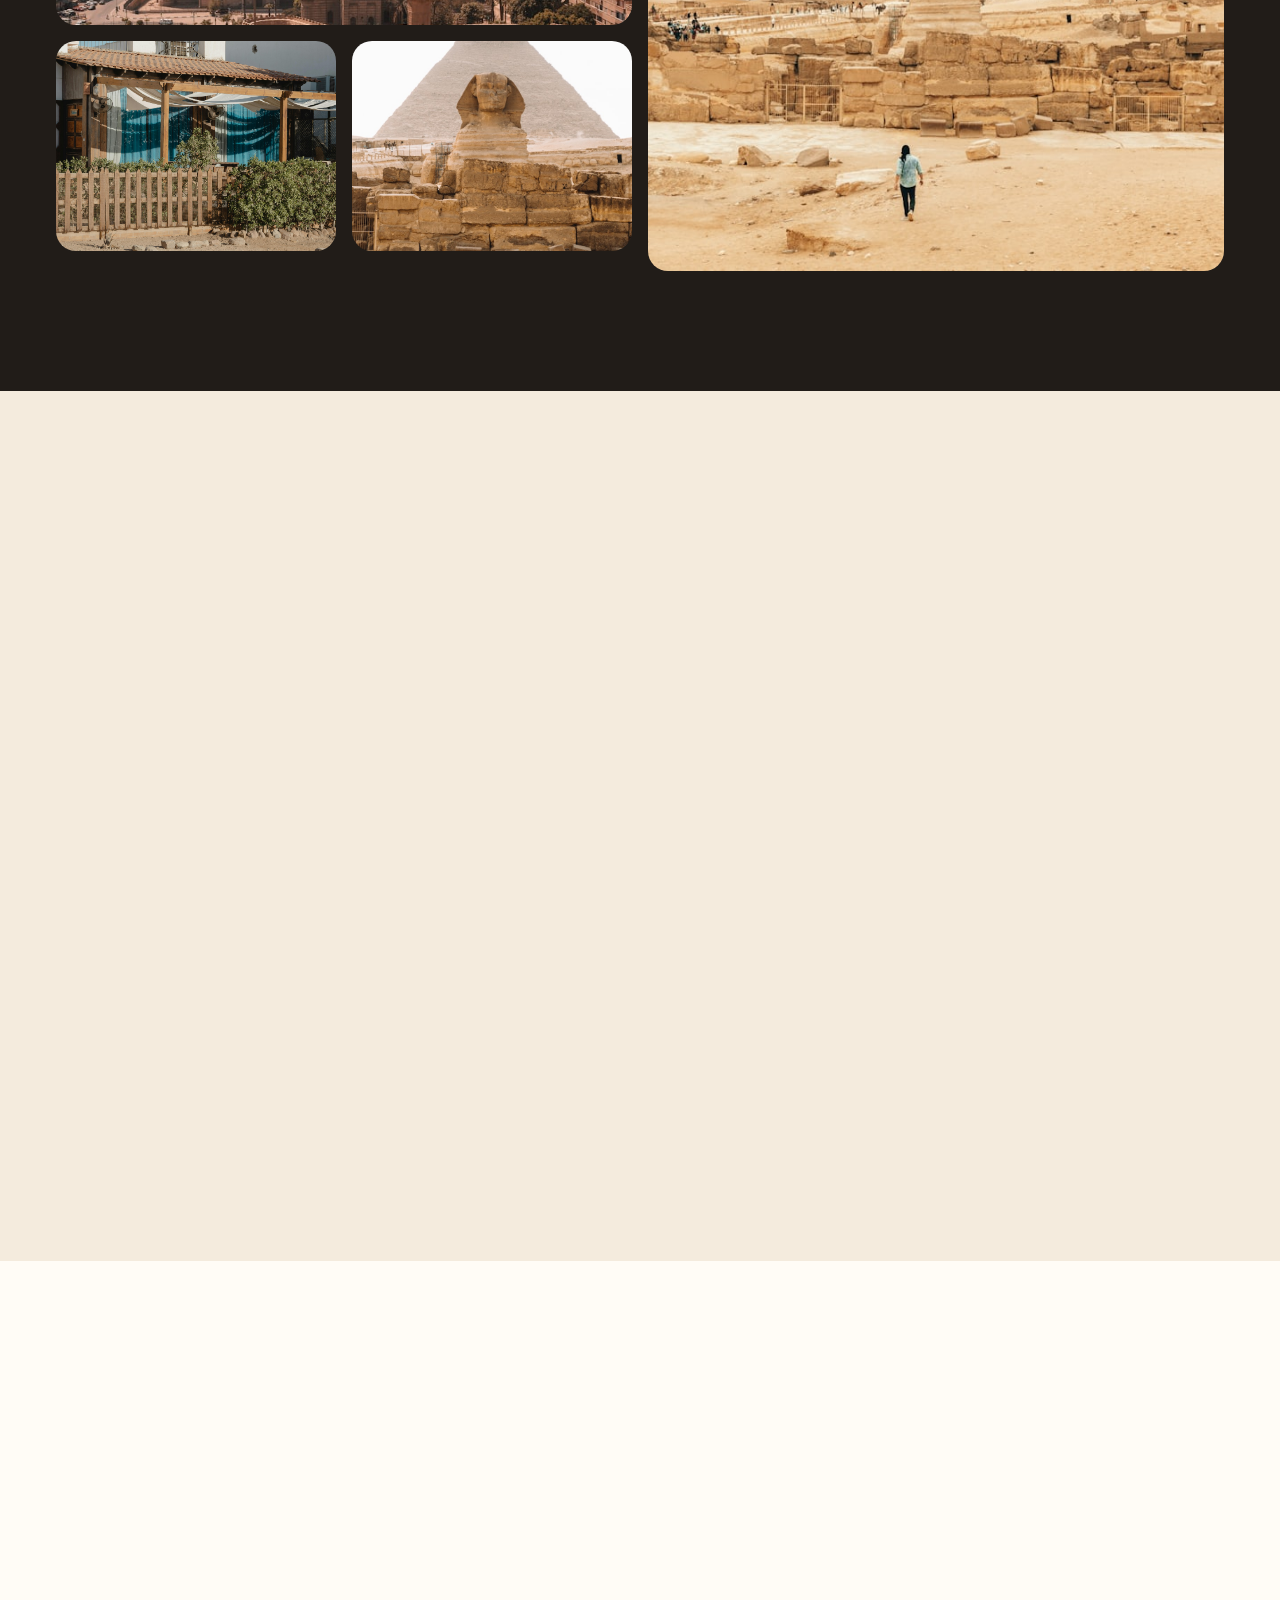
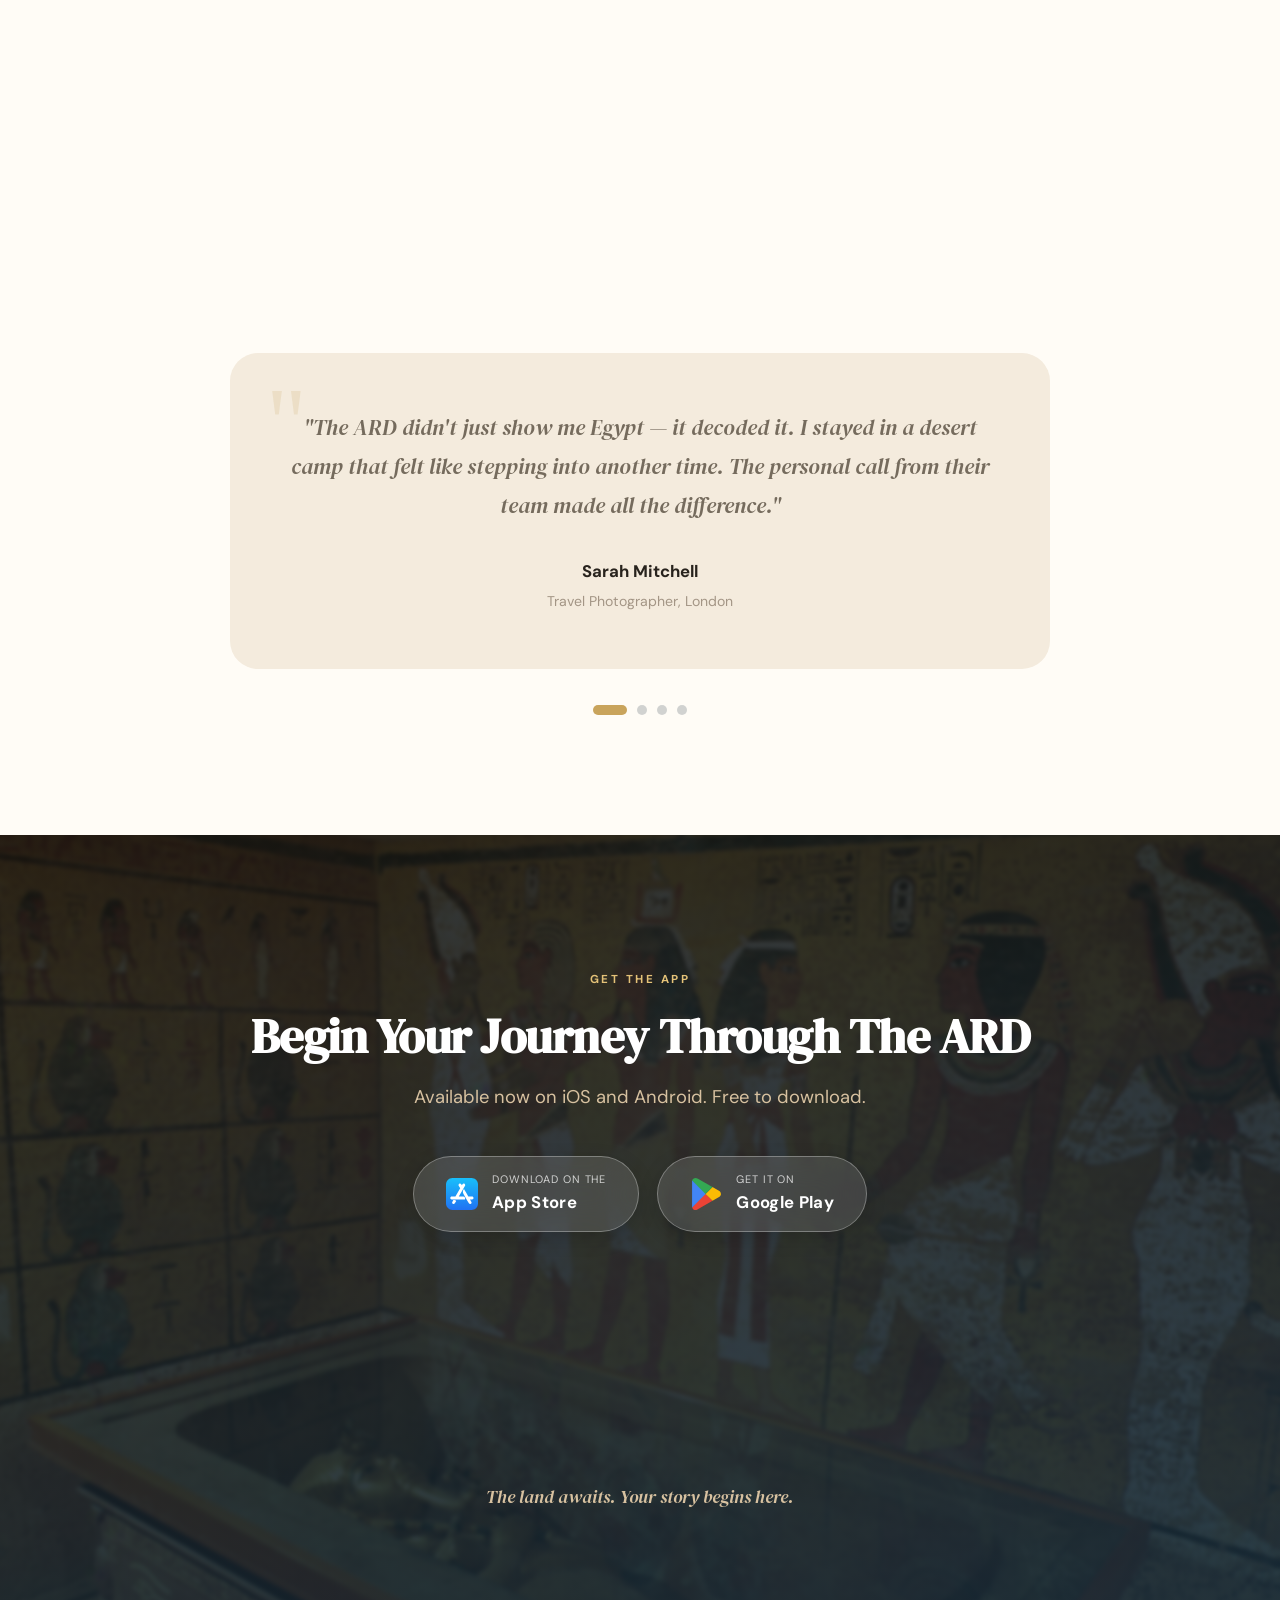
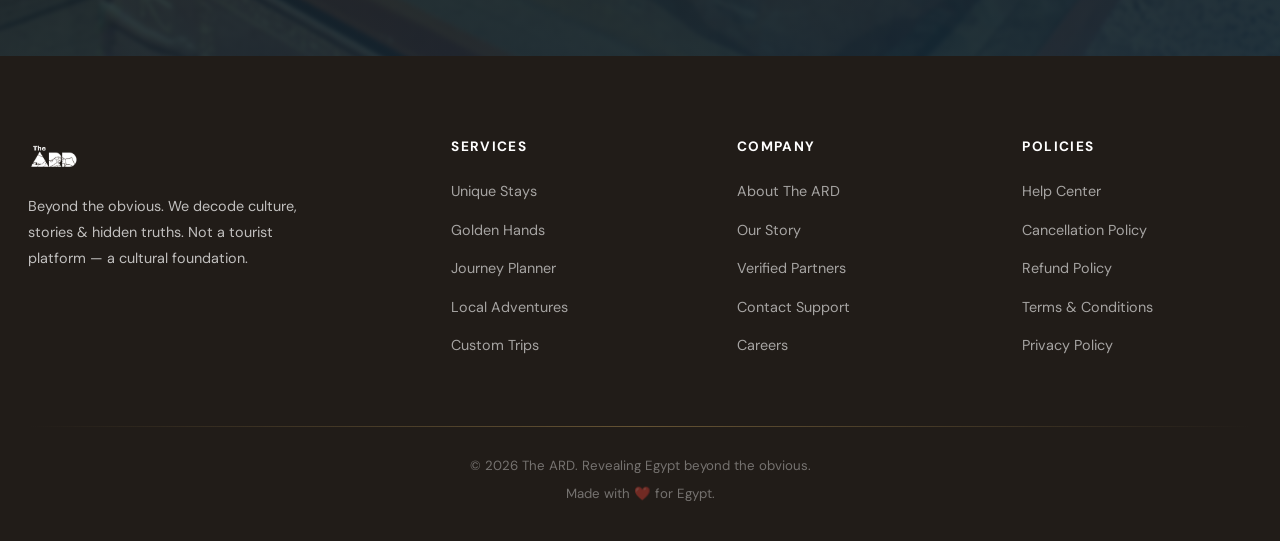
==== commit 8ddf6d6a: "feat: add interactive frontend functionality in main.js and update landing page header text" ====
--- a/index.html
+++ b/index.html
@@ -174,7 +174,7 @@
     <section class="promise-section ticket-canvas" aria-label="Our Promise">
       <div class="ticket-section">
         <header class="ticket-heading reveal">
-          <span class="ticket-eyebrow">OUR PROMISE</span>
+          <span class="ticket-eyebrow">OUR Work Mentality</span>
           <h2>Not a Facade. <span>A Foundation.</span></h2>
         </header>
 
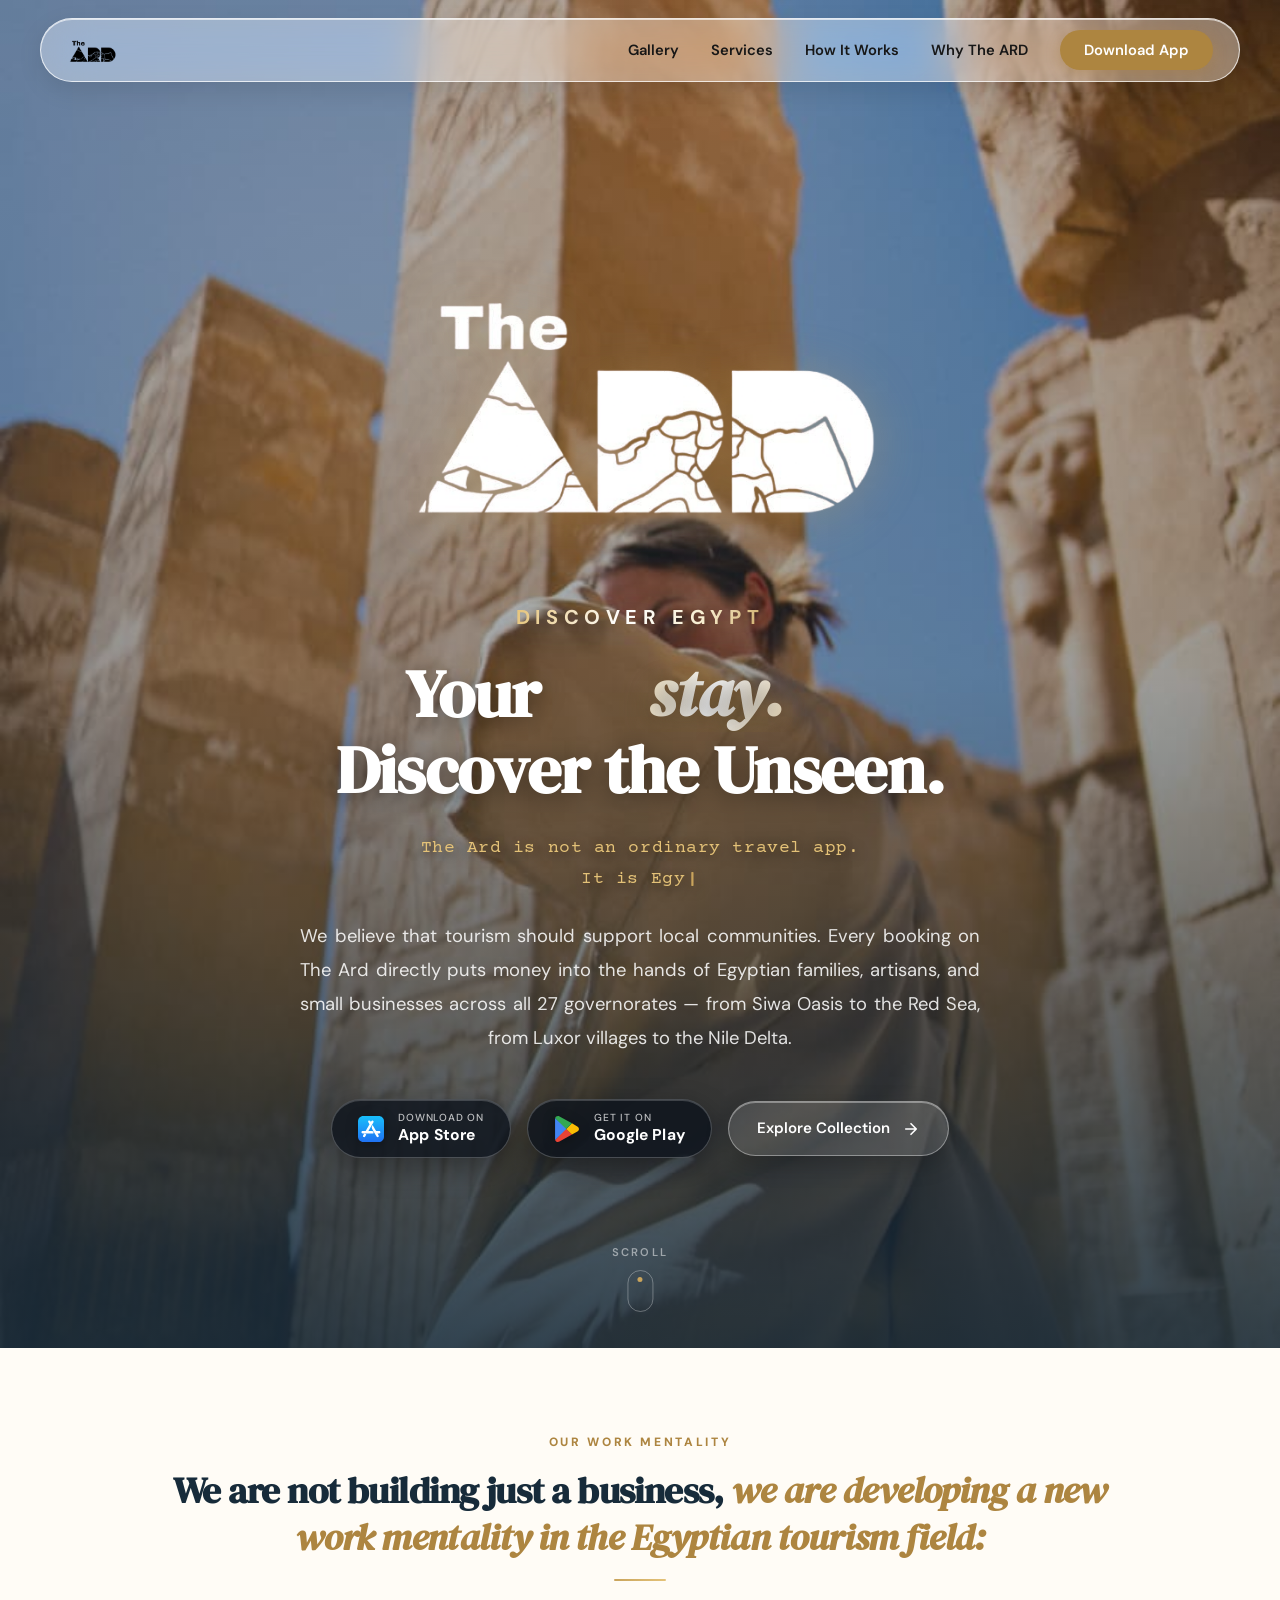
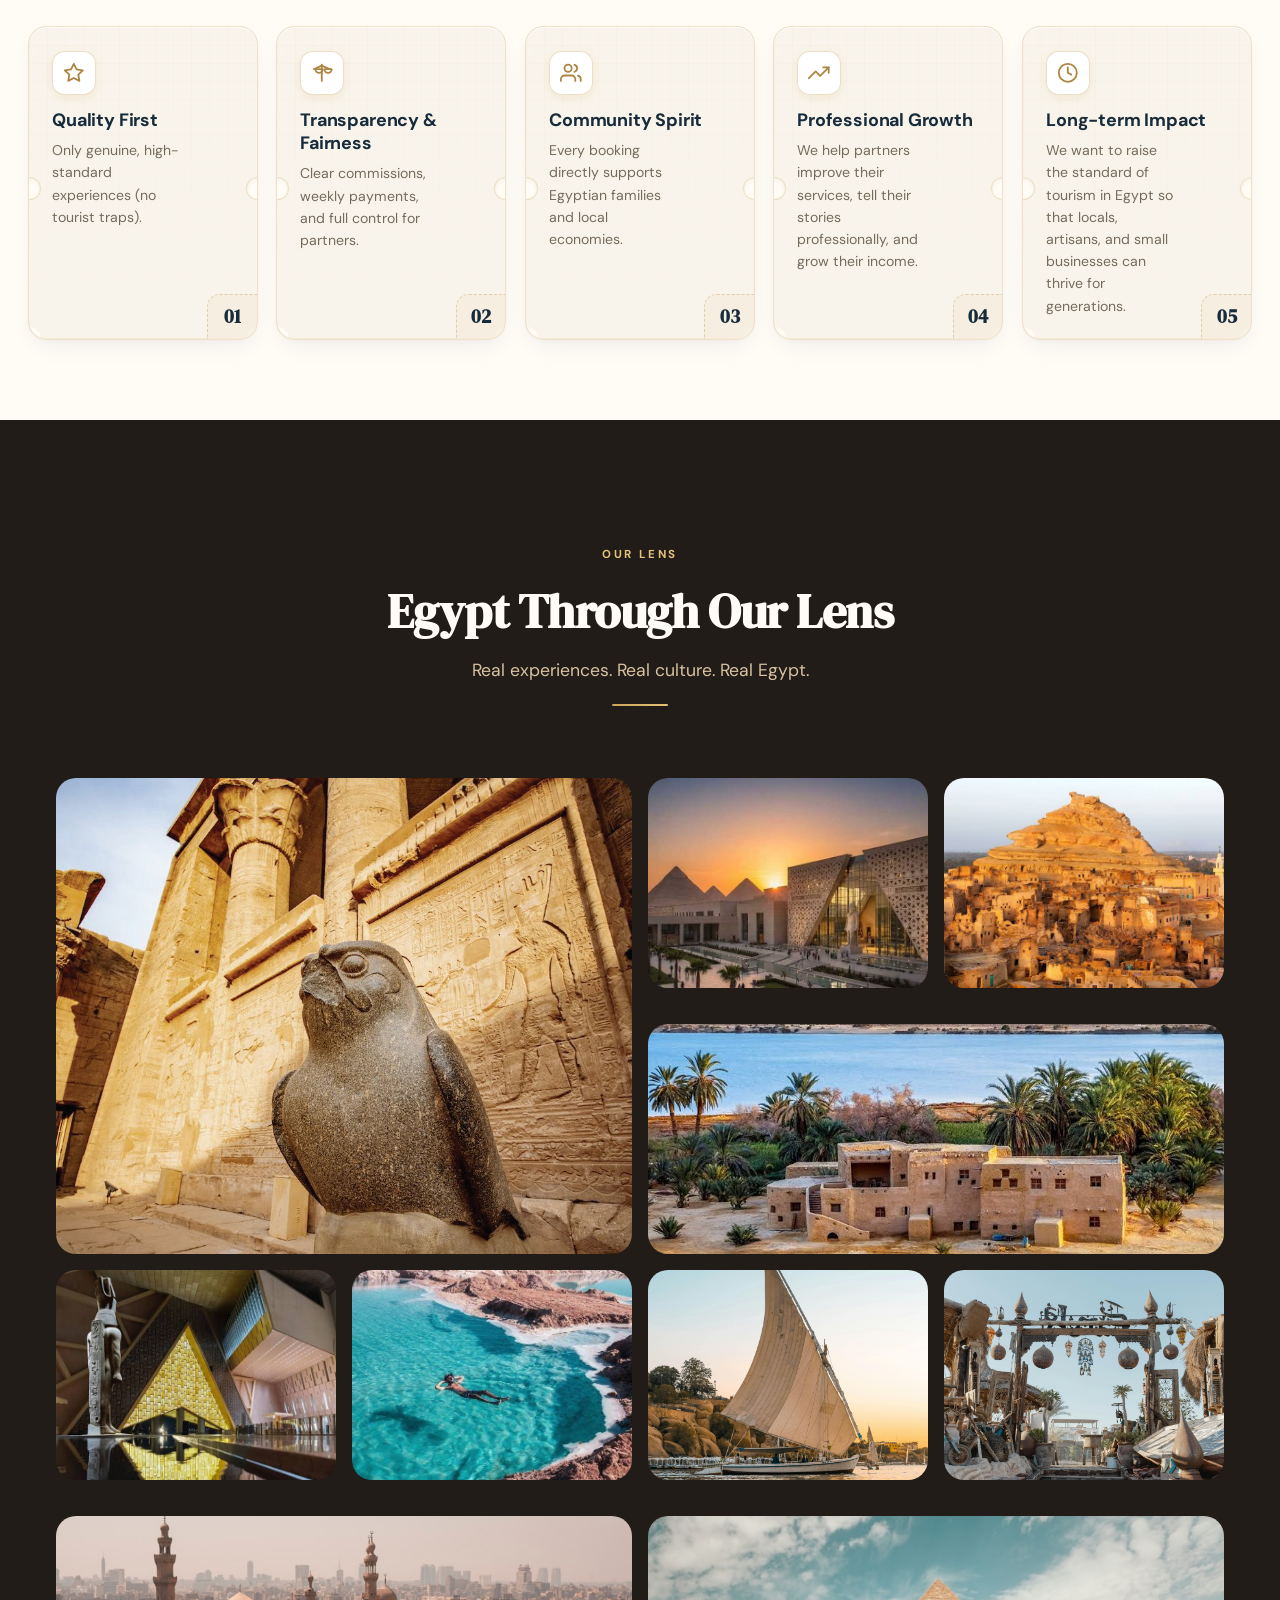
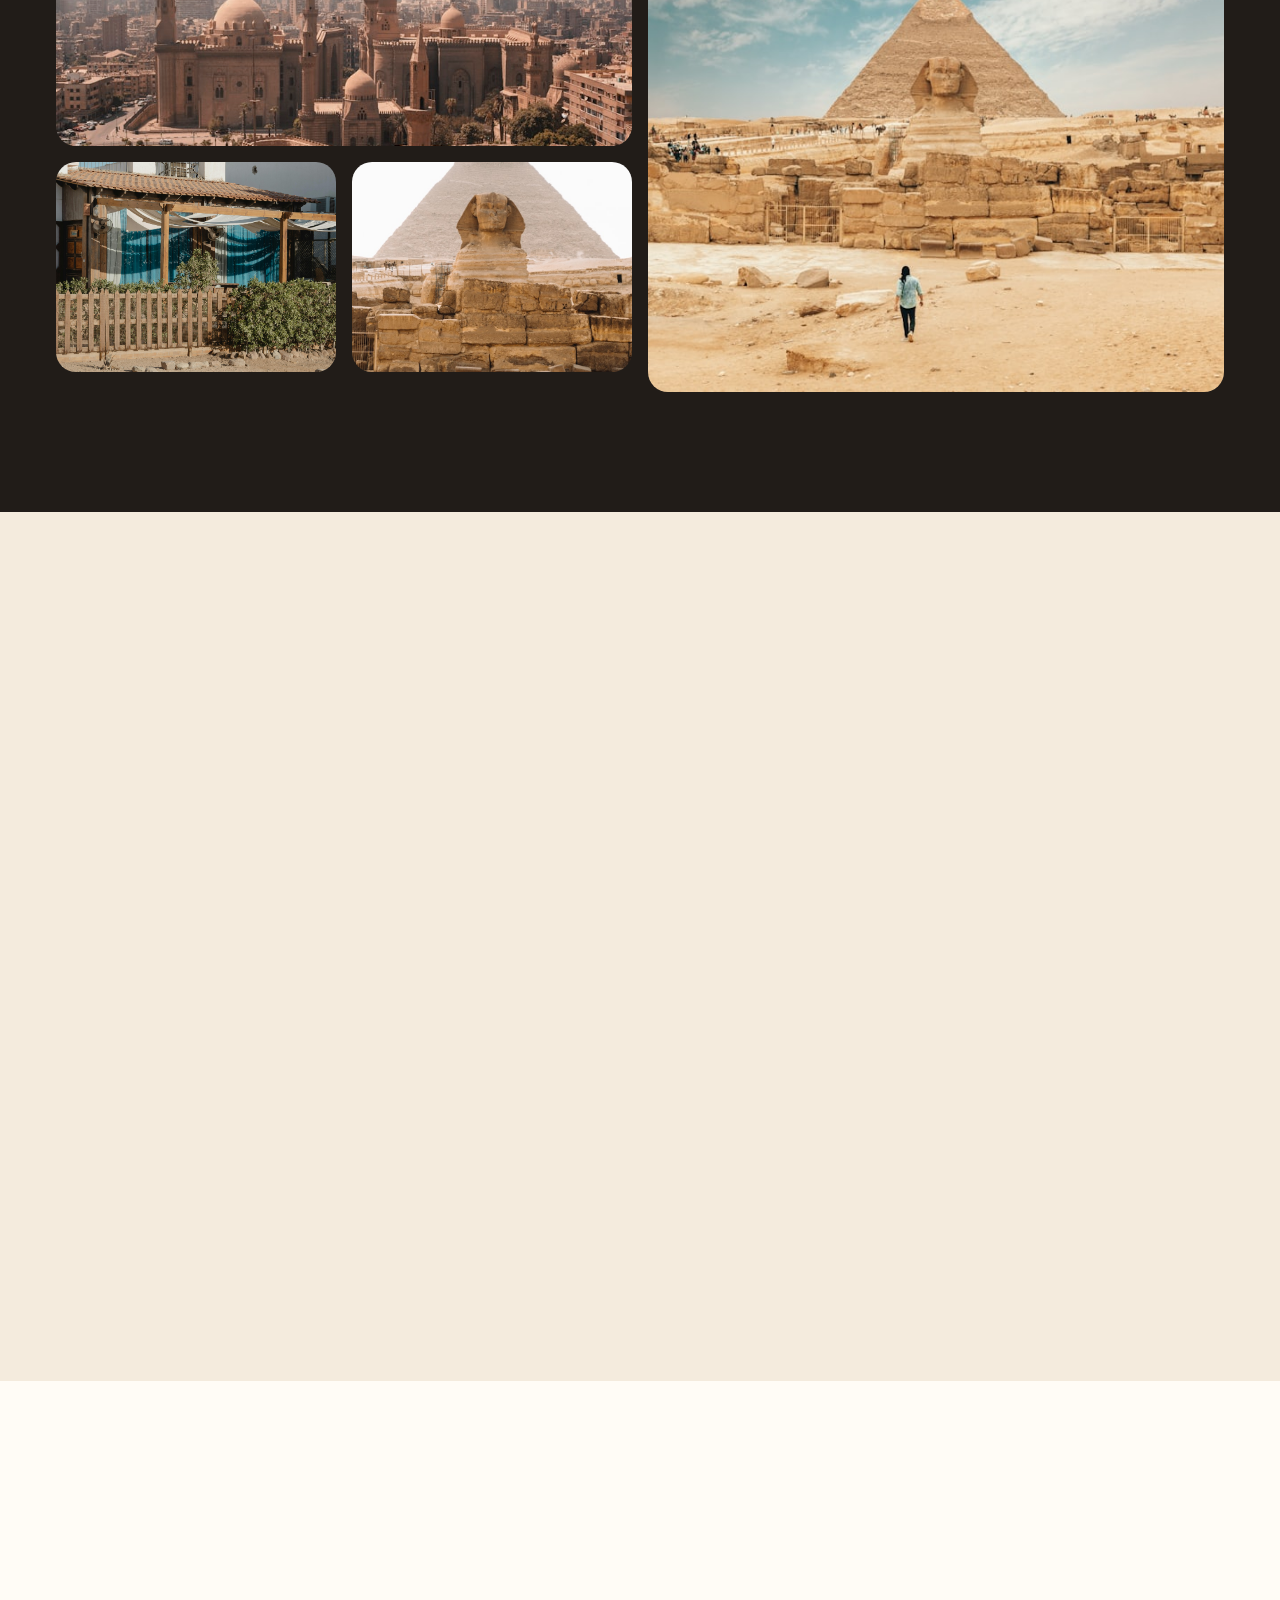
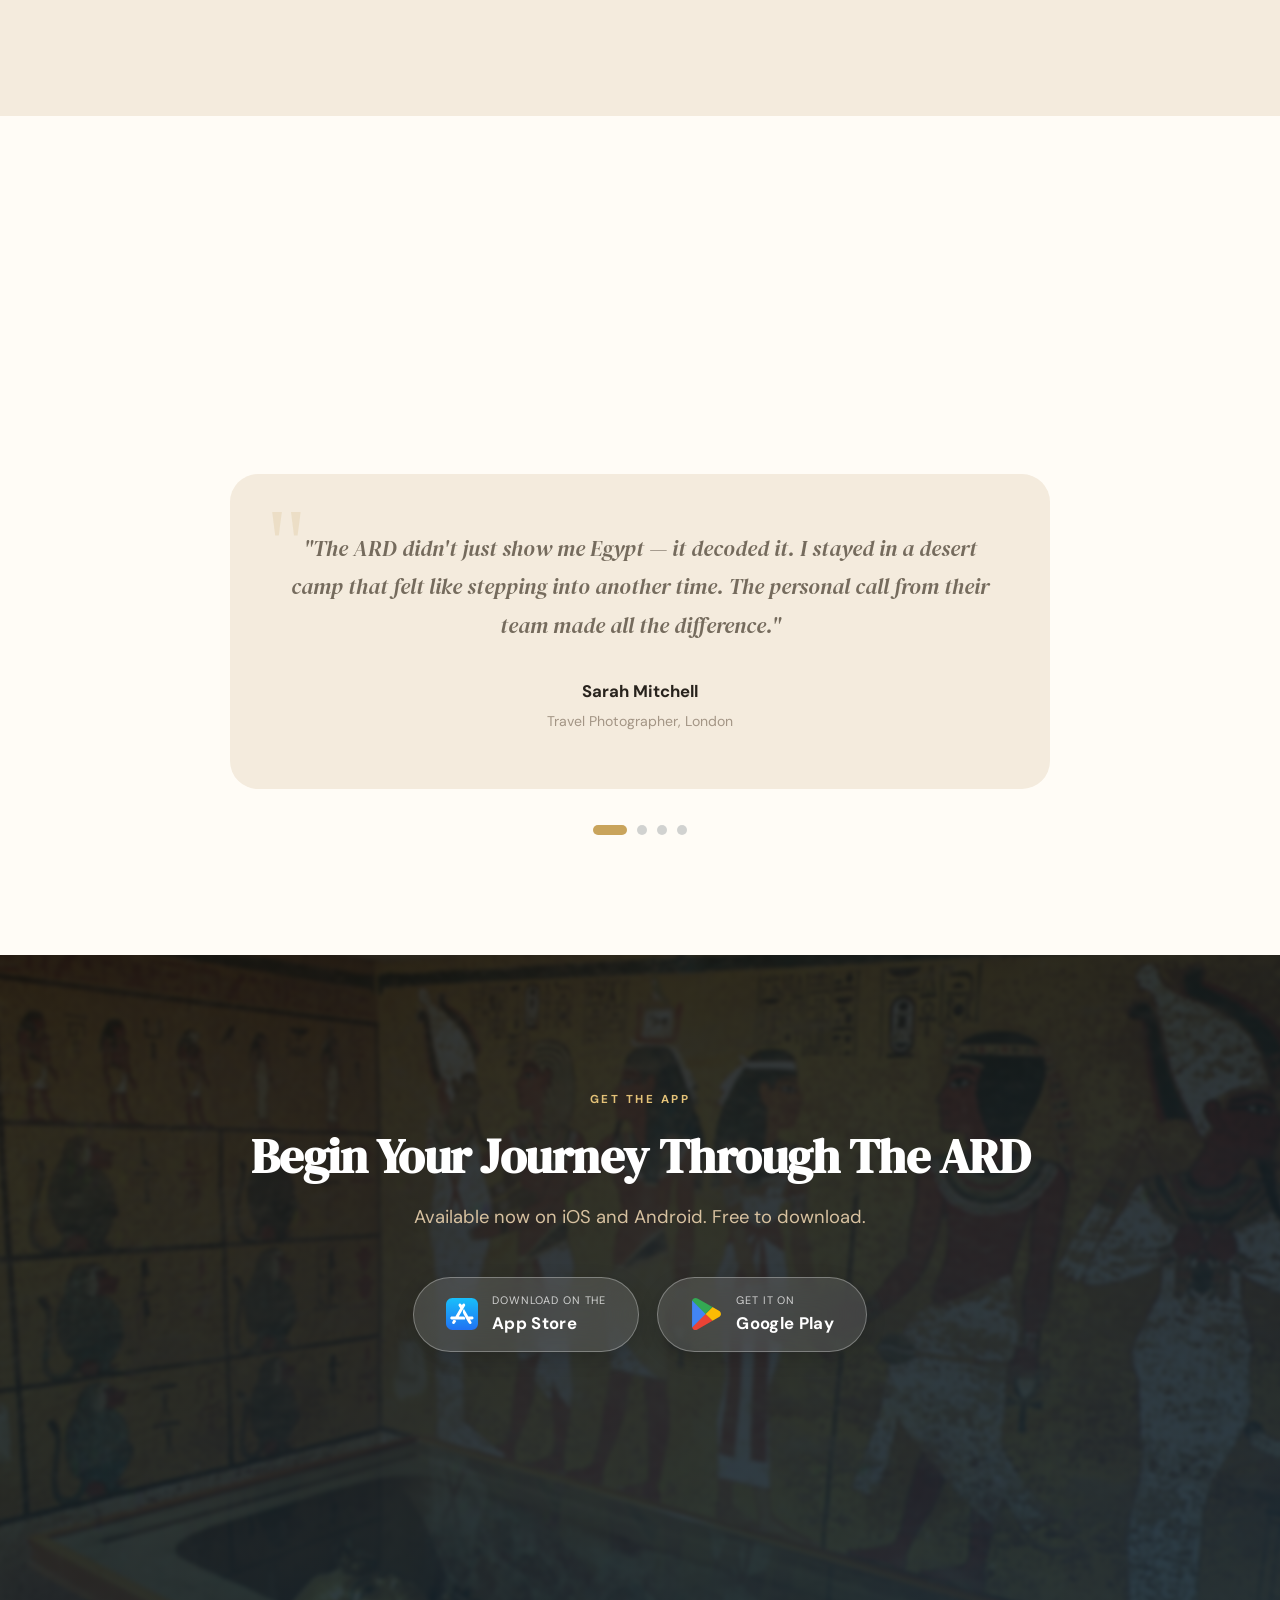
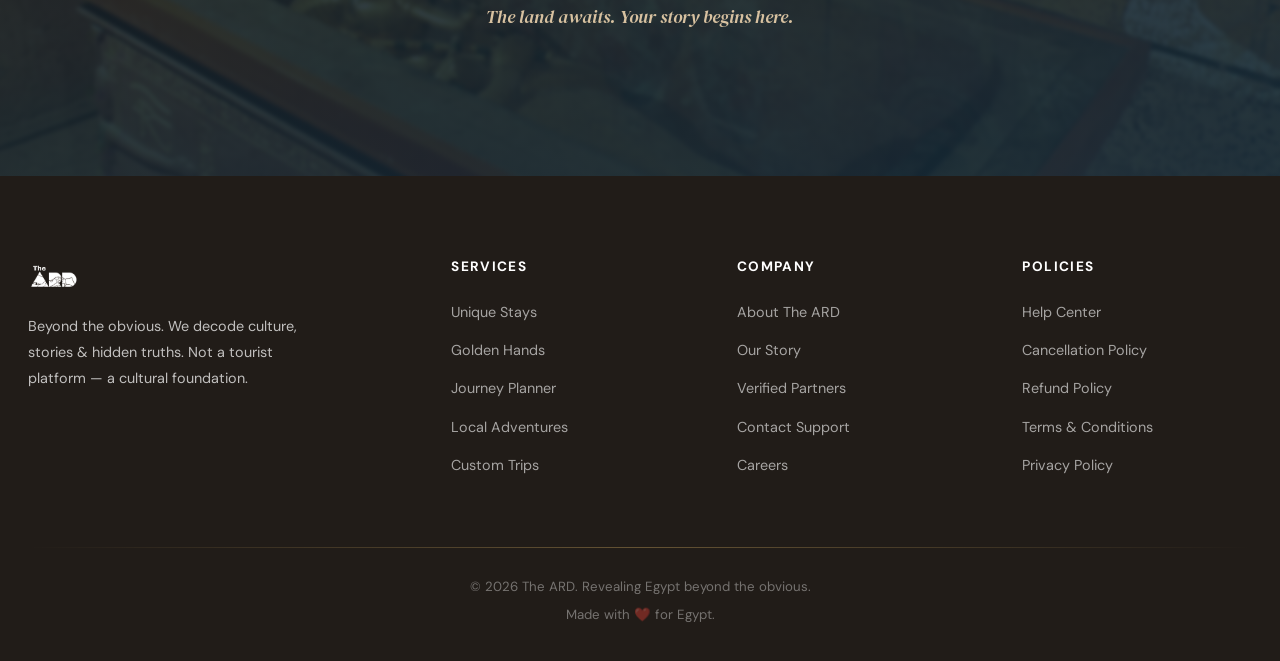
==== commit e93ba49d: "feat: add landing page stylesheet with design system variables and styling" ====
--- a/index.html
+++ b/index.html
@@ -171,15 +171,24 @@
     <!-- ============================================================
      PROMISE — Ticket-Style 3D Foundation
      ============================================================ -->
-    <section class="promise-section ticket-canvas" aria-label="Our Promise">
+    <section
+      class="promise-section ticket-canvas"
+      aria-label="Our Work Mentality"
+    >
       <div class="ticket-section">
         <header class="ticket-heading reveal">
-          <span class="ticket-eyebrow">OUR Work Mentality</span>
-          <h2>Not a Facade. <span>A Foundation.</span></h2>
+          <span class="ticket-eyebrow">Our Work Mentality</span>
+          <h2>
+            We are not building just a business,
+            <span
+              >we are developing a new work mentality in the Egyptian tourism
+              field:</span
+            >
+          </h2>
         </header>
 
         <div class="ticket-grid">
-          <!-- Card 1: Curated Excellence -->
+          <!-- Card 1: Quality First -->
           <article class="ticket-wrapper reveal">
             <div class="ticket">
               <span
@@ -203,16 +212,16 @@
                     stroke-linecap="round"
                     stroke-linejoin="round"
                   >
-                    <path d="M12 22s8-4 8-10V5l-8-3-8 3v7c0 6 8 10 8 10z" />
-                    <path d="m9 12 2 2 4-4" />
+                    <polygon
+                      points="12 2 15.09 8.26 22 9.27 17 14.14 18.18 21.02 12 17.77 5.82 21.02 7 14.14 2 9.27 8.91 8.26 12 2"
+                    ></polygon>
                   </svg>
                 </div>
 
-                <h3 class="ticket-title">Curated Excellence</h3>
+                <h3 class="ticket-title">Quality First</h3>
 
                 <p class="ticket-description">
-                  Every partner is meticulously vetted for authenticity, safety,
-                  and exceptional service.
+                  Only genuine, high-standard experiences (no tourist traps).
                 </p>
               </div>
 
@@ -220,7 +229,7 @@
             </div>
           </article>
 
-          <!-- Card 2: Honest Pricing -->
+          <!-- Card 2: Transparency & Fairness -->
           <article class="ticket-wrapper reveal">
             <div class="ticket">
               <span
@@ -244,19 +253,18 @@
                     stroke-linecap="round"
                     stroke-linejoin="round"
                   >
-                    <path
-                      d="M20.59 13.41l-7.17 7.17a2 2 0 0 1-2.83 0L2 12V2h10l8.59 8.59a2 2 0 0 1 0 2.82z"
-                    />
-                    <line x1="7" y1="7" x2="7.01" y2="7" />
-                    <path d="m9 14 2 2 4-4" />
+                    <line x1="12" y1="3" x2="12" y2="21"></line>
+                    <polyline points="3 8 12 4 21 8"></polyline>
+                    <path d="M5 8a4 4 0 0 0 8 0H5z"></path>
+                    <path d="M15 8a4 4 0 0 0 8 0h-8z"></path>
                   </svg>
                 </div>
 
-                <h3 class="ticket-title">Honest Pricing</h3>
+                <h3 class="ticket-title">Transparency &amp; Fairness</h3>
 
                 <p class="ticket-description">
-                  The lowest commission rates in the market — ensuring the best
-                  value with no hidden fees.
+                  Clear commissions, weekly payments, and full control for
+                  partners.
                 </p>
               </div>
 
@@ -264,7 +272,7 @@
             </div>
           </article>
 
-          <!-- Card 3: Fair Policies -->
+          <!-- Card 3: Community Spirit -->
           <article class="ticket-wrapper reveal">
             <div class="ticket">
               <span
@@ -288,17 +296,18 @@
                     stroke-linecap="round"
                     stroke-linejoin="round"
                   >
-                    <path d="M21.5 2v6h-6" />
-                    <path d="M21.34 15.57a10 10 0 1 1-.57-8.38l5.67-5.67" />
-                    <path d="m9 12 2 2 4-4" />
+                    <path d="M17 21v-2a4 4 0 0 0-4-4H5a4 4 0 0 0-4 4v2"></path>
+                    <circle cx="9" cy="7" r="4"></circle>
+                    <path d="M23 21v-2a4 4 0 0 0-3-3.87"></path>
+                    <path d="M16 3.13a4 4 0 0 1 0 7.75"></path>
                   </svg>
                 </div>
 
-                <h3 class="ticket-title">Fair Policies</h3>
+                <h3 class="ticket-title">Community Spirit</h3>
 
                 <p class="ticket-description">
-                  Clear cancellation and refund policies. No hidden surprises —
-                  ever.
+                  Every booking directly supports Egyptian families and local
+                  economies.
                 </p>
               </div>
 
@@ -306,7 +315,7 @@
             </div>
           </article>
 
-          <!-- Card 4: Empowering Communities -->
+          <!-- Card 4: Professional Growth -->
           <article class="ticket-wrapper reveal">
             <div class="ticket">
               <span
@@ -330,22 +339,62 @@
                     stroke-linecap="round"
                     stroke-linejoin="round"
                   >
-                    <path d="M16 21v-2a4 4 0 0 0-4-4H6a4 4 0 0 0-4 4v2" />
-                    <circle cx="9" cy="7" r="4" />
-                    <path d="M22 21v-2a4 4 0 0 0-3-3.87" />
-                    <path d="M16 3.13a4 4 0 0 1 0 7.75" />
+                    <polyline points="23 6 13.5 15.5 8.5 10.5 1 18"></polyline>
+                    <polyline points="17 6 23 6 23 12"></polyline>
                   </svg>
                 </div>
 
-                <h3 class="ticket-title">Empowering Communities</h3>
+                <h3 class="ticket-title">Professional Growth</h3>
 
                 <p class="ticket-description">
-                  Every booking directly contributes to the growth of local
-                  Egyptian creators.
+                  We help partners improve their services, tell their stories
+                  professionally, and grow their income.
                 </p>
               </div>
 
               <span class="ticket-number" aria-hidden="true">04</span>
+            </div>
+          </article>
+
+          <!-- Card 5: Long-term Impact -->
+          <article class="ticket-wrapper reveal">
+            <div class="ticket">
+              <span
+                class="ticket-notch ticket-notch-left"
+                aria-hidden="true"
+              ></span>
+              <span
+                class="ticket-notch ticket-notch-right"
+                aria-hidden="true"
+              ></span>
+
+              <div class="ticket-content">
+                <div class="ticket-icon" aria-hidden="true">
+                  <svg
+                    width="24"
+                    height="24"
+                    viewBox="0 0 24 24"
+                    fill="none"
+                    stroke="currentColor"
+                    stroke-width="2"
+                    stroke-linecap="round"
+                    stroke-linejoin="round"
+                  >
+                    <circle cx="12" cy="12" r="10"></circle>
+                    <polyline points="12 6 12 12 16 14"></polyline>
+                  </svg>
+                </div>
+
+                <h3 class="ticket-title">Long-term Impact</h3>
+
+                <p class="ticket-description">
+                  We want to raise the standard of tourism in Egypt so that
+                  locals, artisans, and small businesses can thrive for
+                  generations.
+                </p>
+              </div>
+
+              <span class="ticket-number" aria-hidden="true">05</span>
             </div>
           </article>
         </div>
--- a/css/style.css
+++ b/css/style.css
@@ -921,18 +921,20 @@
 }
 
 .ticket-heading h2 {
-  margin: 0;
+  margin: 0 auto;
+  max-width: 960px;
   font-family: var(--font-display);
-  font-size: clamp(1.85rem, 3.6vw, 2.85rem);
+  font-size: clamp(1.55rem, 3vw, 2.3rem);
   font-weight: 800;
-  line-height: 1.15;
-  letter-spacing: -0.02em;
+  line-height: 1.28;
+  letter-spacing: -0.015em;
   color: var(--navy);
 }
 
 .ticket-heading h2 span {
   color: var(--gold-dark);
   font-style: italic;
+  display: inline;
 }
 
 .ticket-heading::after {
@@ -948,8 +950,8 @@
 /* -- Ticket Grid -------------------------------------------- */
 .ticket-grid {
   display: grid;
-  grid-template-columns: repeat(4, minmax(0, 1fr));
-  gap: 1.35rem;
+  grid-template-columns: repeat(5, minmax(0, 1fr));
+  gap: 1.15rem;
   align-items: stretch;
 }
 
@@ -1199,11 +1201,19 @@
   }
 }
 
+/* Medium Screens */
+@media (max-width: 1200px) {
+  .ticket-grid {
+    grid-template-columns: repeat(3, minmax(0, 1fr));
+    gap: 1.15rem;
+  }
+}
+
 /* Tablet */
-@media (max-width: 1024px) {
+@media (max-width: 820px) {
   .ticket-grid {
     grid-template-columns: repeat(2, minmax(0, 1fr));
-    gap: 1.15rem;
+    gap: 1rem;
   }
 
   .ticket {
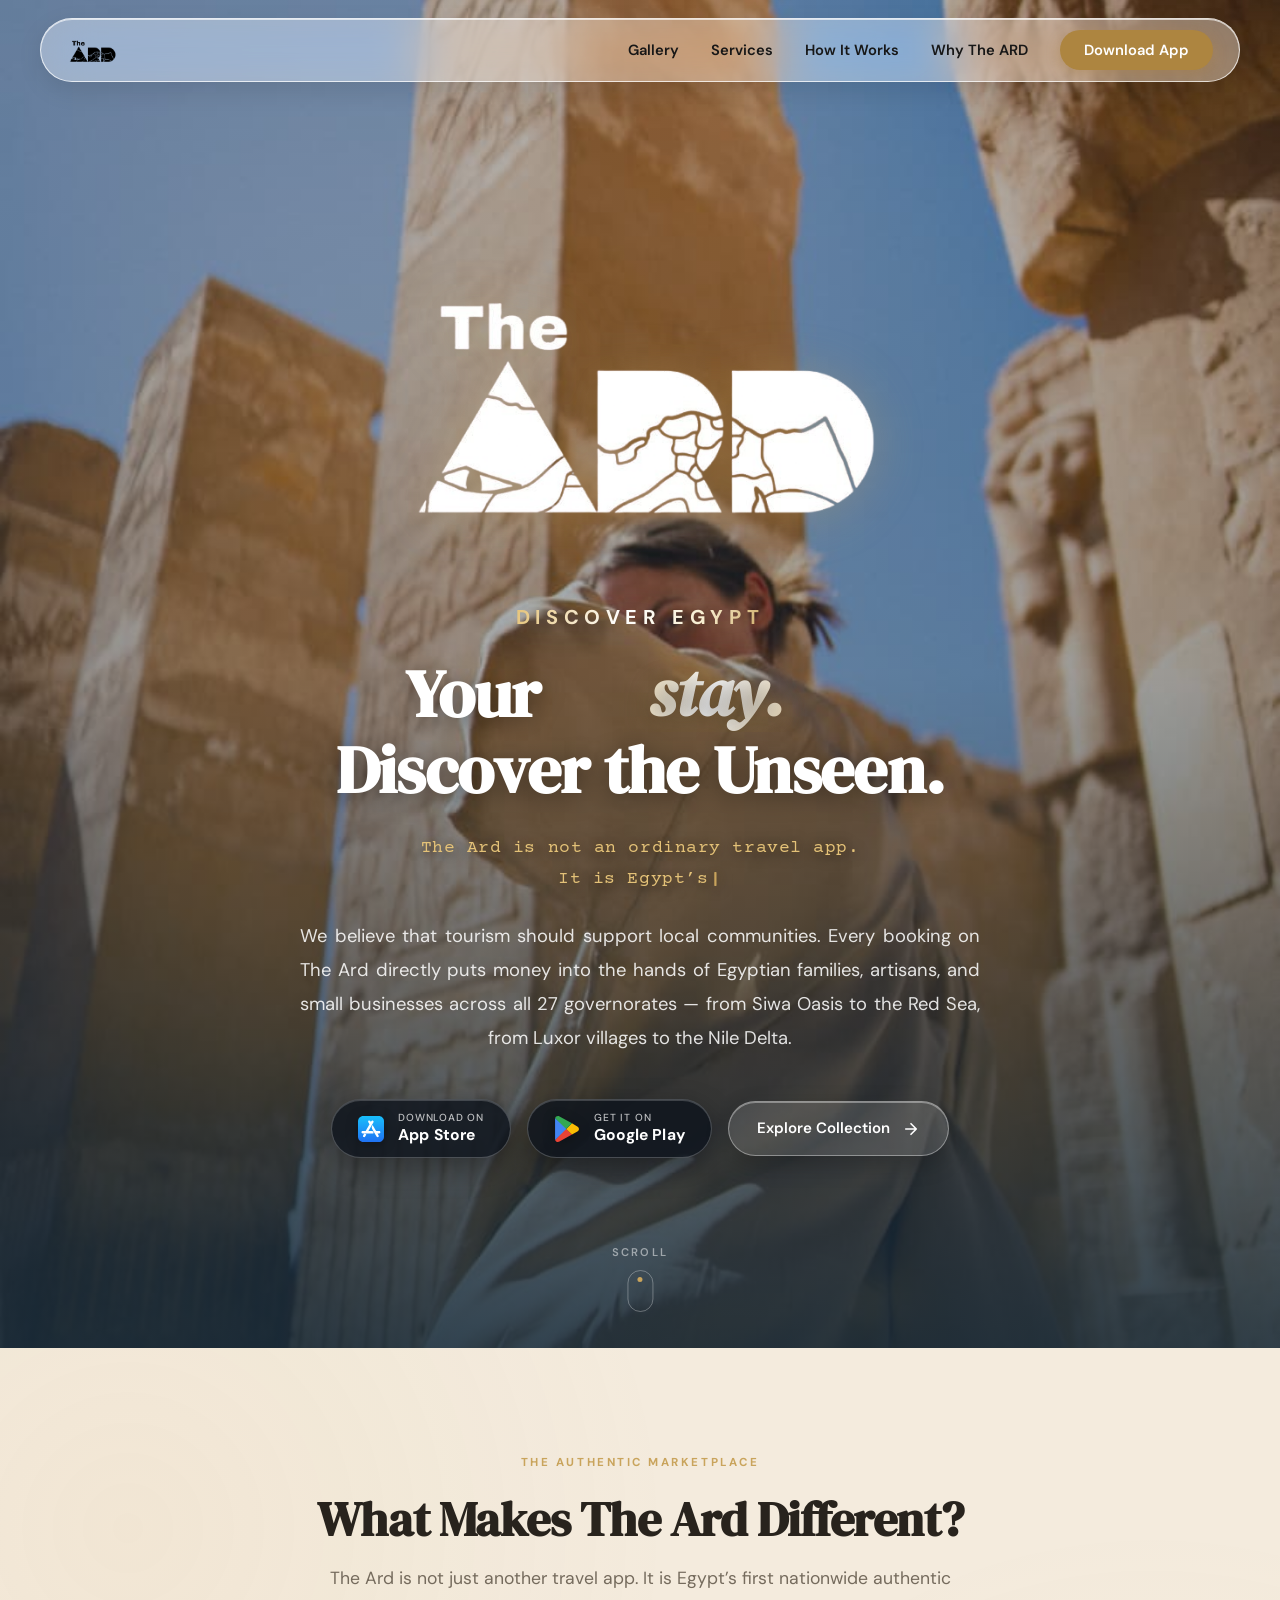
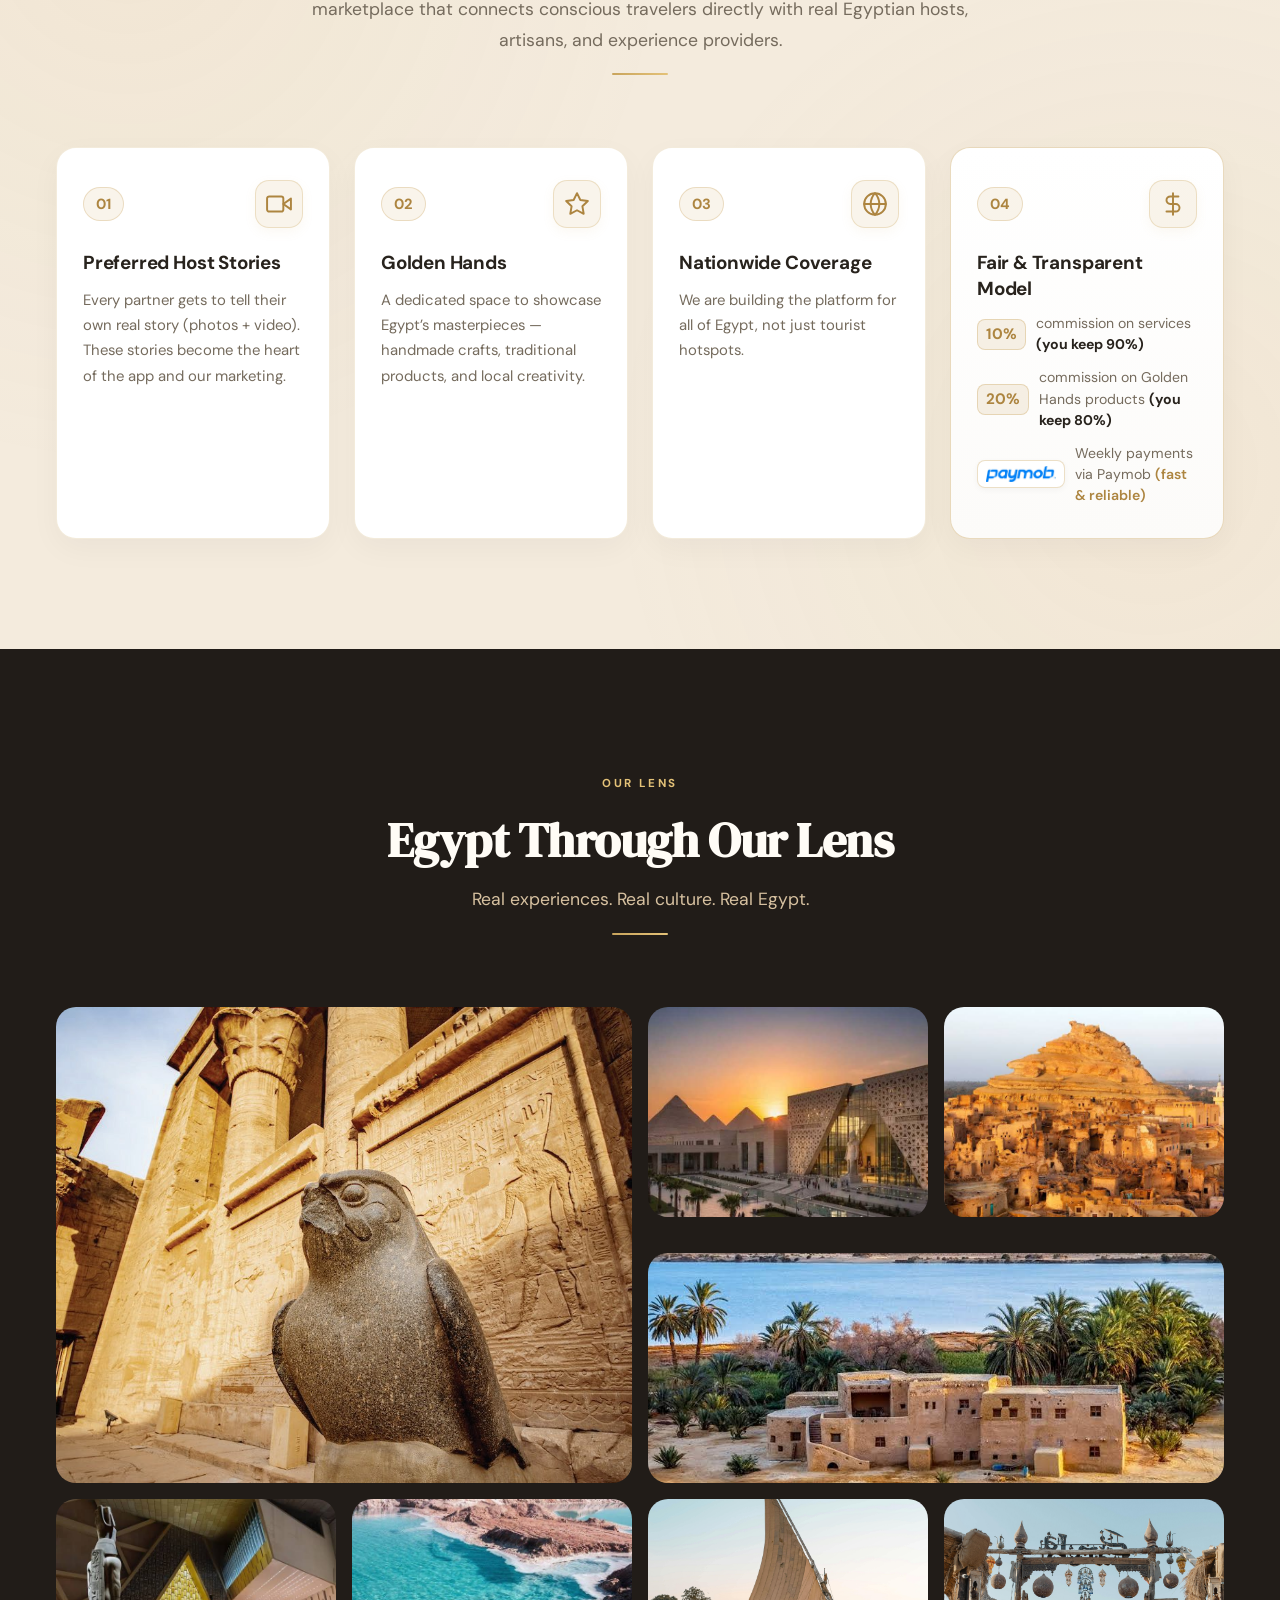
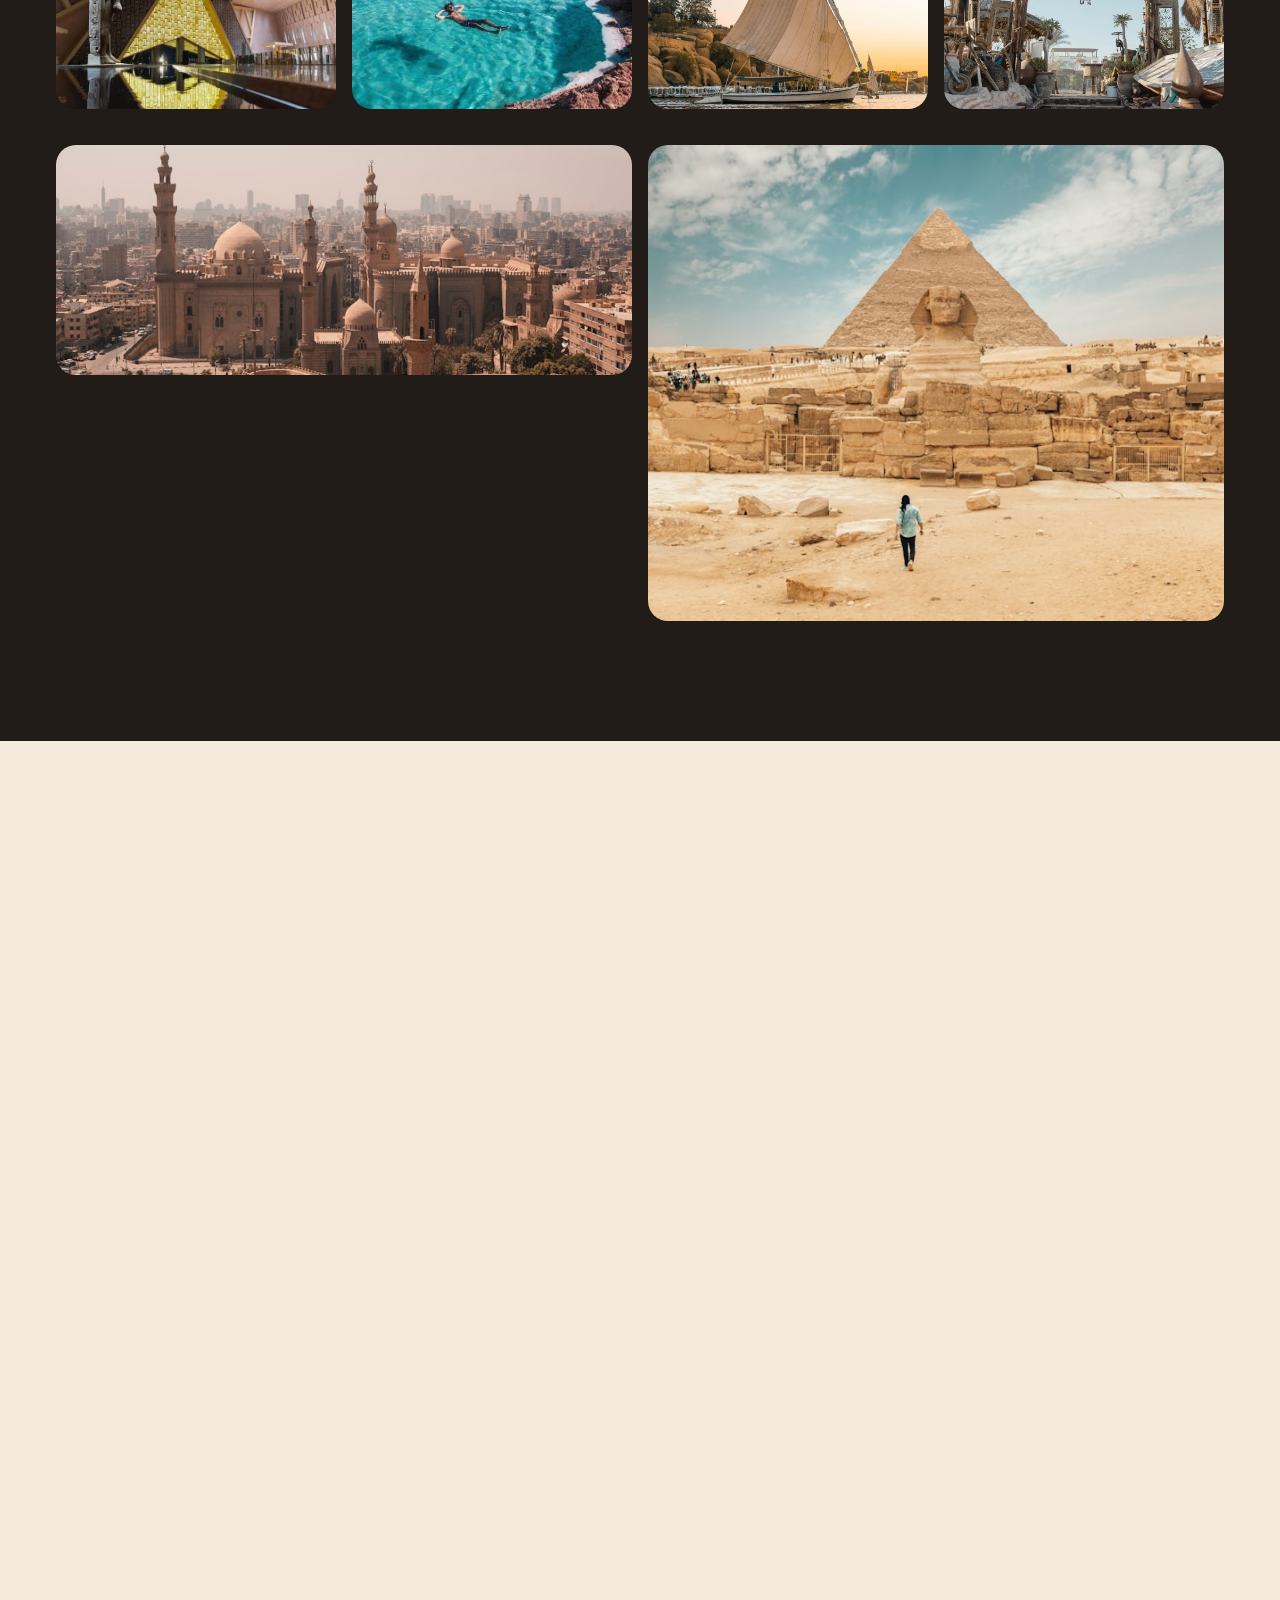
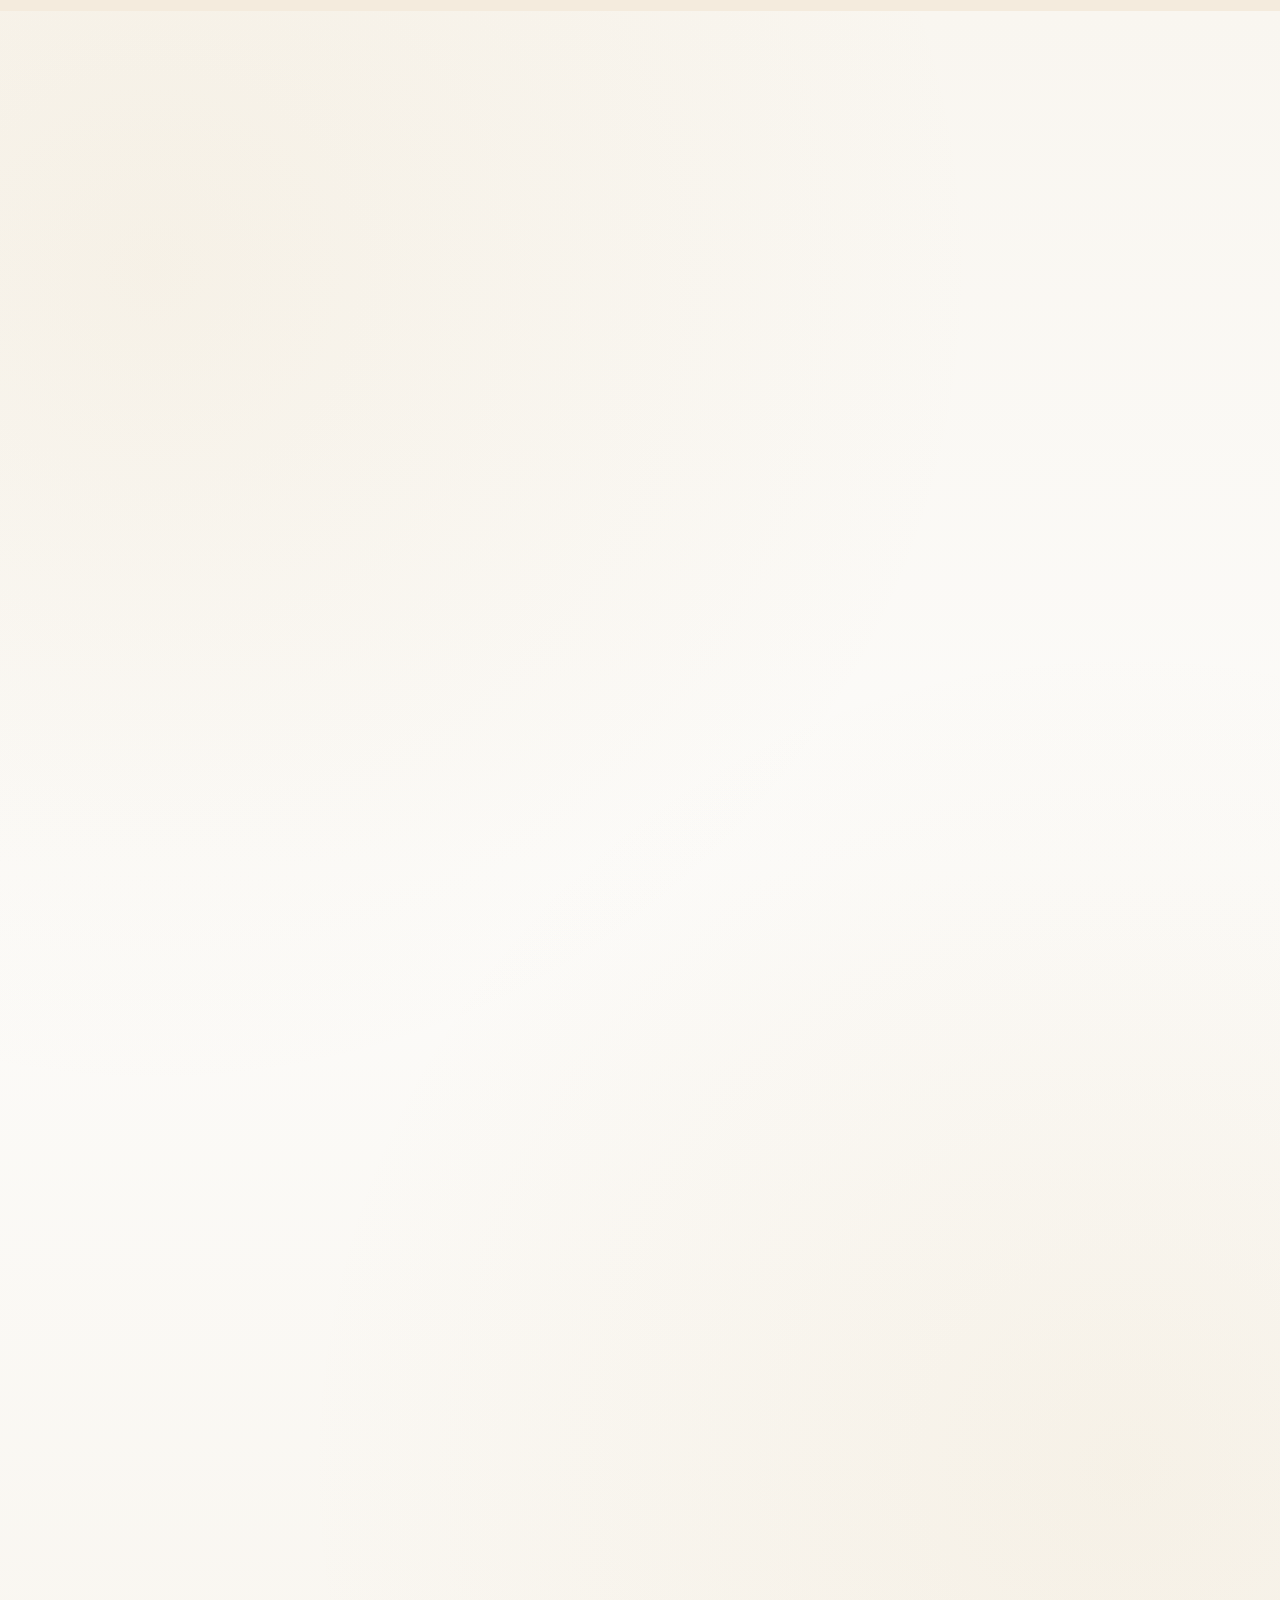
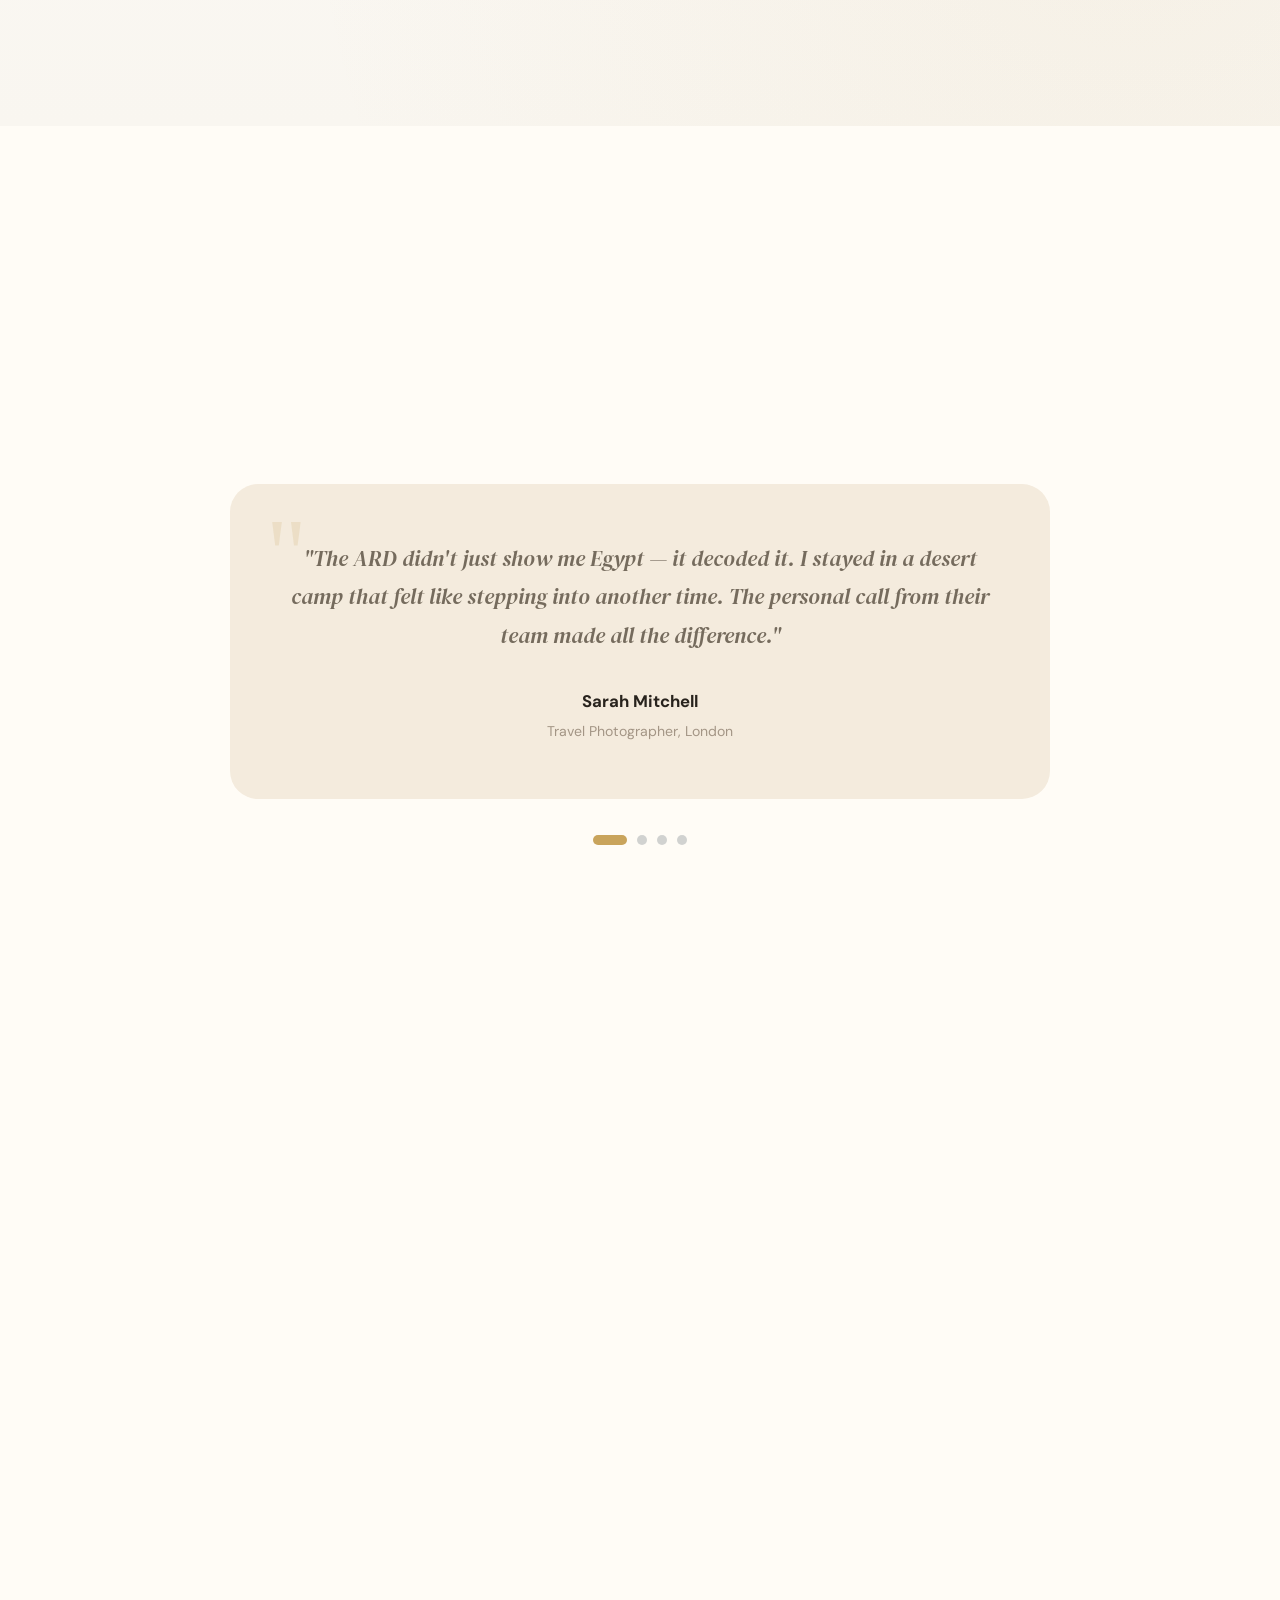
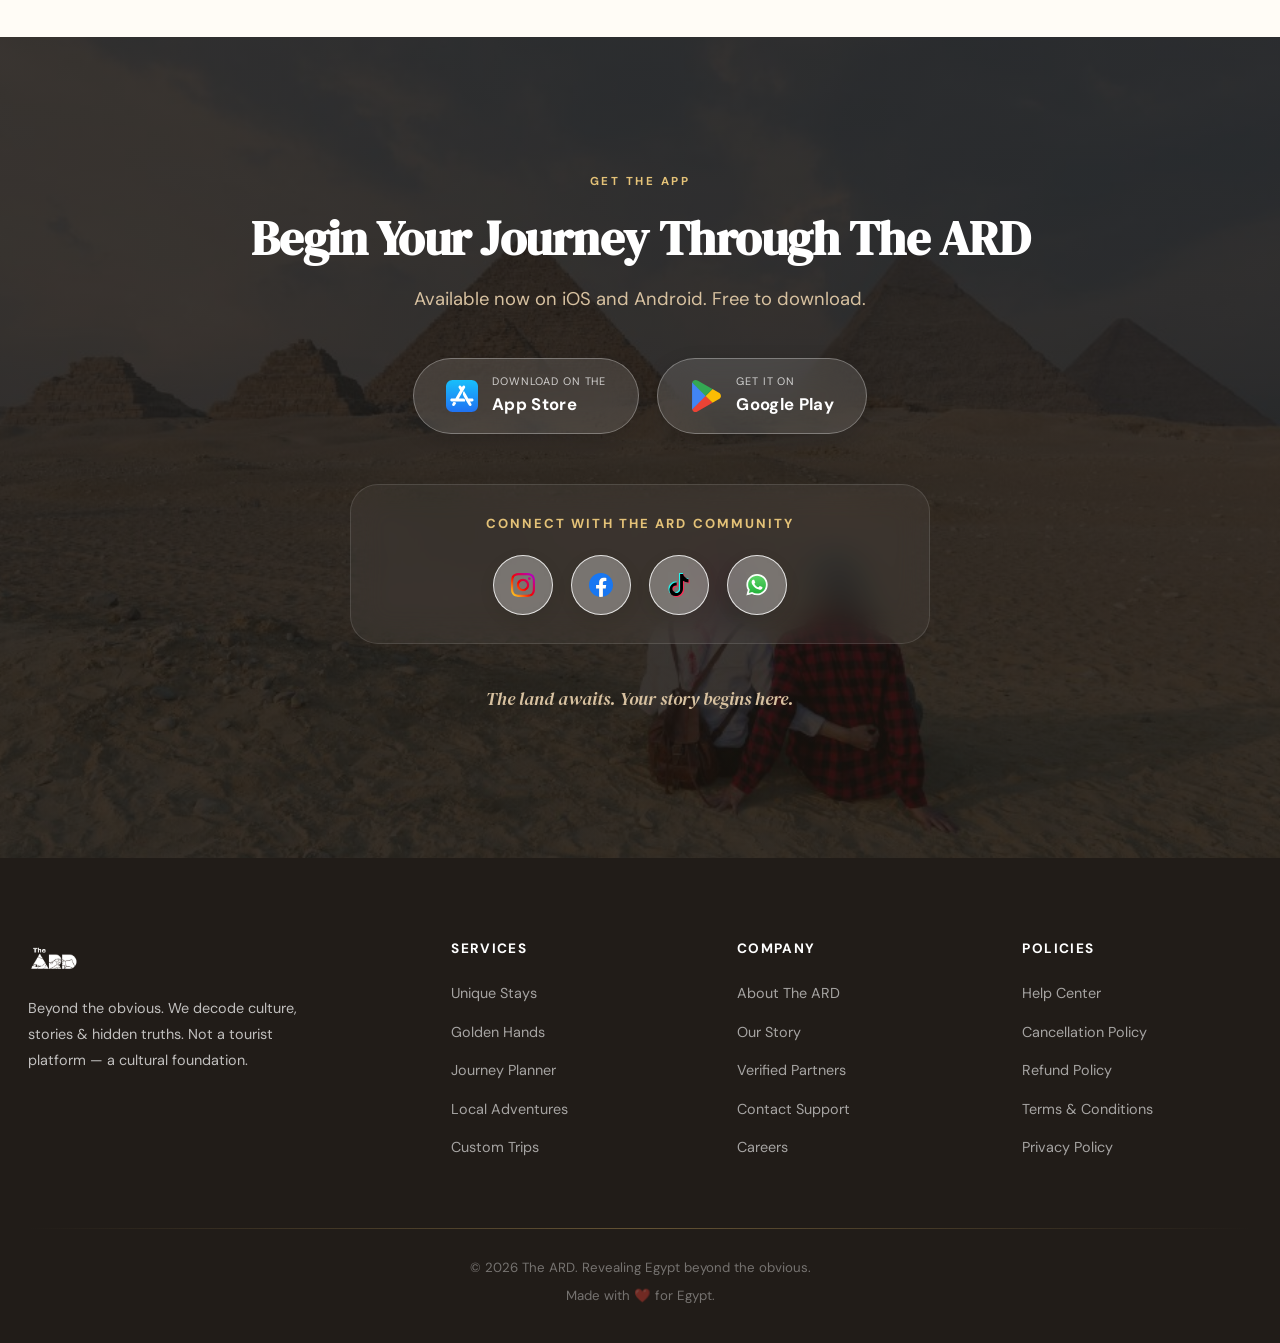
==== commit cc430129: "feat: create landing page styling, images, and HTML layout" ====
--- a/index.html
+++ b/index.html
@@ -169,234 +169,99 @@
     </section>
 
     <!-- ============================================================
-     PROMISE — Ticket-Style 3D Foundation
+     WHAT MAKES THE ARD DIFFERENT?
      ============================================================ -->
-    <section
-      class="promise-section ticket-canvas"
-      aria-label="Our Work Mentality"
-    >
-      <div class="ticket-section">
-        <header class="ticket-heading reveal">
-          <span class="ticket-eyebrow">Our Work Mentality</span>
-          <h2>
-            We are not building just a business,
-            <span
-              >we are developing a new work mentality in the Egyptian tourism
-              field:</span
-            >
-          </h2>
-        </header>
-
-        <div class="ticket-grid">
-          <!-- Card 1: Quality First -->
-          <article class="ticket-wrapper reveal">
-            <div class="ticket">
-              <span
-                class="ticket-notch ticket-notch-left"
-                aria-hidden="true"
-              ></span>
-              <span
-                class="ticket-notch ticket-notch-right"
-                aria-hidden="true"
-              ></span>
-
-              <div class="ticket-content">
-                <div class="ticket-icon" aria-hidden="true">
-                  <svg
-                    width="24"
-                    height="24"
-                    viewBox="0 0 24 24"
-                    fill="none"
-                    stroke="currentColor"
-                    stroke-width="2"
-                    stroke-linecap="round"
-                    stroke-linejoin="round"
-                  >
-                    <polygon
-                      points="12 2 15.09 8.26 22 9.27 17 14.14 18.18 21.02 12 17.77 5.82 21.02 7 14.14 2 9.27 8.91 8.26 12 2"
-                    ></polygon>
-                  </svg>
+    <section id="different" class="different-section" aria-label="What Makes The Ard Different">
+      <div class="container">
+        <div class="section-header reveal">
+          <span class="eyebrow">The Authentic Marketplace</span>
+          <h2>What Makes The Ard Different?</h2>
+          <p class="different-lead">
+            The Ard is not just another travel app. It is Egypt’s first nationwide authentic marketplace that connects conscious travelers directly with real Egyptian hosts, artisans, and experience providers.
+          </p>
+          <div class="gold-divider"></div>
+        </div>
+
+        <div class="different-grid">
+          <!-- Pillar 1: Preferred Host Stories -->
+          <div class="different-card reveal">
+            <div class="different-card-header">
+              <span class="different-badge">01</span>
+              <div class="different-icon-wrap" aria-hidden="true">
+                <svg viewBox="0 0 24 24" width="26" height="26" fill="none" stroke="currentColor" stroke-width="1.8" stroke-linecap="round" stroke-linejoin="round">
+                  <path d="M23 7l-7 5 7 5V7z"/>
+                  <rect x="1" y="5" width="15" height="14" rx="2" ry="2"/>
+                </svg>
+              </div>
+            </div>
+            <h3>Preferred Host Stories</h3>
+            <p>
+              Every partner gets to tell their own real story (photos + video). These stories become the heart of the app and our marketing.
+            </p>
+          </div>
+
+          <!-- Pillar 2: Golden Hands -->
+          <div class="different-card reveal">
+            <div class="different-card-header">
+              <span class="different-badge">02</span>
+              <div class="different-icon-wrap" aria-hidden="true">
+                <svg viewBox="0 0 24 24" width="26" height="26" fill="none" stroke="currentColor" stroke-width="1.8" stroke-linecap="round" stroke-linejoin="round">
+                  <path d="M12 2l3.09 6.26L22 9.27l-5 4.87 1.18 6.88L12 17.77l-6.18 3.25L7 14.14 2 9.27l6.91-1.01L12 2z"/>
+                </svg>
+              </div>
+            </div>
+            <h3>Golden Hands</h3>
+            <p>
+              A dedicated space to showcase Egypt’s masterpieces — handmade crafts, traditional products, and local creativity.
+            </p>
+          </div>
+
+          <!-- Pillar 3: Nationwide Coverage -->
+          <div class="different-card reveal">
+            <div class="different-card-header">
+              <span class="different-badge">03</span>
+              <div class="different-icon-wrap" aria-hidden="true">
+                <svg viewBox="0 0 24 24" width="26" height="26" fill="none" stroke="currentColor" stroke-width="1.8" stroke-linecap="round" stroke-linejoin="round">
+                  <circle cx="12" cy="12" r="10"/>
+                  <line x1="2" y1="12" x2="22" y2="12"/>
+                  <path d="M12 2a15.3 15.3 0 0 1 4 10 15.3 15.3 0 0 1-4 10 15.3 15.3 0 0 1-4-10 15.3 15.3 0 0 1 4-10z"/>
+                </svg>
+              </div>
+            </div>
+            <h3>Nationwide Coverage</h3>
+            <p>
+              We are building the platform for all of Egypt, not just tourist hotspots.
+            </p>
+          </div>
+
+          <!-- Pillar 4: Fair & Transparent Model -->
+          <div class="different-card different-card--featured reveal">
+            <div class="different-card-header">
+              <span class="different-badge">04</span>
+              <div class="different-icon-wrap" aria-hidden="true">
+                <svg viewBox="0 0 24 24" width="26" height="26" fill="none" stroke="currentColor" stroke-width="1.8" stroke-linecap="round" stroke-linejoin="round">
+                  <path d="M12 2v20M17 5H9.5a3.5 3.5 0 0 0 0 7h5a3.5 3.5 0 0 1 0 7H6"/>
+                </svg>
+              </div>
+            </div>
+            <h3>Fair &amp; Transparent Model</h3>
+            <ul class="different-model-list">
+              <li>
+                <span class="model-rate">10%</span>
+                <span class="model-detail">commission on services <strong>(you keep 90%)</strong></span>
+              </li>
+              <li>
+                <span class="model-rate">20%</span>
+                <span class="model-detail">commission on Golden Hands products <strong>(you keep 80%)</strong></span>
+              </li>
+              <li class="paymob-item">
+                <div class="paymob-badge">
+                  <img src="./images/paymob.jpg" alt="Paymob" class="paymob-img" />
                 </div>
-
-                <h3 class="ticket-title">Quality First</h3>
-
-                <p class="ticket-description">
-                  Only genuine, high-standard experiences (no tourist traps).
-                </p>
-              </div>
-
-              <span class="ticket-number" aria-hidden="true">01</span>
-            </div>
-          </article>
-
-          <!-- Card 2: Transparency & Fairness -->
-          <article class="ticket-wrapper reveal">
-            <div class="ticket">
-              <span
-                class="ticket-notch ticket-notch-left"
-                aria-hidden="true"
-              ></span>
-              <span
-                class="ticket-notch ticket-notch-right"
-                aria-hidden="true"
-              ></span>
-
-              <div class="ticket-content">
-                <div class="ticket-icon" aria-hidden="true">
-                  <svg
-                    width="24"
-                    height="24"
-                    viewBox="0 0 24 24"
-                    fill="none"
-                    stroke="currentColor"
-                    stroke-width="2"
-                    stroke-linecap="round"
-                    stroke-linejoin="round"
-                  >
-                    <line x1="12" y1="3" x2="12" y2="21"></line>
-                    <polyline points="3 8 12 4 21 8"></polyline>
-                    <path d="M5 8a4 4 0 0 0 8 0H5z"></path>
-                    <path d="M15 8a4 4 0 0 0 8 0h-8z"></path>
-                  </svg>
-                </div>
-
-                <h3 class="ticket-title">Transparency &amp; Fairness</h3>
-
-                <p class="ticket-description">
-                  Clear commissions, weekly payments, and full control for
-                  partners.
-                </p>
-              </div>
-
-              <span class="ticket-number" aria-hidden="true">02</span>
-            </div>
-          </article>
-
-          <!-- Card 3: Community Spirit -->
-          <article class="ticket-wrapper reveal">
-            <div class="ticket">
-              <span
-                class="ticket-notch ticket-notch-left"
-                aria-hidden="true"
-              ></span>
-              <span
-                class="ticket-notch ticket-notch-right"
-                aria-hidden="true"
-              ></span>
-
-              <div class="ticket-content">
-                <div class="ticket-icon" aria-hidden="true">
-                  <svg
-                    width="24"
-                    height="24"
-                    viewBox="0 0 24 24"
-                    fill="none"
-                    stroke="currentColor"
-                    stroke-width="2"
-                    stroke-linecap="round"
-                    stroke-linejoin="round"
-                  >
-                    <path d="M17 21v-2a4 4 0 0 0-4-4H5a4 4 0 0 0-4 4v2"></path>
-                    <circle cx="9" cy="7" r="4"></circle>
-                    <path d="M23 21v-2a4 4 0 0 0-3-3.87"></path>
-                    <path d="M16 3.13a4 4 0 0 1 0 7.75"></path>
-                  </svg>
-                </div>
-
-                <h3 class="ticket-title">Community Spirit</h3>
-
-                <p class="ticket-description">
-                  Every booking directly supports Egyptian families and local
-                  economies.
-                </p>
-              </div>
-
-              <span class="ticket-number" aria-hidden="true">03</span>
-            </div>
-          </article>
-
-          <!-- Card 4: Professional Growth -->
-          <article class="ticket-wrapper reveal">
-            <div class="ticket">
-              <span
-                class="ticket-notch ticket-notch-left"
-                aria-hidden="true"
-              ></span>
-              <span
-                class="ticket-notch ticket-notch-right"
-                aria-hidden="true"
-              ></span>
-
-              <div class="ticket-content">
-                <div class="ticket-icon" aria-hidden="true">
-                  <svg
-                    width="24"
-                    height="24"
-                    viewBox="0 0 24 24"
-                    fill="none"
-                    stroke="currentColor"
-                    stroke-width="2"
-                    stroke-linecap="round"
-                    stroke-linejoin="round"
-                  >
-                    <polyline points="23 6 13.5 15.5 8.5 10.5 1 18"></polyline>
-                    <polyline points="17 6 23 6 23 12"></polyline>
-                  </svg>
-                </div>
-
-                <h3 class="ticket-title">Professional Growth</h3>
-
-                <p class="ticket-description">
-                  We help partners improve their services, tell their stories
-                  professionally, and grow their income.
-                </p>
-              </div>
-
-              <span class="ticket-number" aria-hidden="true">04</span>
-            </div>
-          </article>
-
-          <!-- Card 5: Long-term Impact -->
-          <article class="ticket-wrapper reveal">
-            <div class="ticket">
-              <span
-                class="ticket-notch ticket-notch-left"
-                aria-hidden="true"
-              ></span>
-              <span
-                class="ticket-notch ticket-notch-right"
-                aria-hidden="true"
-              ></span>
-
-              <div class="ticket-content">
-                <div class="ticket-icon" aria-hidden="true">
-                  <svg
-                    width="24"
-                    height="24"
-                    viewBox="0 0 24 24"
-                    fill="none"
-                    stroke="currentColor"
-                    stroke-width="2"
-                    stroke-linecap="round"
-                    stroke-linejoin="round"
-                  >
-                    <circle cx="12" cy="12" r="10"></circle>
-                    <polyline points="12 6 12 12 16 14"></polyline>
-                  </svg>
-                </div>
-
-                <h3 class="ticket-title">Long-term Impact</h3>
-
-                <p class="ticket-description">
-                  We want to raise the standard of tourism in Egypt so that
-                  locals, artisans, and small businesses can thrive for
-                  generations.
-                </p>
-              </div>
-
-              <span class="ticket-number" aria-hidden="true">05</span>
-            </div>
-          </article>
+                <span class="model-detail">Weekly payments via Paymob <em>(fast &amp; reliable)</em></span>
+              </li>
+            </ul>
+          </div>
         </div>
       </div>
     </section>
@@ -835,119 +700,172 @@
     </section>
 
     <!-- ============================================================
-     HOW IT WORKS
+     WHY JOIN THE ARD & ANIMATED TIMELINE
      ============================================================ -->
-    <section id="how-it-works" class="how-it-works" aria-label="How It Works">
+    <section id="why" class="why-join-section" aria-label="Why Join The ARD">
       <div class="container">
+        <!-- Part 1: Why Join The Ard? -->
         <div class="section-header reveal">
-          <span class="eyebrow">The Process</span>
-          <h2>Simple Steps. Real Results.</h2>
-          <p>From download to departure — we make it effortless.</p>
+          <span class="eyebrow">The ARD Movement</span>
+          <h2>Why Join The Ard?</h2>
+          <p class="section-lead">Because together we will:</p>
           <div class="gold-divider"></div>
         </div>
 
-        <div class="steps-list">
-          <div class="step-row">
-            <div class="step-badge reveal-left">1</div>
-            <div class="step-body reveal-right">
-              <h3>Download the App</h3>
-              <p>
-                Available on iOS and Android. Free to download. Your journey
-                starts with a single tap.
-              </p>
-            </div>
-          </div>
-
-          <div class="step-row">
-            <div class="step-badge reveal-right">2</div>
-            <div class="step-body reveal-left">
-              <h3>Browse or Build</h3>
-              <p>
-                Explore our verified services or create your own custom
-                itinerary. Your Egypt, your way.
-              </p>
-            </div>
-          </div>
-
-          <div class="step-row">
-            <div class="step-badge reveal-left">3</div>
-            <div class="step-body reveal-right">
-              <h3>We Call You</h3>
-              <p>
-                Our team personally calls to confirm details and handle secure
-                payment. Real humans, real conversation.
-              </p>
-            </div>
-          </div>
-
-          <div class="step-row">
-            <div class="step-badge reveal-right">4</div>
-            <div class="step-body reveal-left">
-              <h3>Experience Egypt</h3>
-              <p>
-                Arrive. Experience. Remember. We're available throughout your
-                journey for any support you need.
-              </p>
-            </div>
-          </div>
-        </div>
-      </div>
-    </section>
-
-    <!-- ============================================================
-     WHY THE ARD
-     ============================================================ -->
-    <section id="why" class="why-section" aria-label="Why Choose The ARD">
-      <div class="container">
-        <div class="section-header reveal">
-          <span class="eyebrow">Why The ARD</span>
-          <h2>Why Travelers Choose The ARD</h2>
-          <p>More than an app. A promise.</p>
+        <div class="movement-grid">
+          <div class="movement-card reveal">
+            <div class="movement-card-top">
+              <span class="movement-badge">01</span>
+              <div class="movement-icon-wrap" aria-hidden="true">
+                <svg viewBox="0 0 24 24" width="26" height="26" fill="none" stroke="currentColor" stroke-width="1.8" stroke-linecap="round" stroke-linejoin="round">
+                  <path d="M12 2v20M17 5H9.5a3.5 3.5 0 0 0 0 7h5a3.5 3.5 0 0 1 0 7H6"/>
+                </svg>
+              </div>
+            </div>
+            <h3>Strengthen Local Economy</h3>
+            <p>
+              Strengthen the local Egyptian economy by directing tourism revenue straight to community businesses, independent guides, and local hosts.
+            </p>
+          </div>
+
+          <div class="movement-card reveal">
+            <div class="movement-card-top">
+              <span class="movement-badge">02</span>
+              <div class="movement-icon-wrap" aria-hidden="true">
+                <svg viewBox="0 0 24 24" width="26" height="26" fill="none" stroke="currentColor" stroke-width="1.8" stroke-linecap="round" stroke-linejoin="round">
+                  <circle cx="12" cy="12" r="5"/>
+                  <path d="M12 1v2M12 21v2M4.22 4.22l1.42 1.42M18.36 18.36l1.42 1.42M1 12h2M21 12h2M4.22 19.78l1.42-1.42M18.36 5.64l1.42-1.42"/>
+                </svg>
+              </div>
+            </div>
+            <h3>Show True Cultural Treasures</h3>
+            <p>
+              Show the world Egypt’s true cultural treasures, illuminating sacred crafts, ancestral stories, and untamed wonders beyond tourist traps.
+            </p>
+          </div>
+
+          <div class="movement-card reveal">
+            <div class="movement-card-top">
+              <span class="movement-badge">03</span>
+              <div class="movement-icon-wrap" aria-hidden="true">
+                <svg viewBox="0 0 24 24" width="26" height="26" fill="none" stroke="currentColor" stroke-width="1.8" stroke-linecap="round" stroke-linejoin="round">
+                  <path d="M12 2l3.09 6.26L22 9.27l-5 4.87 1.18 6.88L12 17.77l-6.18 3.25L7 14.14 2 9.27l6.91-1.01L12 2z"/>
+                </svg>
+              </div>
+            </div>
+            <h3>Proud Professional Mentality</h3>
+            <p>
+              Develop a new, professional, and proud mentality among everyone working in tourism — rooted in transparency, mutual respect, and world-class craft.
+            </p>
+          </div>
+
+          <div class="movement-card reveal">
+            <div class="movement-card-top">
+              <span class="movement-badge">04</span>
+              <div class="movement-icon-wrap" aria-hidden="true">
+                <svg viewBox="0 0 24 24" width="26" height="26" fill="none" stroke="currentColor" stroke-width="1.8" stroke-linecap="round" stroke-linejoin="round">
+                  <path d="M20.84 4.61a5.5 5.5 0 0 0-7.78 0L12 5.67l-1.06-1.06a5.5 5.5 0 0 0-7.78 7.78l1.06 1.06L12 21.23l7.78-7.78 1.06-1.06a5.5 5.5 0 0 0 0-7.78z"/>
+                </svg>
+              </div>
+            </div>
+            <h3>Sustainable Artisan Income</h3>
+            <p>
+              Create real, sustainable income for Egyptian families and artisans across all 27 governorates — from Siwa Oasis to Nubian Nile villages.
+            </p>
+          </div>
+        </div>
+
+        <!-- Manifesto Callout Banner -->
+        <div class="movement-opportunity-banner reveal">
+          <div class="banner-border-glow"></div>
+          <div class="banner-content">
+            <span class="eyebrow eyebrow-shimmer">The ARD Calling</span>
+            <blockquote class="banner-quote">
+              “This is your opportunity to be part of something bigger than just selling services.”
+            </blockquote>
+          </div>
+        </div>
+
+        <!-- Part 2: Animated Timeline -->
+        <!-- Anchor point for #how-it-works -->
+        <div id="how-it-works" class="timeline-anchor" aria-hidden="true"></div>
+
+        <div class="timeline-section-header reveal">
+          <span class="eyebrow">Simple Steps. Real Results.</span>
+          <h2>Ready to Join the Movement?</h2>
+          <p class="section-lead">Step into the future of Egyptian tourism in four effortless steps:</p>
           <div class="gold-divider"></div>
         </div>
 
-        <div class="why-grid">
-          <div class="why-card reveal">
-            <h3>Real Human Contact</h3>
-            <p>
-              You speak to a real person from day one. No bots. No automation.
-              Just genuine Egyptian hospitality.
-            </p>
-          </div>
-          <div class="why-card reveal">
-            <h3>No Hidden Fees</h3>
-            <p>
-              What you see is what you pay. Cancellation policy is clear and
-              fair from the start.
-            </p>
-          </div>
-          <div class="why-card reveal">
-            <h3>Owner-Verified Everything</h3>
-            <p>
-              Every stay, product, and activity is personally verified by our
-              team. Your safety is our obsession.
-            </p>
-          </div>
-          <div class="why-card reveal">
-            <h3>You're Not a Tourist</h3>
-            <p>
-              You're a guest of the land. We introduce you to Egypt the way
-              insiders experience it.
-            </p>
-          </div>
-          <div class="why-card reveal">
-            <h3>Local First, Always</h3>
-            <p>
-              We support Egyptian artisans, guides, and small businesses. Your
-              trip creates real impact.
-            </p>
-          </div>
-          <div class="why-card reveal">
-            <h3>24/7 Support Network</h3>
-            <p>
-              Something unexpected? We're available around the clock to ensure
-              your peace of mind.
-            </p>
+        <div class="animated-timeline reveal">
+          <div class="timeline-rail" aria-hidden="true">
+            <div class="timeline-rail-progress"></div>
+          </div>
+
+          <div class="timeline-steps">
+            <!-- Step 1 -->
+            <div class="timeline-step" data-step="1">
+              <div class="timeline-marker">
+                <div class="timeline-node">
+                  <span class="node-number">01</span>
+                </div>
+              </div>
+              <div class="timeline-card">
+                <span class="timeline-card-pill">Step 01</span>
+                <h3>Download The Ard app</h3>
+                <p>
+                  Get the official app on iOS or Android. Free to install, built for Egypt’s finest hosts and travelers.
+                </p>
+              </div>
+            </div>
+
+            <!-- Step 2 -->
+            <div class="timeline-step" data-step="2">
+              <div class="timeline-marker">
+                <div class="timeline-node">
+                  <span class="node-number">02</span>
+                </div>
+              </div>
+              <div class="timeline-card">
+                <span class="timeline-card-pill">Step 02</span>
+                <h3>Tap “Become a Partner”</h3>
+                <p>
+                  Open the app and select “Become a Partner” directly from the menu to initiate your onboarding.
+                </p>
+              </div>
+            </div>
+
+            <!-- Step 3 -->
+            <div class="timeline-step" data-step="3">
+              <div class="timeline-marker">
+                <div class="timeline-node">
+                  <span class="node-number">03</span>
+                </div>
+              </div>
+              <div class="timeline-card">
+                <span class="timeline-card-pill">Step 03</span>
+                <h3>Fill the simple form</h3>
+                <p>
+                  Tell us about your stays, crafts, or local experiences in a fast, streamlined registration.
+                </p>
+              </div>
+            </div>
+
+            <!-- Step 4 -->
+            <div class="timeline-step" data-step="4">
+              <div class="timeline-marker">
+                <div class="timeline-node">
+                  <span class="node-number">04</span>
+                </div>
+              </div>
+              <div class="timeline-card">
+                <span class="timeline-card-pill">Step 04</span>
+                <h3>Personal Welcome &amp; Activation</h3>
+                <p>
+                  Our team will personally welcome you and activate your dashboard within days.
+                </p>
+              </div>
+            </div>
           </div>
         </div>
       </div>
@@ -1040,6 +958,240 @@
               id="dot3"
             ></button>
           </div>
+        </div>
+      </div>
+    </section>
+
+    <!-- ============================================================
+     OUR WORK MENTALITY — Ticket-Style 3D Foundation
+     ============================================================ -->
+    <section
+      id="promises"
+      class="promise-section ticket-canvas"
+      aria-label="Our Work Mentality"
+    >
+      <div class="ticket-section">
+        <header class="ticket-heading reveal">
+          <span class="ticket-eyebrow">Our Work Mentality</span>
+          <h2>
+            We are not building just a business,
+            <span
+              >we are developing a new work mentality in the Egyptian tourism
+              field:</span
+            >
+          </h2>
+        </header>
+
+        <div class="ticket-grid">
+          <!-- Card 1: Quality First -->
+          <article class="ticket-wrapper reveal">
+            <div class="ticket">
+              <span
+                class="ticket-notch ticket-notch-left"
+                aria-hidden="true"
+              ></span>
+              <span
+                class="ticket-notch ticket-notch-right"
+                aria-hidden="true"
+              ></span>
+
+              <div class="ticket-content">
+                <div class="ticket-icon" aria-hidden="true">
+                  <svg
+                    width="24"
+                    height="24"
+                    viewBox="0 0 24 24"
+                    fill="none"
+                    stroke="currentColor"
+                    stroke-width="2"
+                    stroke-linecap="round"
+                    stroke-linejoin="round"
+                  >
+                    <polygon
+                      points="12 2 15.09 8.26 22 9.27 17 14.14 18.18 21.02 12 17.77 5.82 21.02 7 14.14 2 9.27 8.91 8.26 12 2"
+                    ></polygon>
+                  </svg>
+                </div>
+
+                <h3 class="ticket-title">Quality First</h3>
+
+                <p class="ticket-description">
+                  Only genuine, high-standard experiences (no tourist traps).
+                </p>
+              </div>
+
+              <span class="ticket-number" aria-hidden="true">01</span>
+            </div>
+          </article>
+
+          <!-- Card 2: Transparency & Fairness -->
+          <article class="ticket-wrapper reveal">
+            <div class="ticket">
+              <span
+                class="ticket-notch ticket-notch-left"
+                aria-hidden="true"
+              ></span>
+              <span
+                class="ticket-notch ticket-notch-right"
+                aria-hidden="true"
+              ></span>
+
+              <div class="ticket-content">
+                <div class="ticket-icon" aria-hidden="true">
+                  <svg
+                    width="24"
+                    height="24"
+                    viewBox="0 0 24 24"
+                    fill="none"
+                    stroke="currentColor"
+                    stroke-width="2"
+                    stroke-linecap="round"
+                    stroke-linejoin="round"
+                  >
+                    <line x1="12" y1="3" x2="12" y2="21"></line>
+                    <polyline points="3 8 12 4 21 8"></polyline>
+                    <path d="M5 8a4 4 0 0 0 8 0H5z"></path>
+                    <path d="M15 8a4 4 0 0 0 8 0h-8z"></path>
+                  </svg>
+                </div>
+
+                <h3 class="ticket-title">Transparency &amp; Fairness</h3>
+
+                <p class="ticket-description">
+                  Clear commissions, weekly payments, and full control for
+                  partners.
+                </p>
+              </div>
+
+              <span class="ticket-number" aria-hidden="true">02</span>
+            </div>
+          </article>
+
+          <!-- Card 3: Community Spirit -->
+          <article class="ticket-wrapper reveal">
+            <div class="ticket">
+              <span
+                class="ticket-notch ticket-notch-left"
+                aria-hidden="true"
+              ></span>
+              <span
+                class="ticket-notch ticket-notch-right"
+                aria-hidden="true"
+              ></span>
+
+              <div class="ticket-content">
+                <div class="ticket-icon" aria-hidden="true">
+                  <svg
+                    width="24"
+                    height="24"
+                    viewBox="0 0 24 24"
+                    fill="none"
+                    stroke="currentColor"
+                    stroke-width="2"
+                    stroke-linecap="round"
+                    stroke-linejoin="round"
+                  >
+                    <path d="M17 21v-2a4 4 0 0 0-4-4H5a4 4 0 0 0-4 4v2"></path>
+                    <circle cx="9" cy="7" r="4"></circle>
+                    <path d="M23 21v-2a4 4 0 0 0-3-3.87"></path>
+                    <path d="M16 3.13a4 4 0 0 1 0 7.75"></path>
+                  </svg>
+                </div>
+
+                <h3 class="ticket-title">Community Spirit</h3>
+
+                <p class="ticket-description">
+                  Every booking directly supports Egyptian families and local
+                  economies.
+                </p>
+              </div>
+
+              <span class="ticket-number" aria-hidden="true">03</span>
+            </div>
+          </article>
+
+          <!-- Card 4: Professional Growth -->
+          <article class="ticket-wrapper reveal">
+            <div class="ticket">
+              <span
+                class="ticket-notch ticket-notch-left"
+                aria-hidden="true"
+              ></span>
+              <span
+                class="ticket-notch ticket-notch-right"
+                aria-hidden="true"
+              ></span>
+
+              <div class="ticket-content">
+                <div class="ticket-icon" aria-hidden="true">
+                  <svg
+                    width="24"
+                    height="24"
+                    viewBox="0 0 24 24"
+                    fill="none"
+                    stroke="currentColor"
+                    stroke-width="2"
+                    stroke-linecap="round"
+                    stroke-linejoin="round"
+                  >
+                    <polyline points="23 6 13.5 15.5 8.5 10.5 1 18"></polyline>
+                    <polyline points="17 6 23 6 23 12"></polyline>
+                  </svg>
+                </div>
+
+                <h3 class="ticket-title">Professional Growth</h3>
+
+                <p class="ticket-description">
+                  We help partners improve their services, tell their stories
+                  professionally, and grow their income.
+                </p>
+              </div>
+
+              <span class="ticket-number" aria-hidden="true">04</span>
+            </div>
+          </article>
+
+          <!-- Card 5: Long-term Impact -->
+          <article class="ticket-wrapper reveal">
+            <div class="ticket">
+              <span
+                class="ticket-notch ticket-notch-left"
+                aria-hidden="true"
+              ></span>
+              <span
+                class="ticket-notch ticket-notch-right"
+                aria-hidden="true"
+              ></span>
+
+              <div class="ticket-content">
+                <div class="ticket-icon" aria-hidden="true">
+                  <svg
+                    width="24"
+                    height="24"
+                    viewBox="0 0 24 24"
+                    fill="none"
+                    stroke="currentColor"
+                    stroke-width="2"
+                    stroke-linecap="round"
+                    stroke-linejoin="round"
+                  >
+                    <circle cx="12" cy="12" r="10"></circle>
+                    <polyline points="12 6 12 12 16 14"></polyline>
+                  </svg>
+                </div>
+
+                <h3 class="ticket-title">Long-term Impact</h3>
+
+                <p class="ticket-description">
+                  We want to raise the standard of tourism in Egypt so that
+                  locals, artisans, and small businesses can thrive for
+                  generations.
+                </p>
+              </div>
+
+              <span class="ticket-number" aria-hidden="true">05</span>
+            </div>
+          </article>
         </div>
       </div>
     </section>
--- a/css/style.css
+++ b/css/style.css
@@ -6,7 +6,6 @@
 /* -- Google Fonts ------------------------------------------ */
 @import url("https://fonts.googleapis.com/css2?family=DM+Serif+Display:ital@0;1&family=DM+Sans:wght@300;400;500;600;700&family=Cairo:wght@400;600;700&display=swap");
 @import url("https://fonts.googleapis.com/css2?family=Courier+Prime:ital,wght@0,400;0,700;1,400&display=swap");
-
 
 /* -- CSS Variables ----------------------------------------- */
 :root {
@@ -545,7 +544,7 @@
   background-clip: text;
   -webkit-text-fill-color: transparent;
   animation:
-    heroFadeUp 0.9s var(--ease) 0.35s forwards,
+    heroFadeUp 1.5s var(--ease) 0.35s forwards,
     shimmerText 3.2s linear 1.2s infinite;
   opacity: 0;
   filter: drop-shadow(0 2px 14px rgba(201, 164, 92, 0.45));
@@ -662,7 +661,9 @@
   color: var(--gold-light, #e4c278);
   letter-spacing: 0.03em;
   text-align: center;
-  text-shadow: 0 2px 14px rgba(0, 0, 0, 0.7), 0 0 12px rgba(201, 164, 92, 0.35);
+  text-shadow:
+    0 2px 14px rgba(0, 0, 0, 0.7),
+    0 0 12px rgba(201, 164, 92, 0.35);
   min-height: 3.4em;
   display: flex;
   flex-direction: column;
@@ -687,8 +688,14 @@
 }
 
 @keyframes twCursorBlink {
-  0%, 50% { opacity: 1; }
-  51%, 100% { opacity: 0; }
+  0%,
+  50% {
+    opacity: 1;
+  }
+  51%,
+  100% {
+    opacity: 0;
+  }
 }
 
 @media (prefers-reduced-motion: reduce) {
@@ -869,6 +876,188 @@
 }
 
 /* ============================================================
+   WHAT MAKES THE ARD DIFFERENT?
+   ============================================================ */
+.different-section {
+  padding: 100px var(--container-px) 110px;
+  background:
+    radial-gradient(
+      circle at 10% 20%,
+      rgba(201, 164, 92, 0.07) 0%,
+      transparent 40%
+    ),
+    radial-gradient(
+      circle at 90% 80%,
+      rgba(201, 164, 92, 0.07) 0%,
+      transparent 40%
+    ),
+    var(--papyrus);
+  position: relative;
+  overflow: hidden;
+}
+
+.different-lead {
+  max-width: 780px;
+  margin: 16px auto 0;
+  font-size: 1.12rem;
+  line-height: 1.8;
+  color: var(--text-secondary);
+  text-align: center;
+}
+
+.different-grid {
+  display: grid;
+  grid-template-columns: repeat(4, 1fr);
+  gap: 24px;
+  max-width: var(--container-max);
+  margin: 48px auto 0;
+}
+
+.different-card {
+  background: #ffffff;
+  border-radius: 20px;
+  padding: 32px 26px;
+  border: 1px solid rgba(201, 164, 92, 0.22);
+  box-shadow: 0 10px 30px rgba(11, 25, 44, 0.04);
+  display: flex;
+  flex-direction: column;
+  transition: all 0.35s cubic-bezier(0.16, 1, 0.3, 1);
+  position: relative;
+}
+
+.different-card:hover {
+  transform: translateY(-8px);
+  border-color: var(--gold);
+  box-shadow:
+    0 20px 40px rgba(11, 25, 44, 0.08),
+    0 0 24px rgba(201, 164, 92, 0.18);
+}
+
+.different-card-header {
+  display: flex;
+  justify-content: space-between;
+  align-items: center;
+  margin-bottom: 22px;
+}
+
+.different-badge {
+  font-family: var(--font-accent);
+  font-size: 0.92rem;
+  font-weight: 700;
+  color: var(--gold-dark);
+  background: rgba(201, 164, 92, 0.12);
+  border: 1px solid rgba(201, 164, 92, 0.3);
+  padding: 4px 12px;
+  border-radius: 999px;
+}
+
+.different-icon-wrap {
+  width: 48px;
+  height: 48px;
+  border-radius: 14px;
+  background: rgba(201, 164, 92, 0.12);
+  border: 1px solid rgba(201, 164, 92, 0.28);
+  color: var(--gold-dark);
+  display: flex;
+  align-items: center;
+  justify-content: center;
+  box-shadow: 0 4px 12px rgba(201, 164, 92, 0.08);
+  transition:
+    transform 0.35s ease,
+    border-color 0.35s ease;
+}
+
+.different-card:hover .different-icon-wrap {
+  transform: scale(1.08);
+  border-color: var(--gold);
+}
+
+.different-card h3 {
+  font-family: var(--font-body);
+  font-size: 1.18rem;
+  font-weight: 700;
+  color: var(--text-primary);
+  margin-bottom: 12px;
+  line-height: 1.35;
+}
+
+.different-card p {
+  color: var(--text-secondary);
+  font-size: 0.93rem;
+  line-height: 1.7;
+  margin: 0;
+}
+
+.different-card--featured {
+  border-color: rgba(201, 164, 92, 0.4);
+  background: linear-gradient(180deg, #ffffff 0%, #fcfbf9 100%);
+}
+
+.different-model-list {
+  list-style: none;
+  padding: 0;
+  margin: 0;
+  display: flex;
+  flex-direction: column;
+  gap: 12px;
+}
+
+.different-model-list li {
+  display: flex;
+  align-items: center;
+  gap: 10px;
+  font-size: 0.88rem;
+  line-height: 1.5;
+  color: var(--text-primary);
+}
+
+.model-rate {
+  font-family: var(--font-accent);
+  font-weight: 700;
+  font-size: 0.95rem;
+  color: var(--gold-dark);
+  background: rgba(201, 164, 92, 0.15);
+  border: 1px solid rgba(201, 164, 92, 0.35);
+  padding: 3px 8px;
+  border-radius: 8px;
+  flex-shrink: 0;
+}
+
+.paymob-badge {
+  display: inline-flex;
+  align-items: center;
+  justify-content: center;
+  background: #ffffff;
+  border: 1px solid rgba(201, 164, 92, 0.35);
+  border-radius: 8px;
+  padding: 3px 8px;
+  height: 28px;
+  flex-shrink: 0;
+  box-shadow: 0 2px 6px rgba(0, 0, 0, 0.04);
+}
+
+.paymob-img {
+  height: 16px;
+  width: auto;
+  object-fit: contain;
+  display: block;
+}
+
+.model-detail {
+  color: var(--text-secondary);
+}
+
+.model-detail strong {
+  color: var(--text-primary);
+}
+
+.model-detail em {
+  color: var(--gold-dark);
+  font-style: normal;
+  font-weight: 600;
+}
+
+/* ============================================================
    OUR PROMISE — 3D Ticket-Style Foundation (The ARD Palette)
    ============================================================ */
 .ticket-canvas {
@@ -1688,102 +1877,333 @@
 }
 
 /* ============================================================
-   HOW IT WORKS
+   WHY JOIN THE ARD & ANIMATED TIMELINE
    ============================================================ */
-.how-it-works {
-  background: var(--warm-white);
-}
-
-.steps-list {
-  max-width: 820px;
-  margin-inline: auto;
-  display: flex;
-  flex-direction: column;
-  gap: 60px;
-}
-.step-row {
-  display: flex;
-  gap: 40px;
-  align-items: center;
-}
-.step-row:nth-child(even) {
-  flex-direction: row-reverse;
-}
-
-.step-badge {
-  flex-shrink: 0;
-  width: 88px;
-  height: 88px;
-  background: var(--navy);
-  border-radius: 50%;
-  display: flex;
-  align-items: center;
-  justify-content: center;
-  font-family: var(--font-display);
-  font-size: 2rem;
-  color: var(--gold-light);
-  box-shadow: 0 0 0 0 rgba(201, 164, 92, 0.2);
-  transition: box-shadow 0.4s;
-}
-.step-row:hover .step-badge {
-  box-shadow: 0 0 0 14px rgba(201, 164, 92, 0.12);
-}
-.step-body h3 {
-  font-size: 1.5rem;
-  margin-bottom: 12px;
-}
-.step-body p {
-  color: var(--text-secondary);
-  line-height: 1.8;
-}
-
-/* ============================================================
-   WHY THE ARD
-   ============================================================ */
-.why-section {
-  background: var(--papyrus);
-}
-
-.why-grid {
+.why-join-section {
+  position: relative;
+  background:
+    radial-gradient(
+      circle at 12% 15%,
+      rgba(201, 164, 92, 0.08) 0%,
+      transparent 45%
+    ),
+    radial-gradient(
+      circle at 88% 85%,
+      rgba(201, 164, 92, 0.08) 0%,
+      transparent 45%
+    ),
+    linear-gradient(180deg, #f9f6f0 0%, #fcfbf9 50%, #f9f6f0 100%);
+  padding: 100px 0 120px;
+  overflow: hidden;
+}
+
+/* 4 Pillars Movement Grid */
+.movement-grid {
   display: grid;
-  grid-template-columns: repeat(auto-fit, minmax(270px, 1fr));
+  grid-template-columns: repeat(4, 1fr);
   gap: 24px;
   max-width: var(--container-max);
-  margin-inline: auto;
-}
-.why-card {
-  background: var(--warm-white);
-  border-radius: var(--radius-lg);
-  padding: 36px 28px;
-  border-left: 3px solid transparent;
+  margin: 0 auto;
+}
+
+.movement-card {
+  background: #ffffff;
+  border-radius: 20px;
+  padding: 32px 26px;
+  border: 1px solid rgba(201, 164, 92, 0.22);
+  box-shadow: 0 10px 30px rgba(11, 25, 44, 0.04);
+  display: flex;
+  flex-direction: column;
+  transition: all 0.35s cubic-bezier(0.16, 1, 0.3, 1);
+  position: relative;
+}
+
+.movement-card:hover {
+  transform: translateY(-8px);
+  border-color: var(--gold);
+  box-shadow:
+    0 20px 40px rgba(11, 25, 44, 0.08),
+    0 0 24px rgba(201, 164, 92, 0.18);
+}
+
+.movement-card-top {
+  display: flex;
+  justify-content: space-between;
+  align-items: center;
+  margin-bottom: 22px;
+}
+
+.movement-badge {
+  font-family: var(--font-accent);
+  font-size: 0.92rem;
+  font-weight: 700;
+  color: var(--gold-dark);
+  background: rgba(201, 164, 92, 0.12);
+  border: 1px solid rgba(201, 164, 92, 0.3);
+  padding: 4px 12px;
+  border-radius: 999px;
+  letter-spacing: 0.05em;
+}
+
+.movement-icon-wrap {
+  width: 48px;
+  height: 48px;
+  border-radius: 14px;
+  background: rgba(201, 164, 92, 0.12);
+  border: 1px solid rgba(201, 164, 92, 0.28);
+  color: var(--gold-dark);
+  display: flex;
+  align-items: center;
+  justify-content: center;
+  box-shadow: 0 4px 12px rgba(201, 164, 92, 0.08);
   transition:
-    border-color 0.3s,
-    transform 0.35s var(--ease),
-    box-shadow 0.35s;
-}
-.why-card:hover {
-  border-left-color: var(--gold);
-  transform: translateX(6px);
-  box-shadow: var(--shadow-card);
-}
-.why-card h3 {
+    transform 0.35s ease,
+    border-color 0.35s ease;
+}
+
+.movement-card:hover .movement-icon-wrap {
+  transform: scale(1.08);
+  border-color: var(--gold);
+  color: var(--gold-dark);
+}
+
+.movement-card h3 {
   font-family: var(--font-body);
-  font-size: 1.05rem;
+  font-size: 1.15rem;
   font-weight: 700;
-  margin-bottom: 10px;
-  display: flex;
-  align-items: center;
-  gap: 10px;
-}
-.why-card h3::before {
-  content: "*";
-  color: var(--gold);
-  font-size: 1rem;
-}
-.why-card p {
+  color: var(--text-primary);
+  margin-bottom: 12px;
+  line-height: 1.35;
+}
+
+.movement-card p {
   color: var(--text-secondary);
   font-size: 0.93rem;
-  line-height: 1.75;
+  line-height: 1.7;
+  margin: 0;
+}
+
+/* Opportunity Manifesto Banner */
+.movement-opportunity-banner {
+  max-width: 960px;
+  margin: 56px auto 72px;
+  position: relative;
+  border-radius: 24px;
+  background-color: #ffffff;
+  background-image: url("../images/logo2.png");
+  background-position: top 24px left 28px;
+  background-repeat: no-repeat;
+  background-size: 140px auto;
+  border: 1px solid rgba(201, 164, 92, 0.3);
+  box-shadow:
+    0 14px 38px rgba(11, 25, 44, 0.05),
+    0 0 24px rgba(201, 164, 92, 0.1);
+  padding: 48px 52px 44px;
+  text-align: center;
+  overflow: hidden;
+}
+
+.banner-border-glow {
+  position: absolute;
+  inset: -100px;
+  background: radial-gradient(
+    circle at 50% 50%,
+    rgba(201, 164, 92, 0.18) 0%,
+    transparent 60%
+  );
+  pointer-events: none;
+  animation: bannerGlowPulse 5s ease-in-out infinite alternate;
+}
+
+@keyframes bannerGlowPulse {
+  0% {
+    transform: scale(0.9);
+    opacity: 0.6;
+  }
+  100% {
+    transform: scale(1.15);
+    opacity: 1;
+  }
+}
+
+.banner-content {
+  position: relative;
+  z-index: 2;
+}
+
+.banner-content .eyebrow-shimmer,
+.banner-eyebrow {
+  opacity: 1;
+  animation: shimmerText 3.2s linear infinite;
+}
+
+.banner-quote {
+  font-family: var(--font-display);
+  font-size: clamp(1.2rem, 2.6vw, 1.65rem);
+  color: var(--text-primary);
+  line-height: 1.6;
+  font-style: italic;
+  font-weight: 600;
+  margin: 0;
+  letter-spacing: 0.02em;
+  text-shadow: none;
+}
+
+/* Timeline Anchor for Navbar scroll */
+.timeline-anchor {
+  position: relative;
+  top: -100px;
+  height: 0;
+  visibility: hidden;
+}
+
+/* Timeline Section Header */
+.timeline-section-header {
+  text-align: center;
+  margin-bottom: 54px;
+}
+
+.timeline-section-header h2 {
+  font-size: clamp(1.9rem, 4vw, 2.75rem);
+  margin-bottom: 12px;
+}
+
+/* Animated Timeline Component */
+.animated-timeline {
+  position: relative;
+  max-width: var(--container-max);
+  margin: 0 auto;
+  padding: 15px 0 20px;
+}
+
+.timeline-rail {
+  position: absolute;
+  top: 42px;
+  left: 8%;
+  right: 8%;
+  height: 4px;
+  background: rgba(201, 164, 92, 0.22);
+  border-radius: 4px;
+  z-index: 1;
+  overflow: hidden;
+}
+
+.timeline-rail-progress {
+  width: 100%;
+  height: 100%;
+  background: linear-gradient(
+    90deg,
+    var(--gold) 0%,
+    var(--gold-light) 50%,
+    var(--gold) 100%
+  );
+  background-size: 200% 100%;
+  animation: timelineRailShimmer 3.5s linear infinite;
+}
+
+@keyframes timelineRailShimmer {
+  0% {
+    background-position: 200% 0;
+  }
+  100% {
+    background-position: -200% 0;
+  }
+}
+
+.timeline-steps {
+  display: grid;
+  grid-template-columns: repeat(4, 1fr);
+  gap: 24px;
+  position: relative;
+  z-index: 2;
+}
+
+.timeline-step {
+  display: flex;
+  flex-direction: column;
+  align-items: center;
+  position: relative;
+}
+
+.timeline-marker {
+  margin-bottom: 24px;
+  position: relative;
+  z-index: 3;
+}
+
+.timeline-node {
+  width: 76px;
+  height: 76px;
+  border-radius: 50%;
+  background: #ffffff;
+  border: 2px solid var(--gold);
+  color: var(--gold-dark);
+  display: flex;
+  align-items: center;
+  justify-content: center;
+  box-shadow:
+    0 0 0 6px rgba(201, 164, 92, 0.14),
+    0 6px 18px rgba(0, 0, 0, 0.06);
+}
+
+.node-number {
+  font-family: var(--font-accent);
+  font-size: 1.45rem;
+  font-weight: 700;
+  letter-spacing: 0.05em;
+}
+
+.timeline-card {
+  background: #ffffff;
+  border-radius: 18px;
+  padding: 28px 22px;
+  width: 100%;
+  border: 1px solid rgba(201, 164, 92, 0.22);
+  box-shadow: 0 8px 24px rgba(11, 25, 44, 0.04);
+  transition: all 0.35s cubic-bezier(0.16, 1, 0.3, 1);
+  display: flex;
+  flex-direction: column;
+  align-items: center;
+  text-align: center;
+  flex-grow: 1;
+}
+
+.timeline-card:hover {
+  transform: translateY(-6px);
+  border-color: var(--gold);
+  box-shadow:
+    0 16px 36px rgba(11, 25, 44, 0.08),
+    0 0 22px rgba(201, 164, 92, 0.16);
+}
+
+.timeline-card-pill {
+  font-family: var(--font-accent);
+  font-size: 0.74rem;
+  text-transform: uppercase;
+  letter-spacing: 0.16em;
+  font-weight: 700;
+  color: var(--gold-dark);
+  background: rgba(201, 164, 92, 0.12);
+  border: 1px solid rgba(201, 164, 92, 0.25);
+  padding: 3px 10px;
+  border-radius: 999px;
+  margin-bottom: 12px;
+}
+
+.timeline-card h3 {
+  font-family: var(--font-body);
+  font-size: 1.15rem;
+  font-weight: 700;
+  color: var(--text-primary);
+  margin-bottom: 10px;
+  line-height: 1.35;
+}
+
+.timeline-card p {
+  font-size: 0.92rem;
+  color: var(--text-secondary);
+  line-height: 1.68;
+  margin: 0;
 }
 
 /* ============================================================
@@ -1877,7 +2297,7 @@
        8px   -> Balanced atmospheric blur (Default)
        16px  -> Heavy/Dreamy blur
      ========================================================== */
-  --download-bg-blur: 2px;
+  --download-bg-blur: 0px;
 
   position: relative;
   text-align: center;
@@ -1902,9 +2322,9 @@
   position: absolute;
   inset: 0;
   background: linear-gradient(
-    165deg,
+    100deg,
     rgba(22, 18, 14, 0.85) 0%,
-    rgba(23, 43, 58, 0.9) 100%
+    rgba(22, 18, 14, 0.85) 1%
   );
   z-index: 2;
 }
@@ -2155,6 +2575,11 @@
     grid-column: span 2 !important;
     grid-row: span 2 !important;
   }
+  .movement-grid,
+  .different-grid {
+    grid-template-columns: repeat(2, 1fr);
+    gap: 20px;
+  }
 }
 
 @media (max-width: 768px) {
@@ -2256,10 +2681,62 @@
     max-width: 290px;
     justify-content: center;
   }
-  .step-row,
-  .step-row:nth-child(even) {
-    flex-direction: column;
-    text-align: center;
+  /* Vertical animated timeline on tablets and mobile */
+  .animated-timeline {
+    padding-left: 10px;
+  }
+  .timeline-rail {
+    left: 37px;
+    top: 20px;
+    bottom: 20px;
+    width: 4px;
+    height: auto;
+    right: auto;
+  }
+  .timeline-rail-progress {
+    width: 100%;
+    height: 100%;
+    background: linear-gradient(
+      180deg,
+      var(--gold) 0%,
+      var(--gold-light) 50%,
+      var(--gold) 100%
+    );
+    background-size: 100% 200%;
+    animation: timelineRailShimmerV 3.5s linear infinite;
+  }
+  @keyframes timelineRailShimmerV {
+    0% {
+      background-position: 0 200%;
+    }
+    100% {
+      background-position: 0 -200%;
+    }
+  }
+  .timeline-steps {
+    grid-template-columns: 1fr;
+    gap: 28px;
+  }
+  .timeline-step {
+    flex-direction: row;
+    align-items: flex-start;
+    gap: 20px;
+  }
+  .timeline-marker {
+    margin-bottom: 0;
+    flex-shrink: 0;
+  }
+  .timeline-node {
+    width: 58px;
+    height: 58px;
+  }
+  .node-number {
+    font-size: 1.2rem;
+  }
+  .timeline-card {
+    align-items: flex-start;
+    text-align: left;
+    padding: 24px 20px;
   }
   .testimonial {
     padding: 40px 28px;
@@ -2292,9 +2769,19 @@
     aspect-ratio: 16/10 !important;
   }
   .ticket-grid,
-  .why-grid {
+  .movement-grid,
+  .different-grid {
     grid-template-columns: 1fr;
   }
+  .movement-opportunity-banner {
+    background-position: top 18px left 20px;
+    background-size: 100px auto;
+    padding: 38px 20px 28px;
+  }
+  .banner-quote {
+    font-size: 1.15rem;
+  }
+
   .store-btn {
     width: 100%;
     max-width: 260px;
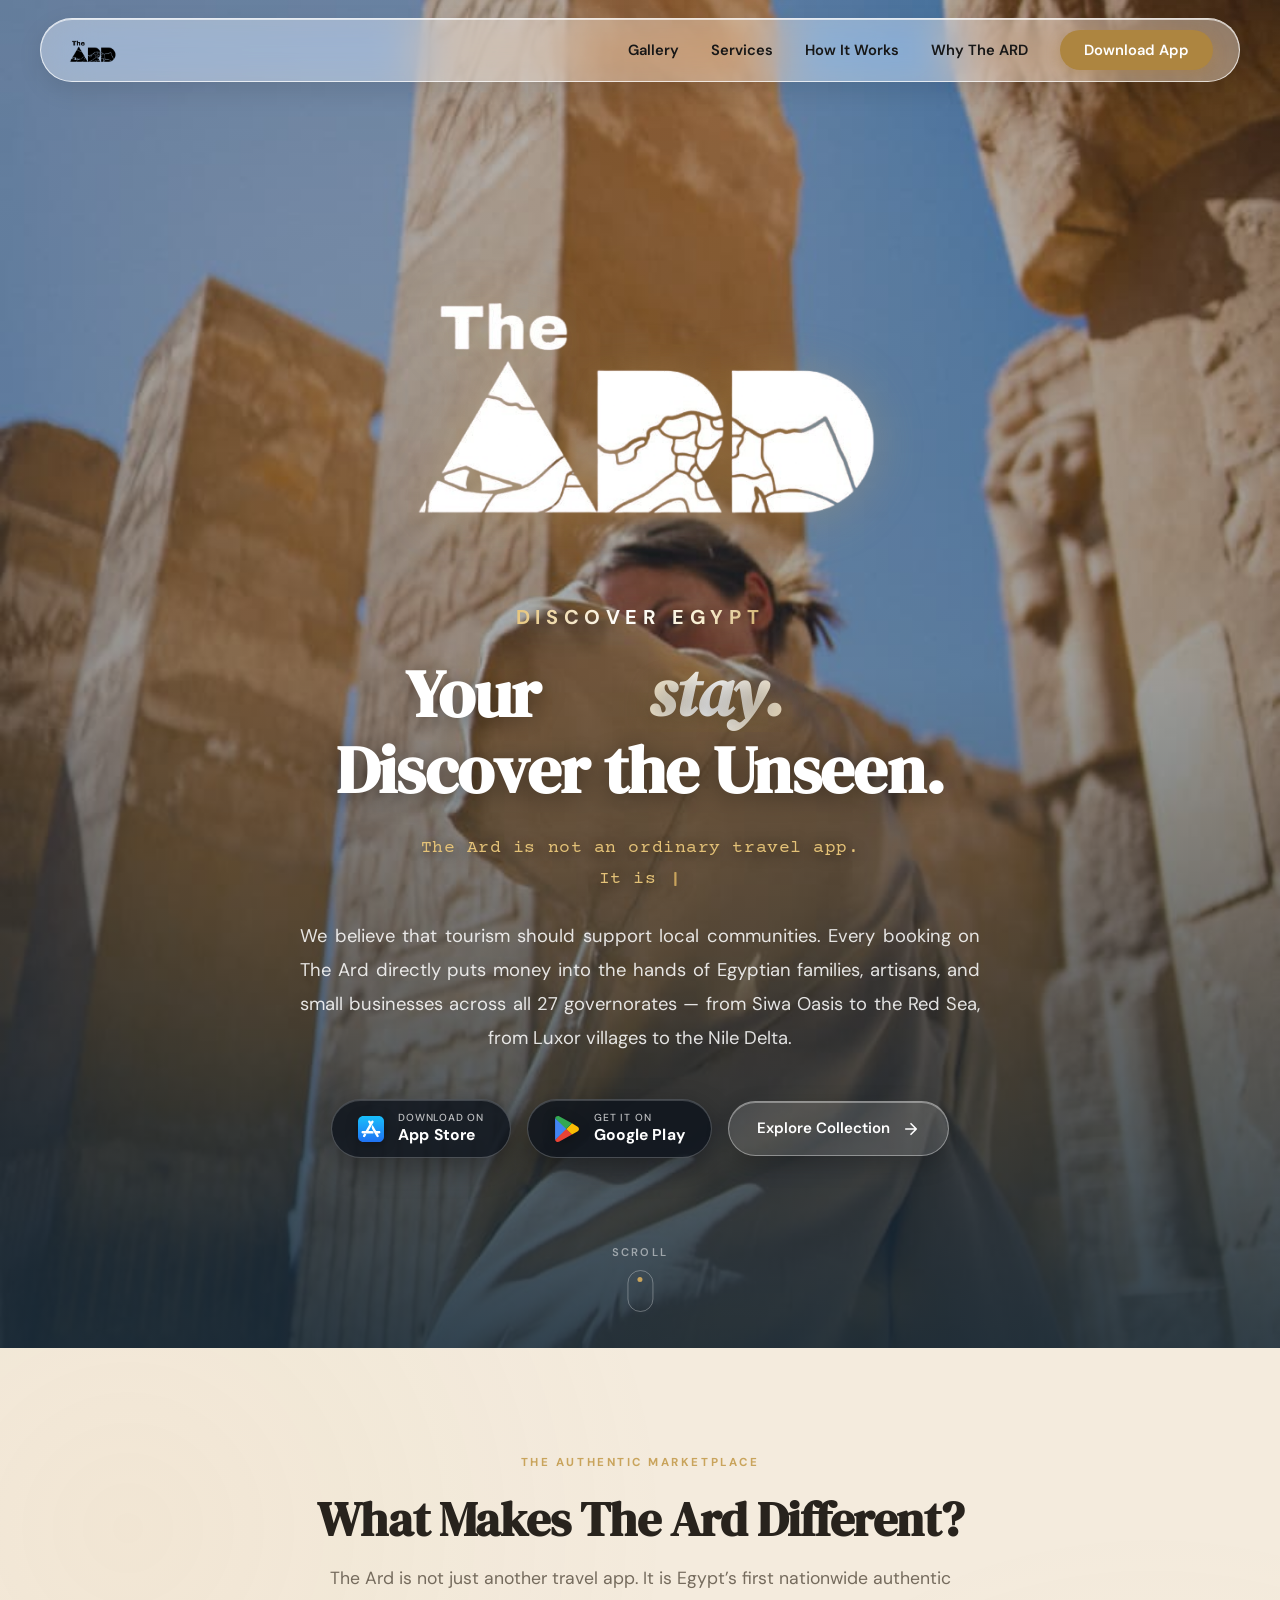
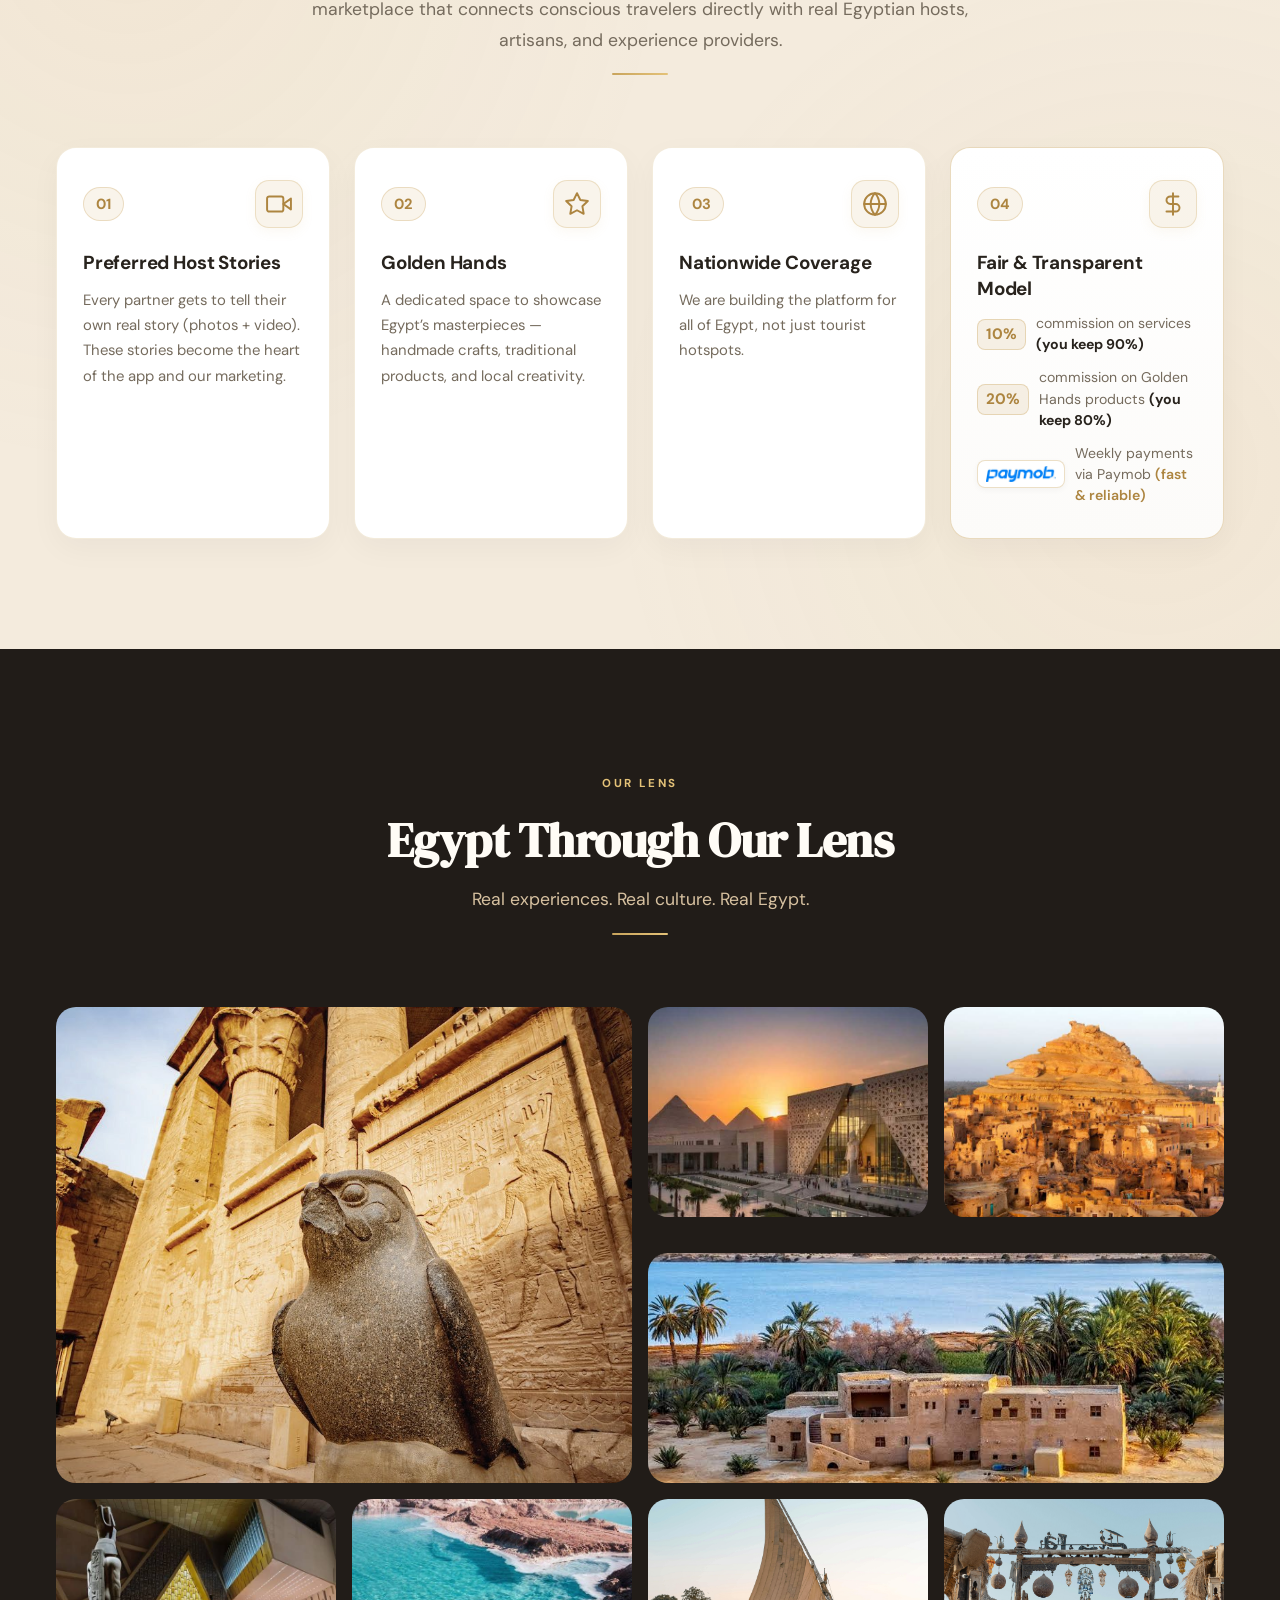
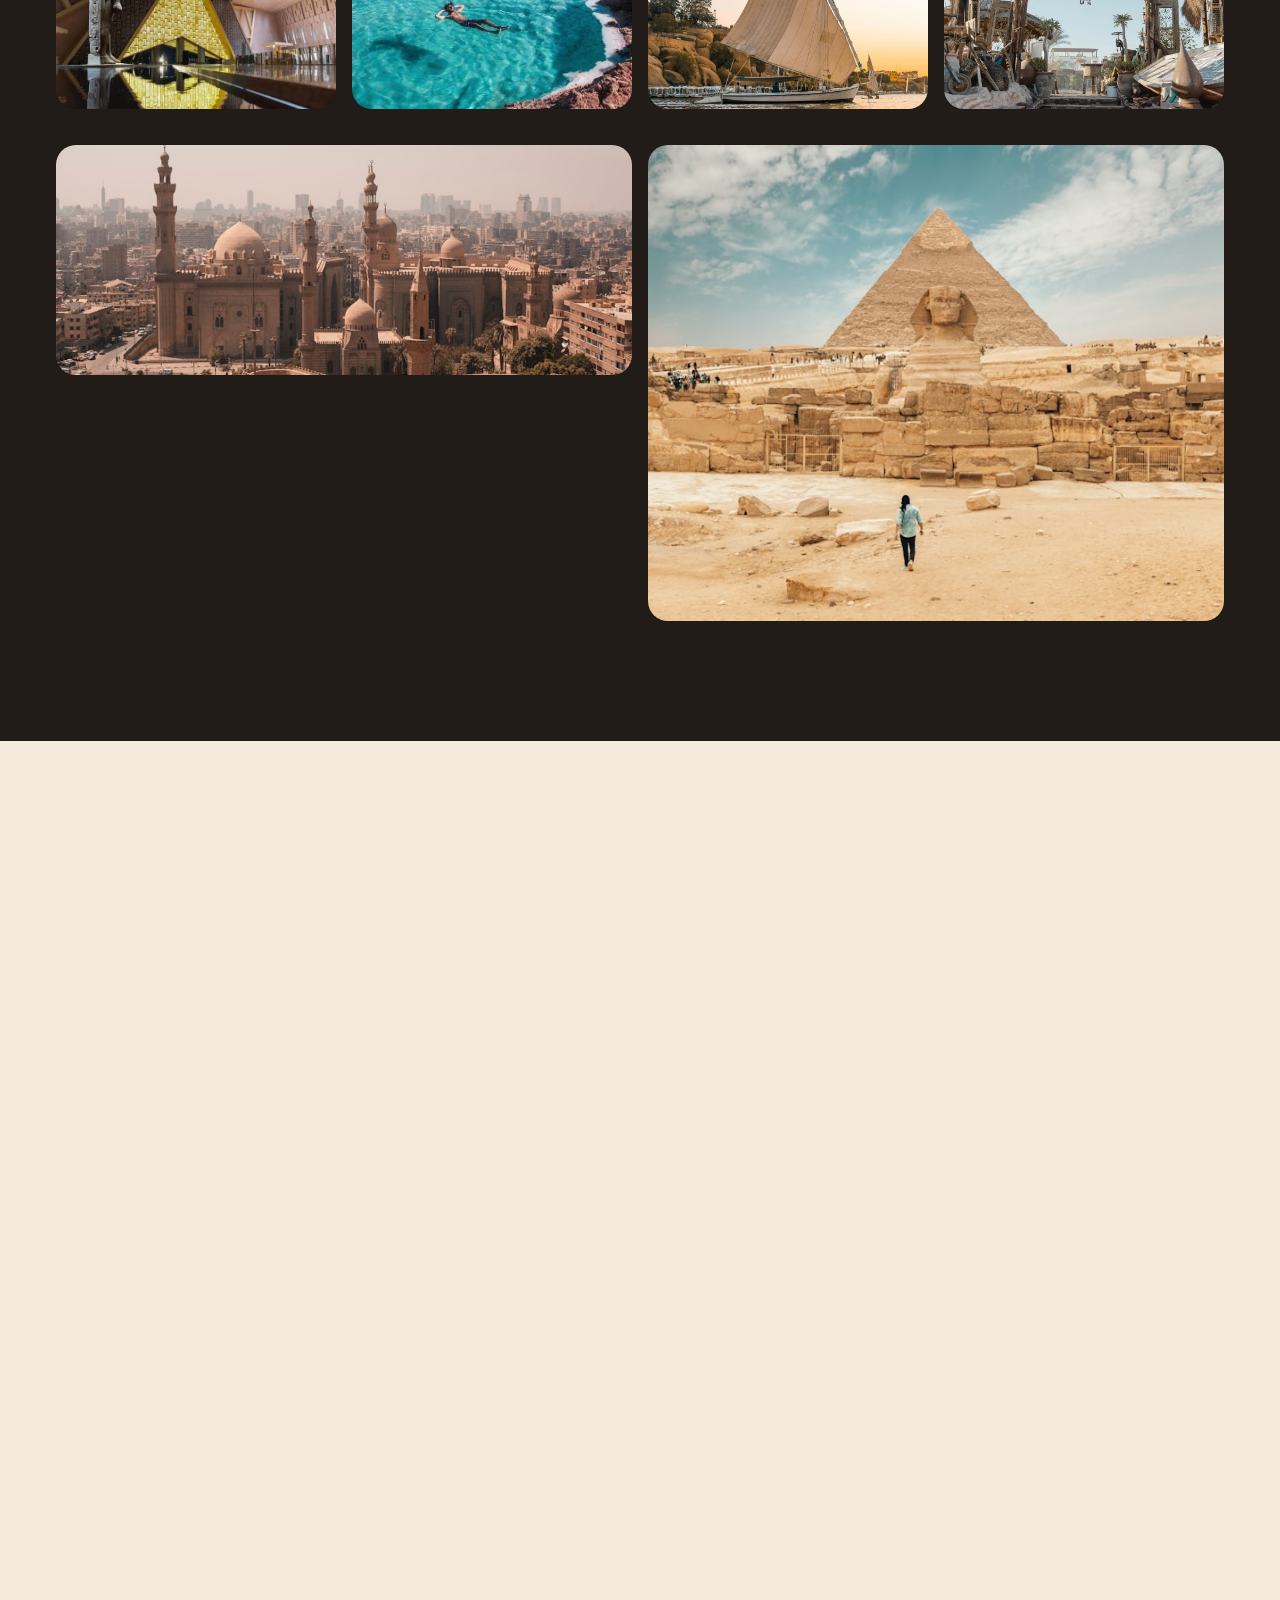
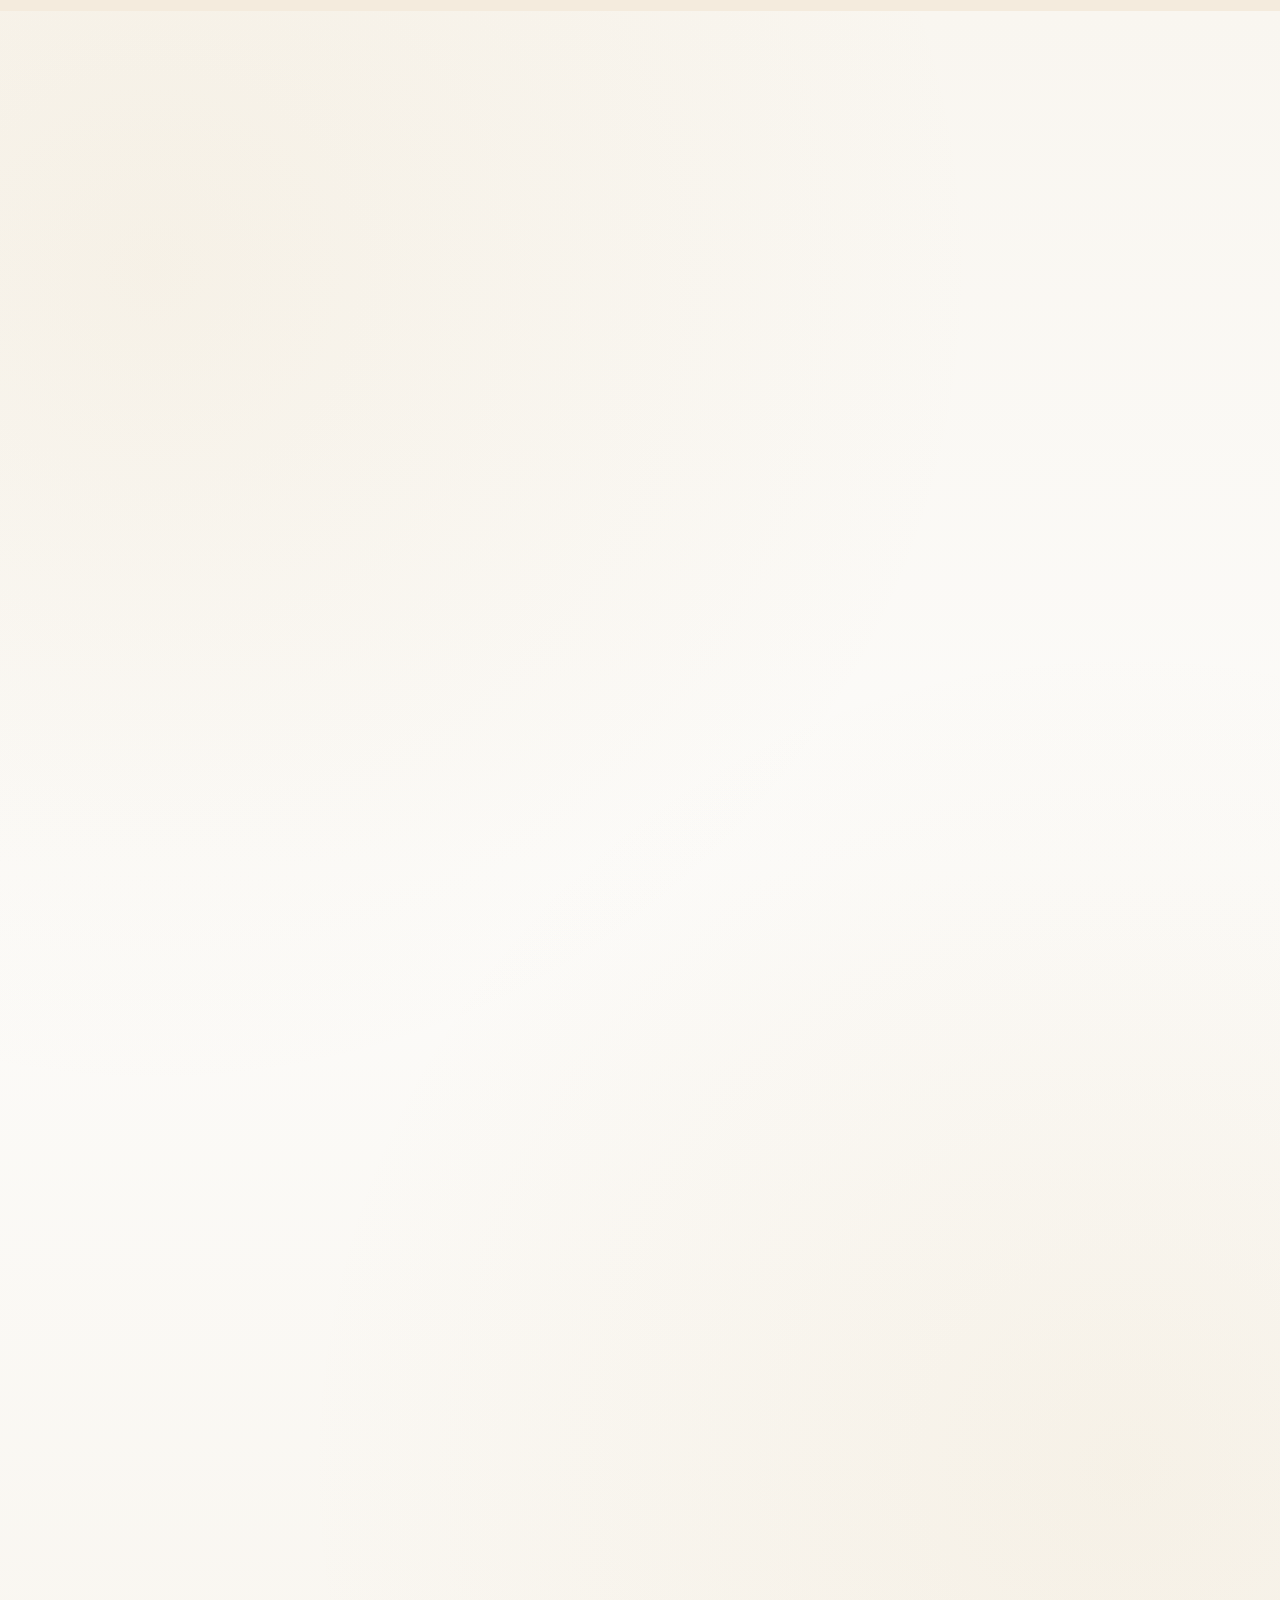
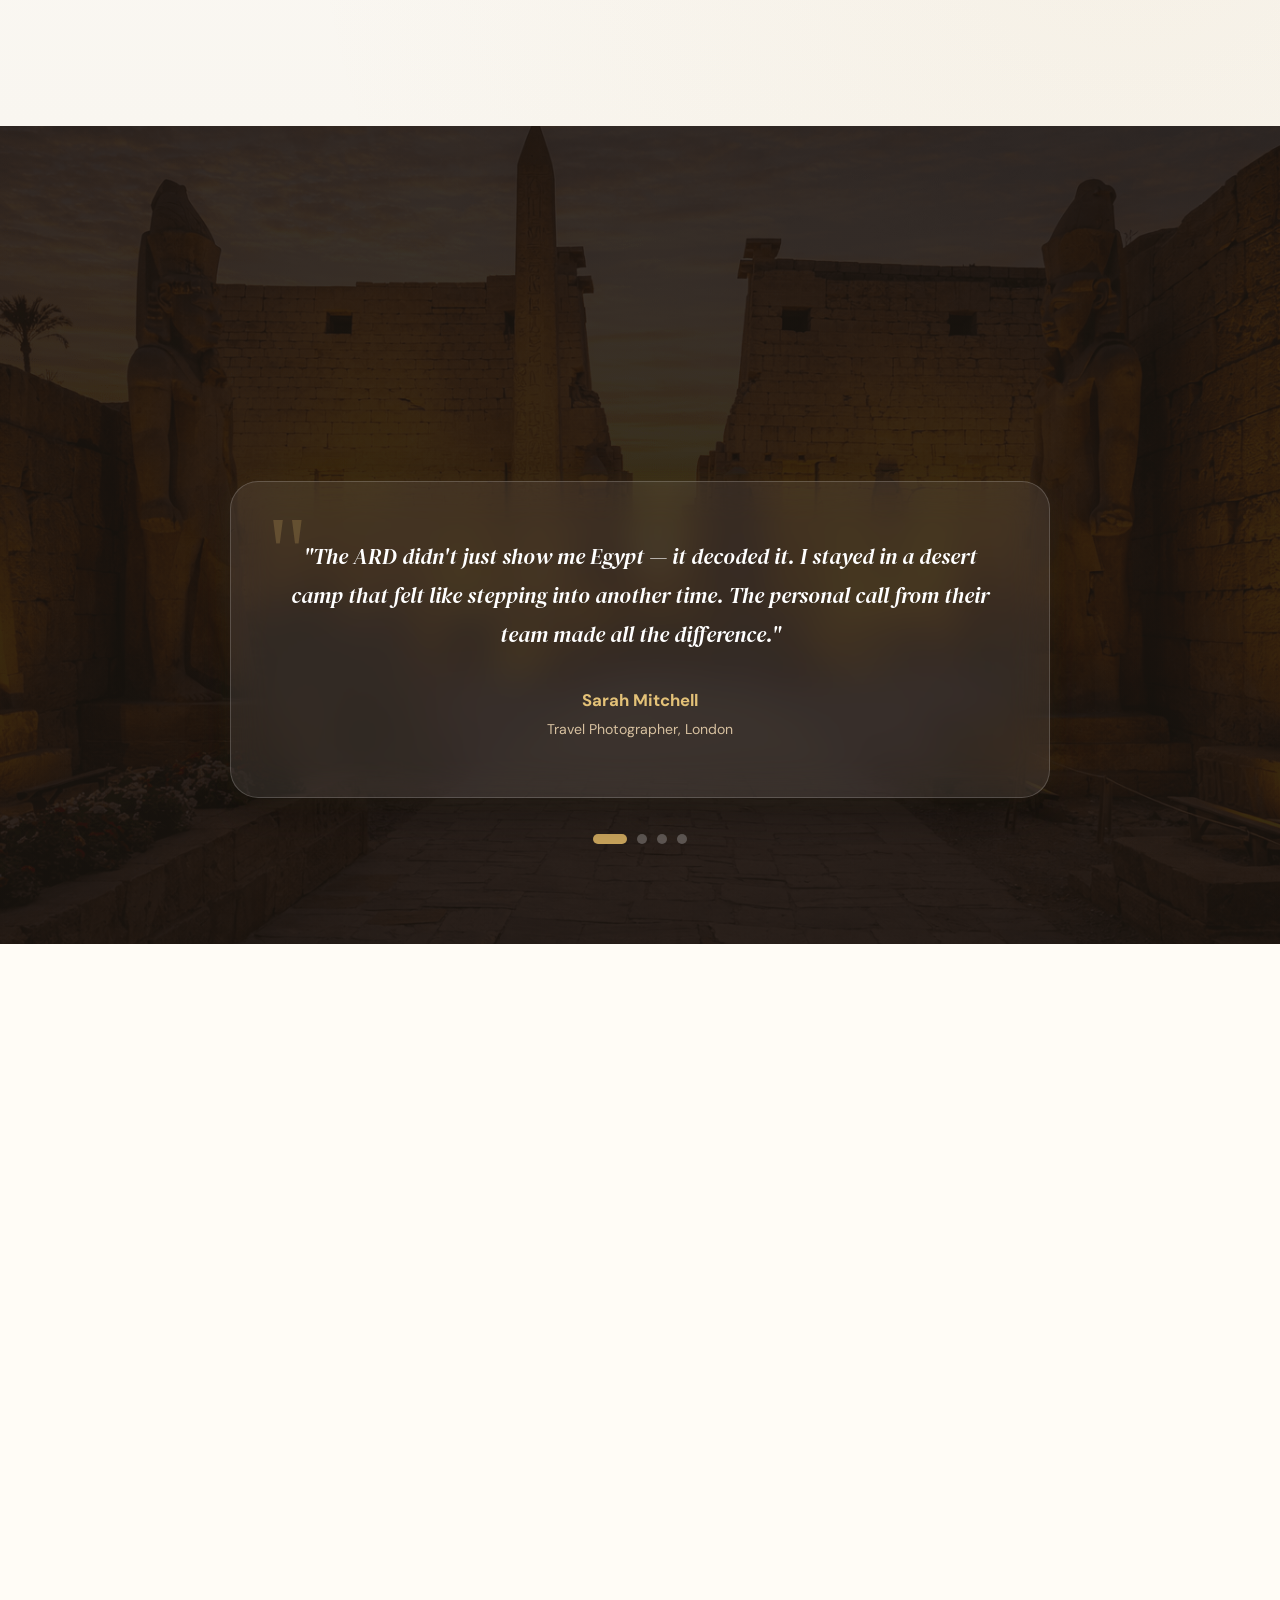
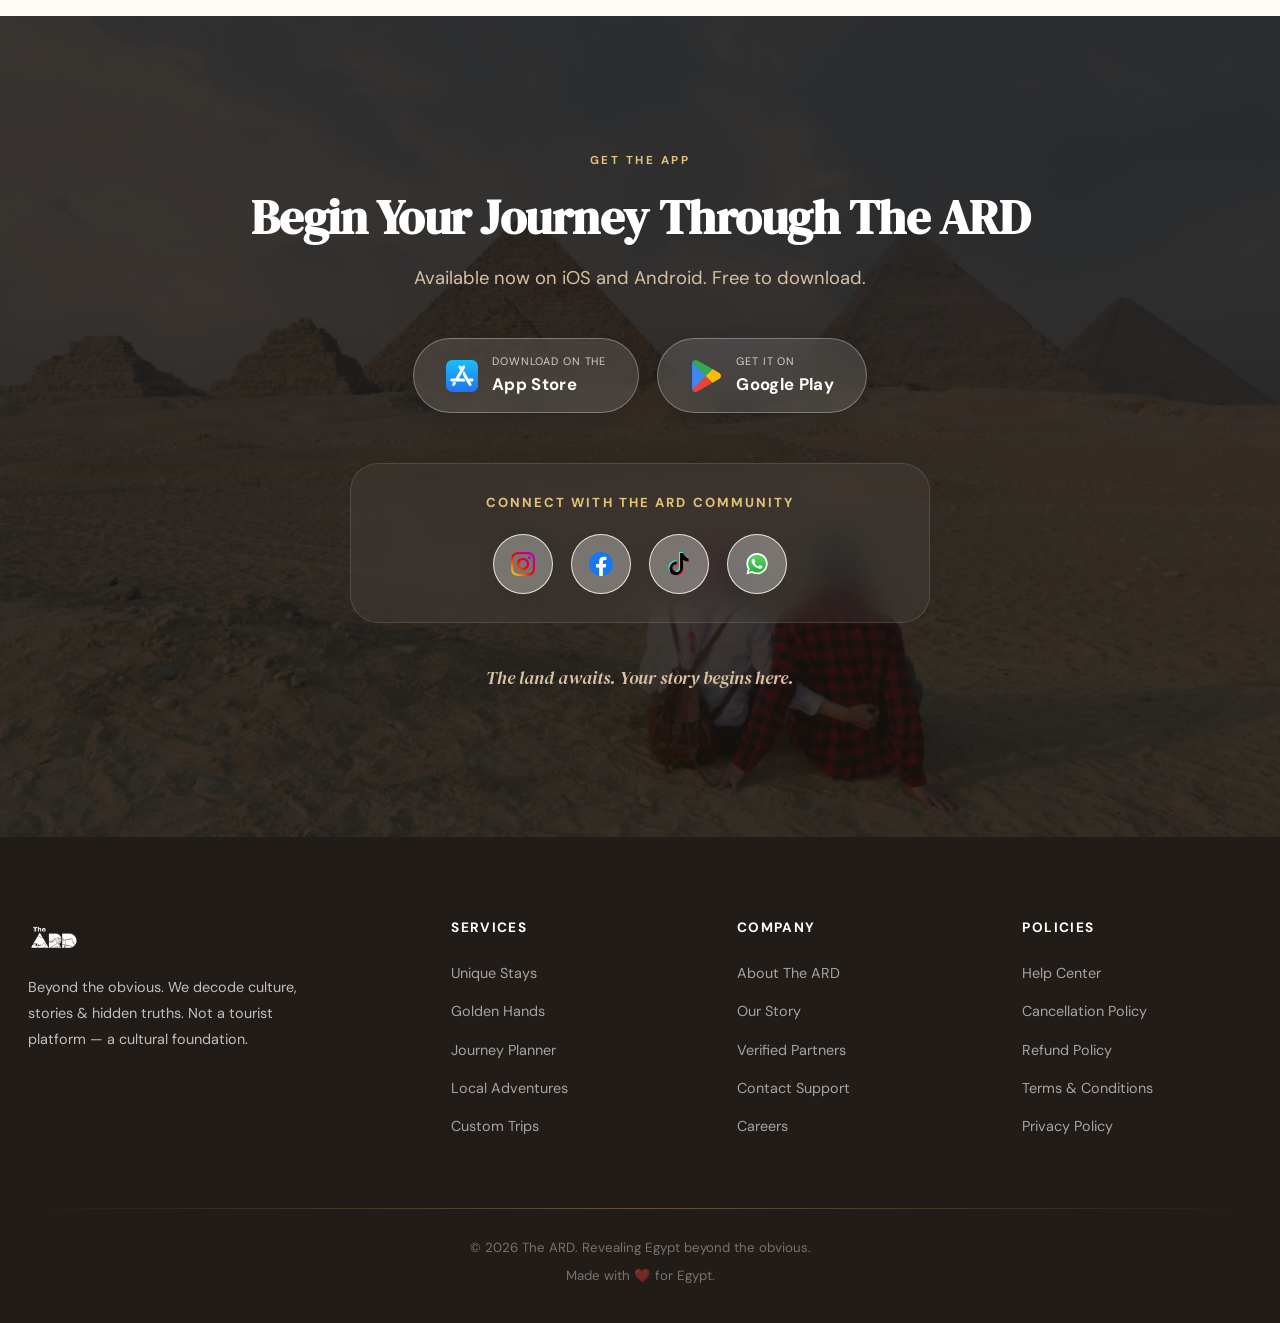
==== commit 76443791: "feat: add comprehensive design system stylesheet and responsive styles" ====
--- a/index.html
+++ b/index.html
@@ -875,9 +875,11 @@
      TESTIMONIALS
      ============================================================ -->
     <section class="testimonials-section" aria-label="Traveler Stories">
+      <div class="testimonials-bg" aria-hidden="true"></div>
+      <div class="testimonials-overlay" aria-hidden="true"></div>
       <div class="container">
         <div class="section-header reveal">
-          <span class="eyebrow">Travelers</span>
+          <span class="eyebrow" style="color: var(--gold-light)">Travelers</span>
           <h2>Stories from the Land</h2>
           <p>Real travelers. Real experiences.</p>
           <div class="gold-divider"></div>
--- a/css/style.css
+++ b/css/style.css
@@ -544,8 +544,8 @@
   background-clip: text;
   -webkit-text-fill-color: transparent;
   animation:
-    heroFadeUp 1.5s var(--ease) 0.35s forwards,
-    shimmerText 3.2s linear 1.2s infinite;
+    heroFadeUp 1.2s var(--ease) 0.35s forwards,
+    shimmerText 5s linear 1.2s infinite;
   opacity: 0;
   filter: drop-shadow(0 2px 14px rgba(201, 164, 92, 0.45));
 }
@@ -2034,7 +2034,7 @@
 .banner-content .eyebrow-shimmer,
 .banner-eyebrow {
   opacity: 1;
-  animation: shimmerText 3.2s linear infinite;
+  animation: shimmerText 5s linear infinite;
 }
 
 .banner-quote {
@@ -2207,10 +2207,61 @@
 }
 
 /* ============================================================
-   TESTIMONIALS
+   TESTIMONIALS (Stories from the Land)
    ============================================================ */
 .testimonials-section {
-  background: var(--warm-white);
+  /* Blur control matching Get the App */
+  --testimonials-bg-blur: 0px;
+
+  position: relative;
+  text-align: center;
+  padding: 130px var(--container-px) 100px;
+  overflow: hidden;
+  background-color: var(--dark-section);
+}
+
+.testimonials-bg {
+  position: absolute;
+  inset: -24px;
+  background-image: url("../images/land.png");
+  background-size: cover;
+  background-position: center;
+  filter: blur(var(--testimonials-bg-blur));
+  -webkit-filter: blur(var(--testimonials-bg-blur));
+  transform: scale(1.08);
+  z-index: 1;
+}
+
+.testimonials-overlay {
+  position: absolute;
+  inset: 0;
+  background: linear-gradient(
+    100deg,
+    rgba(22, 18, 14, 0.85) 0%,
+    rgba(22, 18, 14, 0.85) 100%
+  );
+  z-index: 2;
+}
+
+.testimonials-section .container {
+  position: relative;
+  z-index: 3;
+}
+
+.testimonials-section .section-header {
+  margin-inline: auto;
+  margin-bottom: 50px;
+}
+
+.testimonials-section .section-header h2 {
+  color: #fff;
+  margin-bottom: 18px;
+}
+
+.testimonials-section .section-header p {
+  color: var(--sandstone);
+  font-size: 1.15rem;
+  margin-bottom: 24px;
 }
 
 .testimonials-track {
@@ -2218,9 +2269,16 @@
   margin-inline: auto;
   position: relative;
 }
+
 .testimonial {
   display: none;
-  background: var(--papyrus);
+  background: rgba(255, 255, 255, 0.08);
+  backdrop-filter: blur(20px);
+  -webkit-backdrop-filter: blur(20px);
+  border: 1.5px solid rgba(255, 255, 255, 0.18);
+  box-shadow:
+    0 16px 40px rgba(0, 0, 0, 0.35),
+    0 0 24px rgba(201, 164, 92, 0.1);
   border-radius: var(--radius-xl);
   padding: 56px 52px;
   position: relative;
@@ -2238,40 +2296,45 @@
   font-family: Georgia, serif;
   font-size: 100px;
   line-height: 1;
-  color: rgba(201, 164, 92, 0.18);
+  color: rgba(201, 164, 92, 0.25);
   pointer-events: none;
   user-select: none;
 }
+
 .testimonial-text {
   font-family: var(--font-display);
   font-style: italic;
   font-size: clamp(1.1rem, 2vw, 1.35rem);
-  color: var(--text-secondary);
+  color: #ffffff;
   line-height: 1.8;
   margin-bottom: 32px;
   position: relative;
   z-index: 1;
 }
+
 .testimonial-author {
   font-weight: 700;
   font-size: 1.05rem;
+  color: var(--gold-light);
   margin-bottom: 4px;
 }
+
 .testimonial-role {
-  color: var(--text-muted);
+  color: var(--sandstone);
   font-size: 0.88rem;
 }
 
-.t-dots {
+.testimonials-section .t-dots {
   display: flex;
   gap: 10px;
   justify-content: center;
   margin-top: 36px;
 }
-.t-dot {
+
+.testimonials-section .t-dot {
   width: 10px;
   height: 10px;
-  background: rgba(23, 43, 58, 0.2);
+  background: rgba(255, 255, 255, 0.25);
   border-radius: 99px;
   cursor: pointer;
   border: none;
@@ -2279,7 +2342,8 @@
     background 0.3s,
     width 0.35s var(--ease);
 }
-.t-dot.active {
+
+.testimonials-section .t-dot.active {
   background: var(--gold);
   width: 34px;
 }
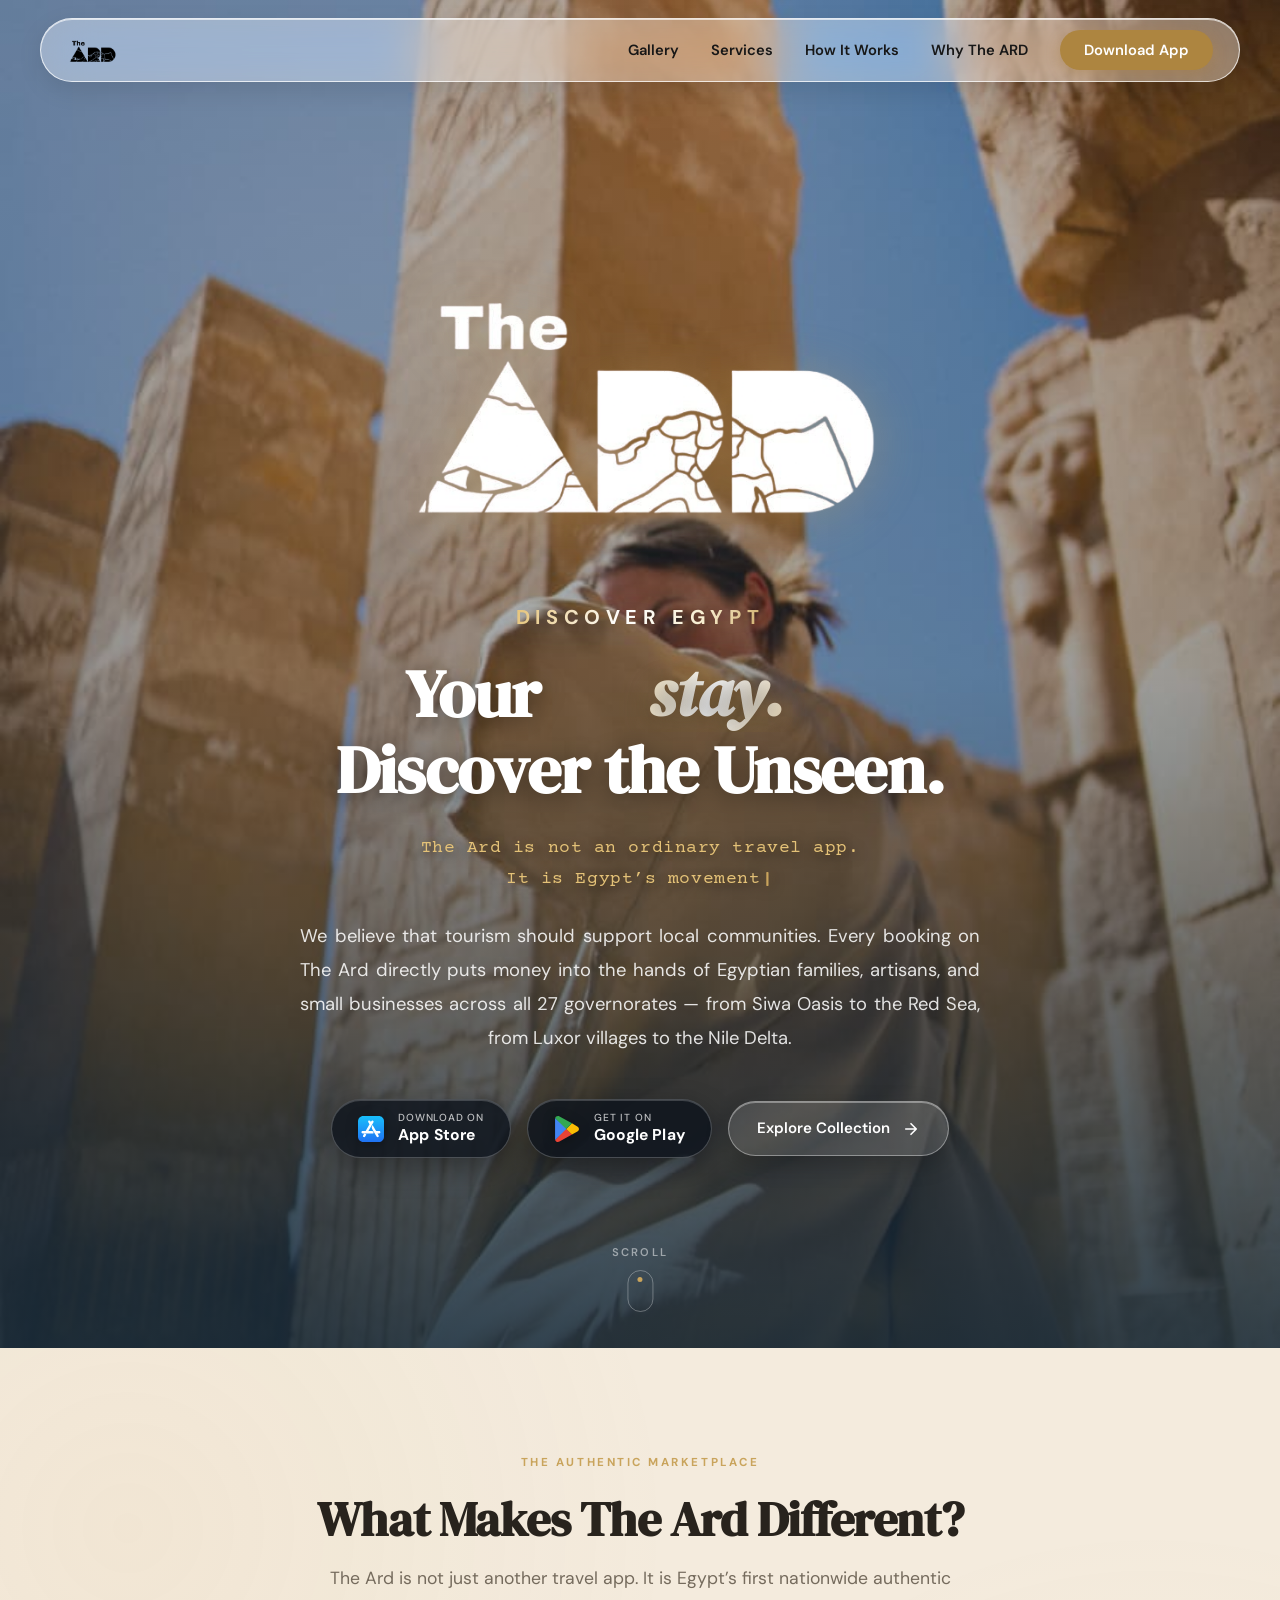
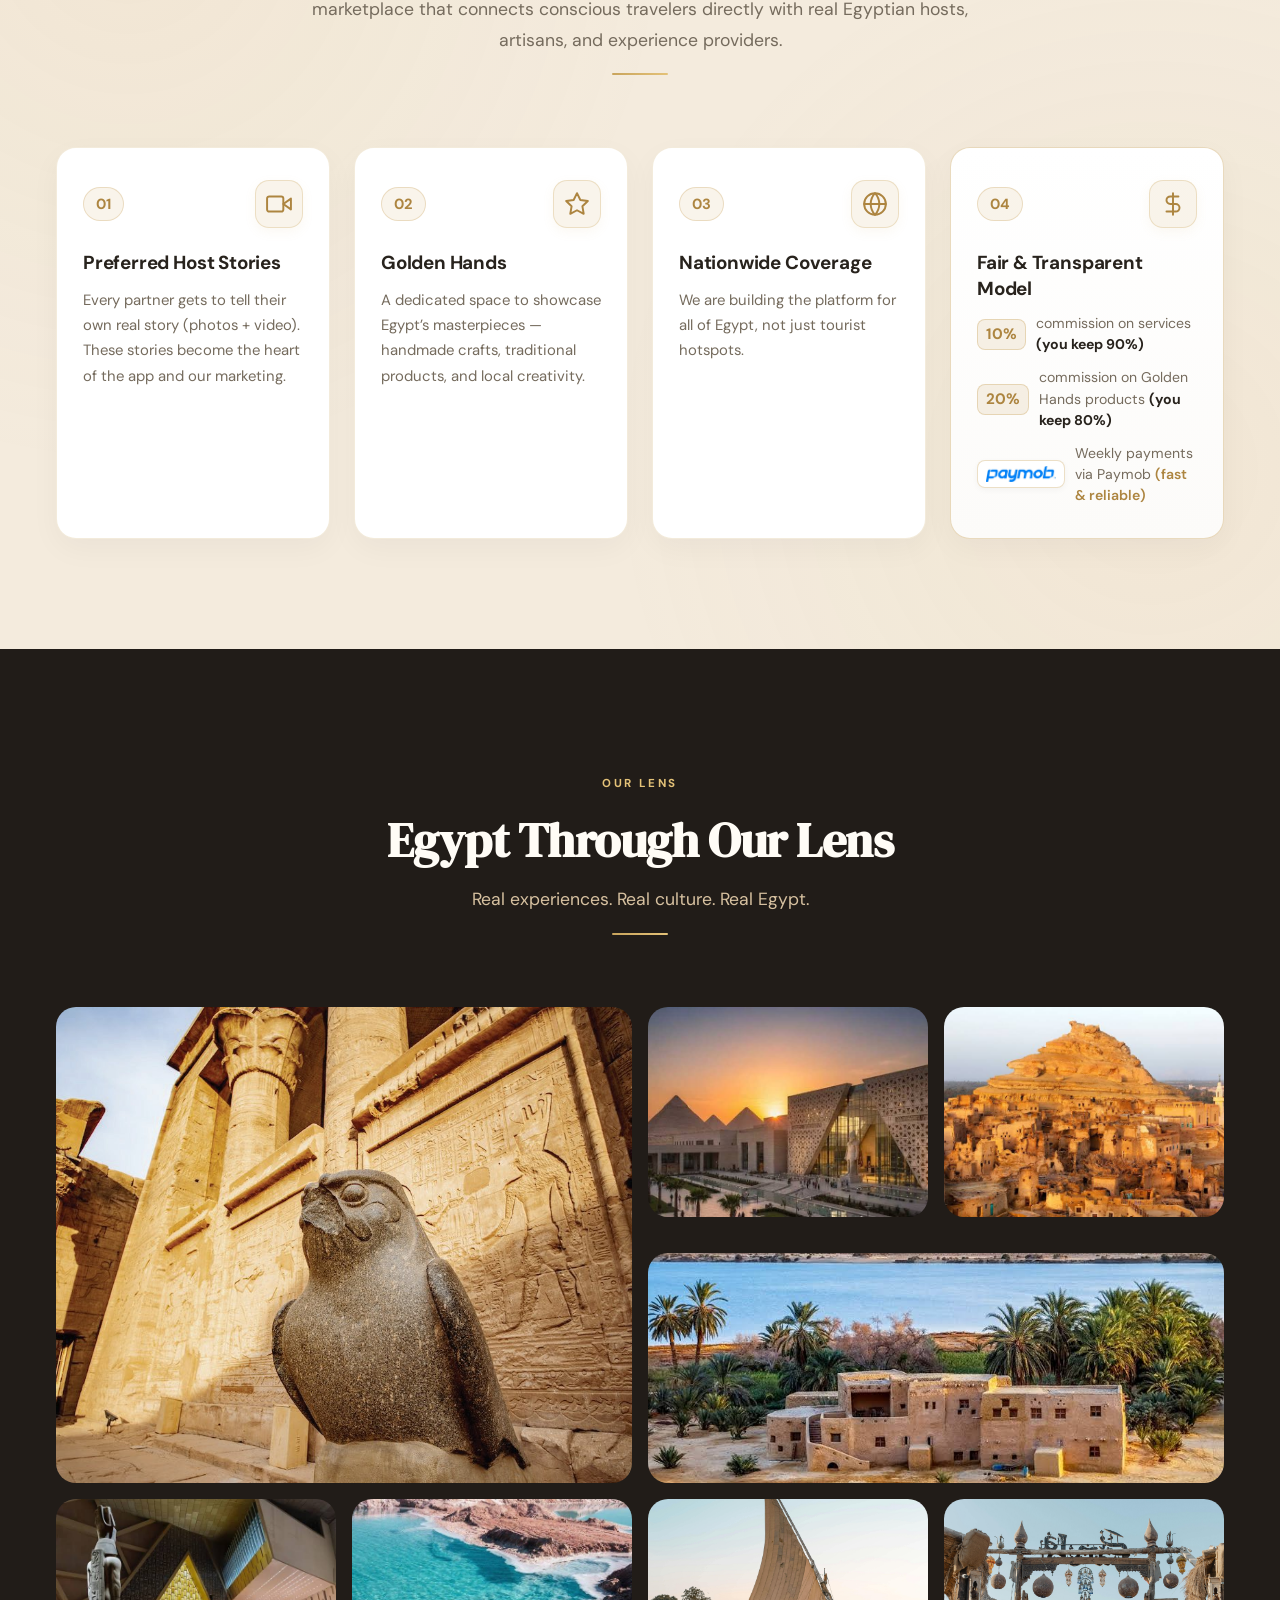
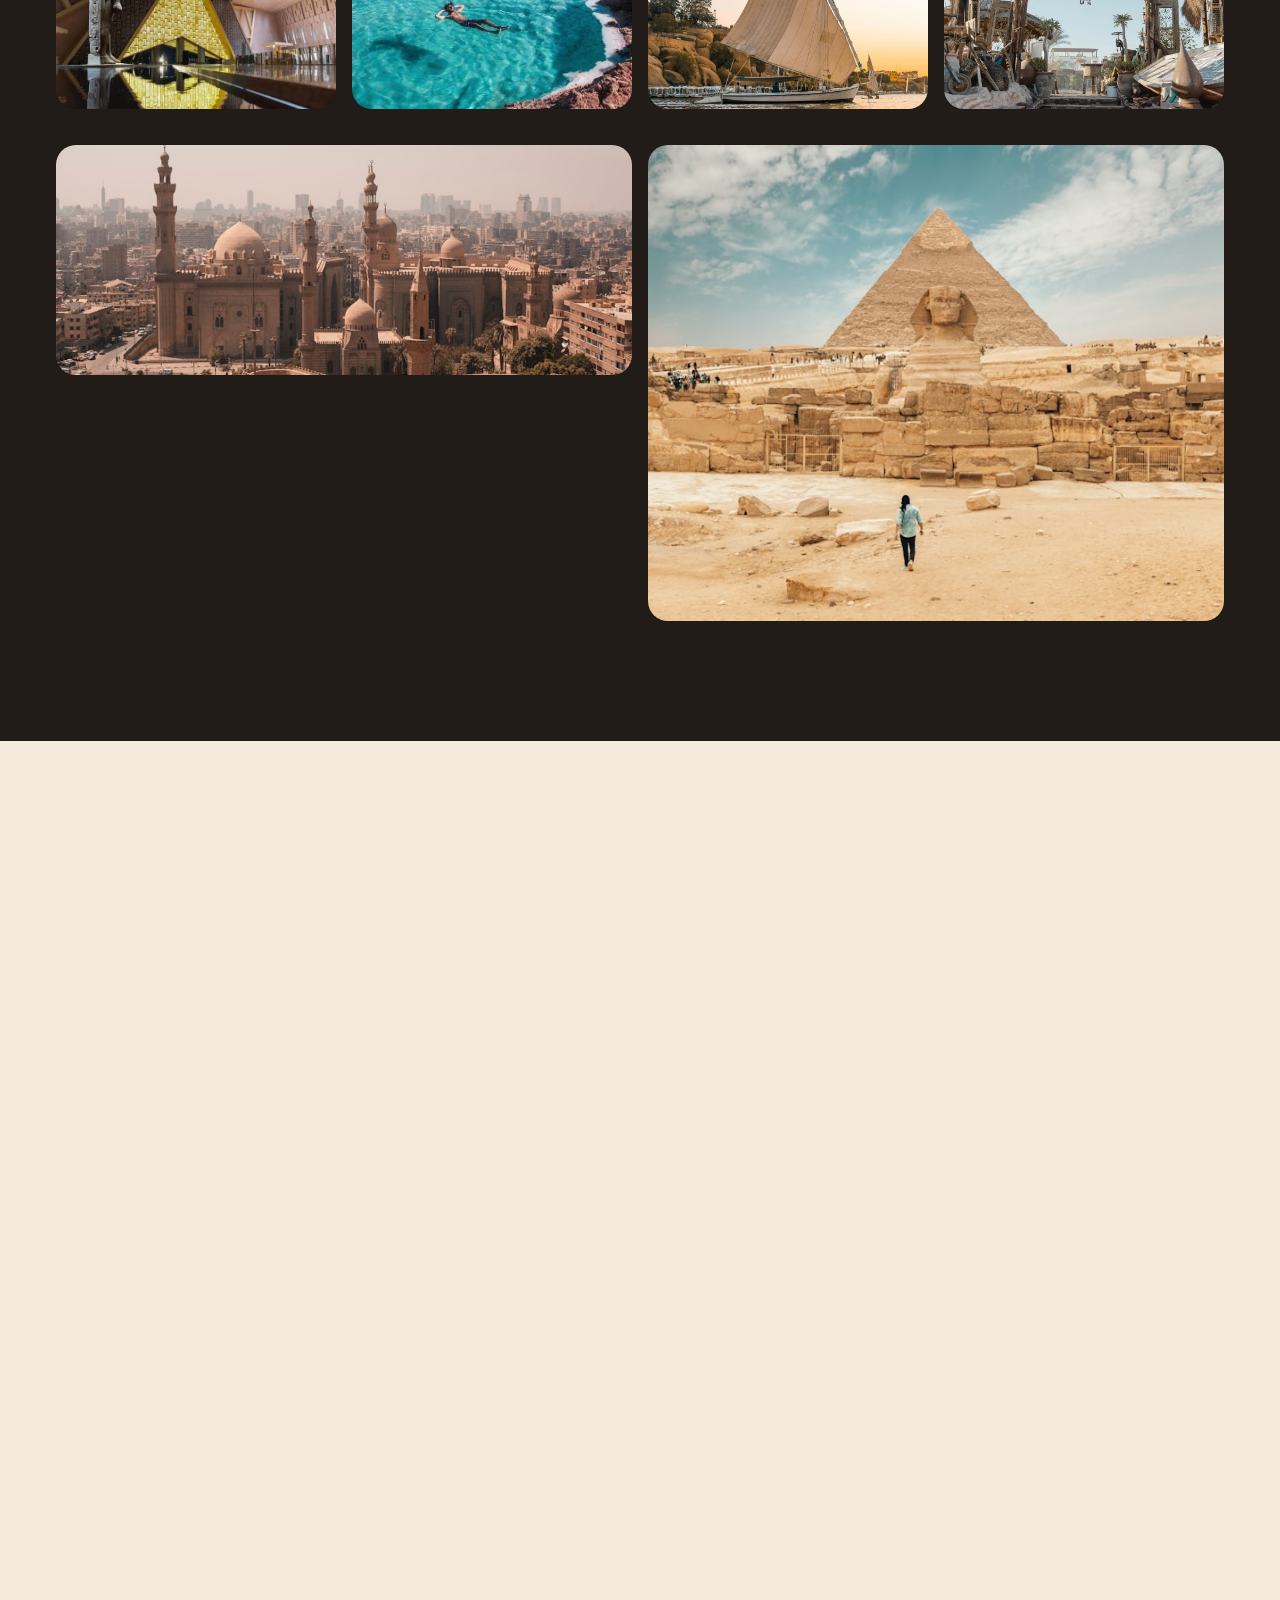
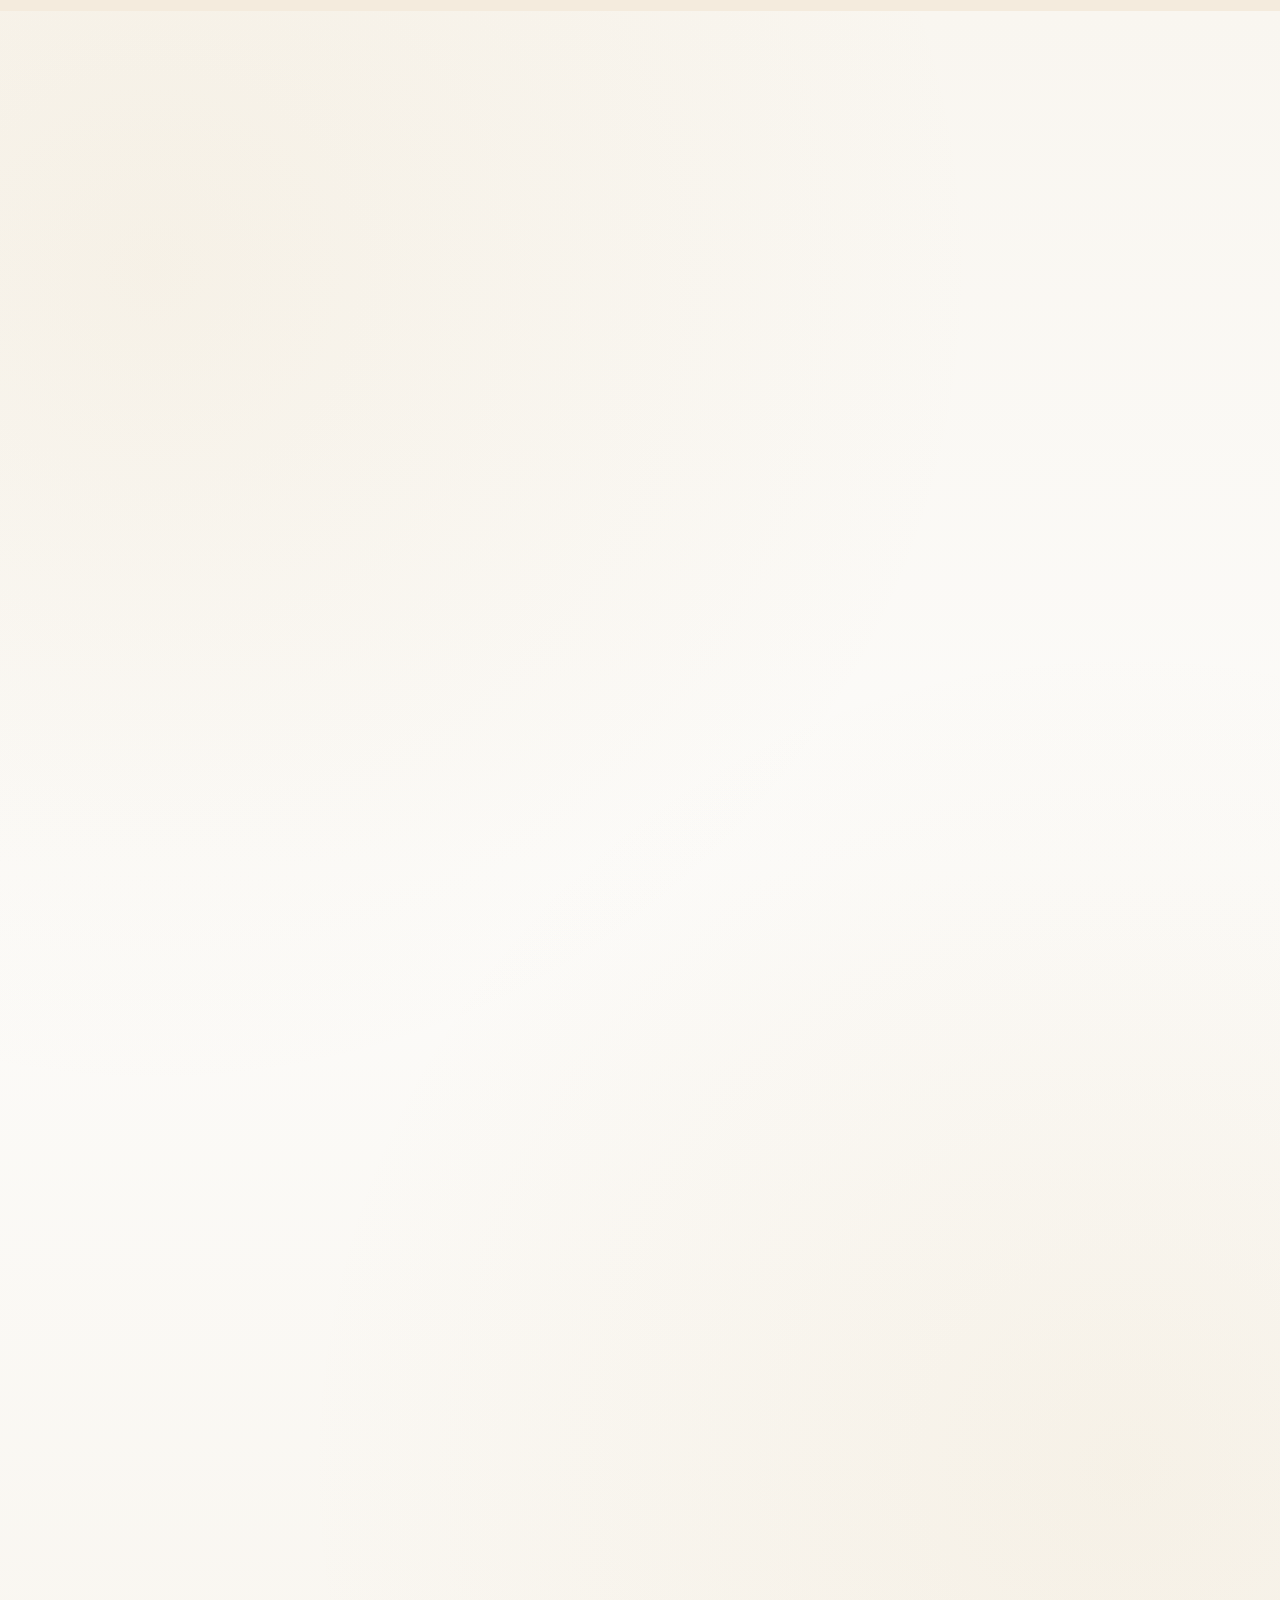
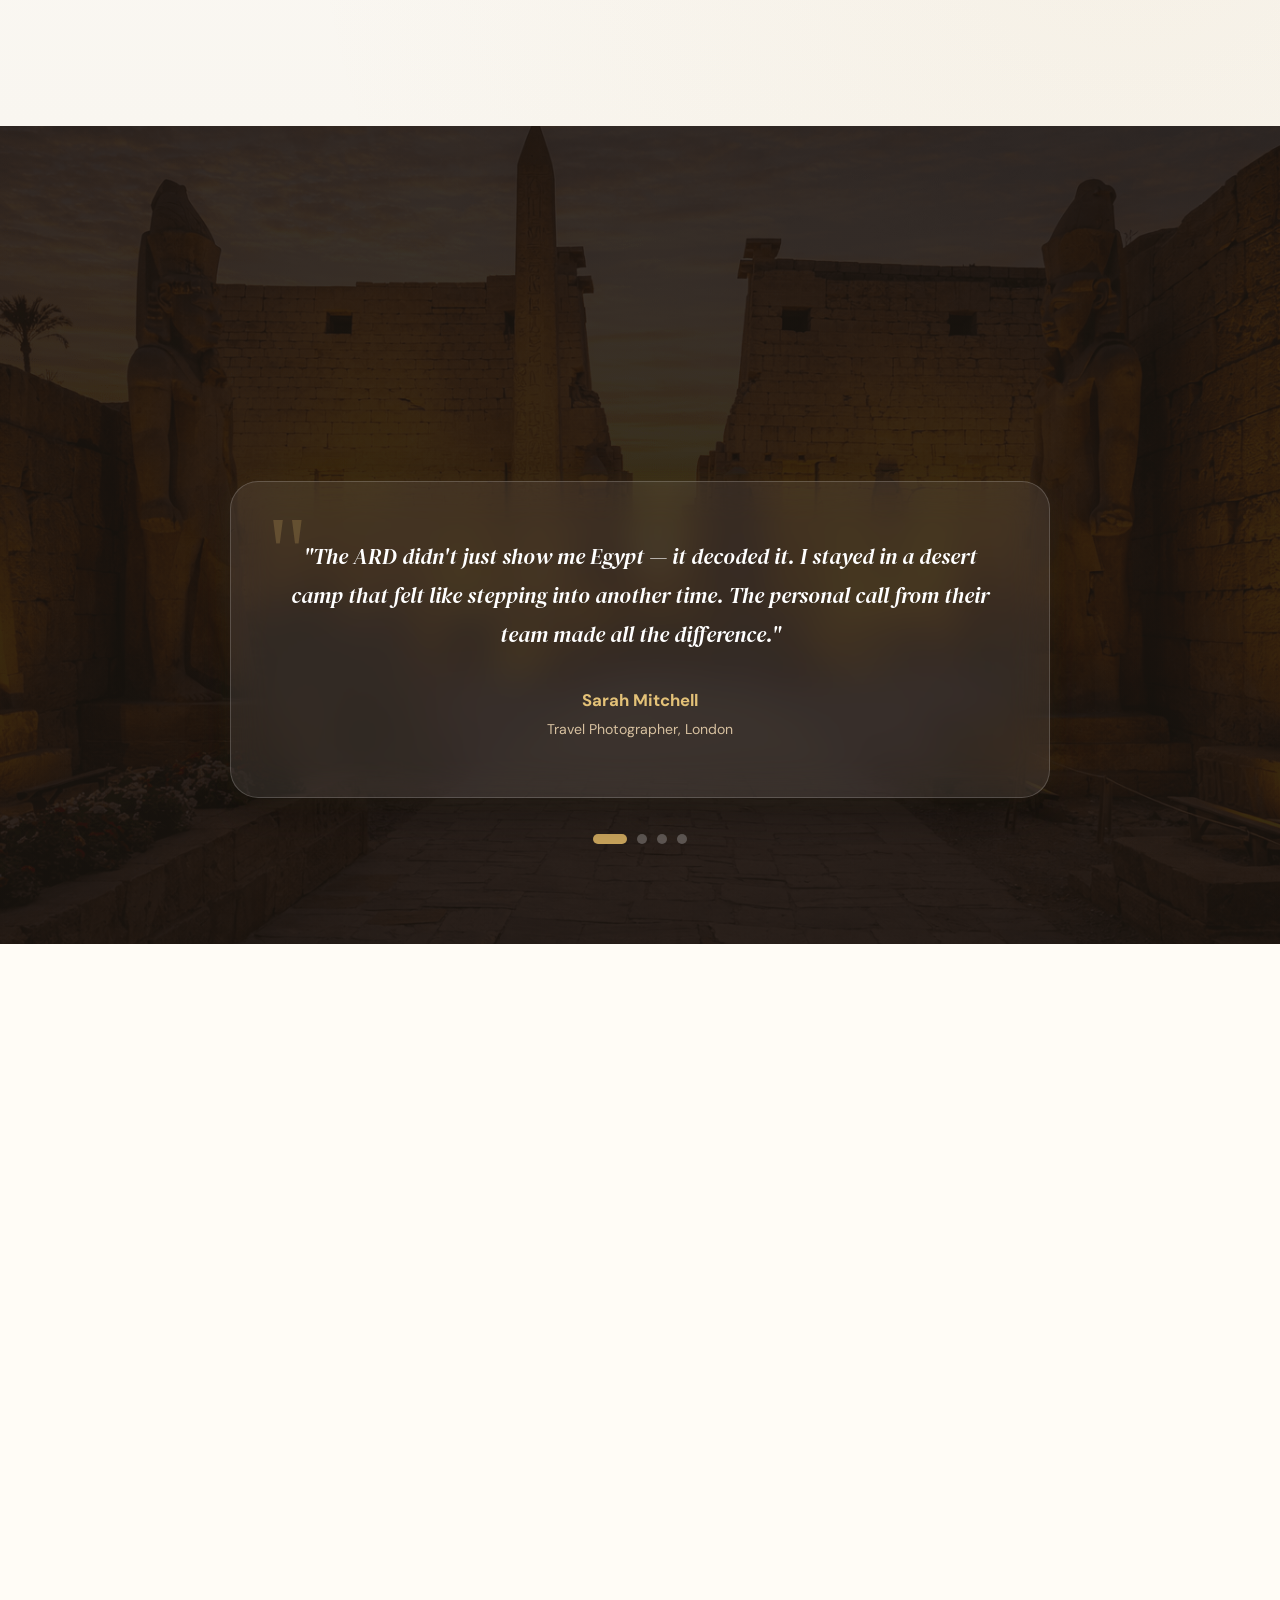
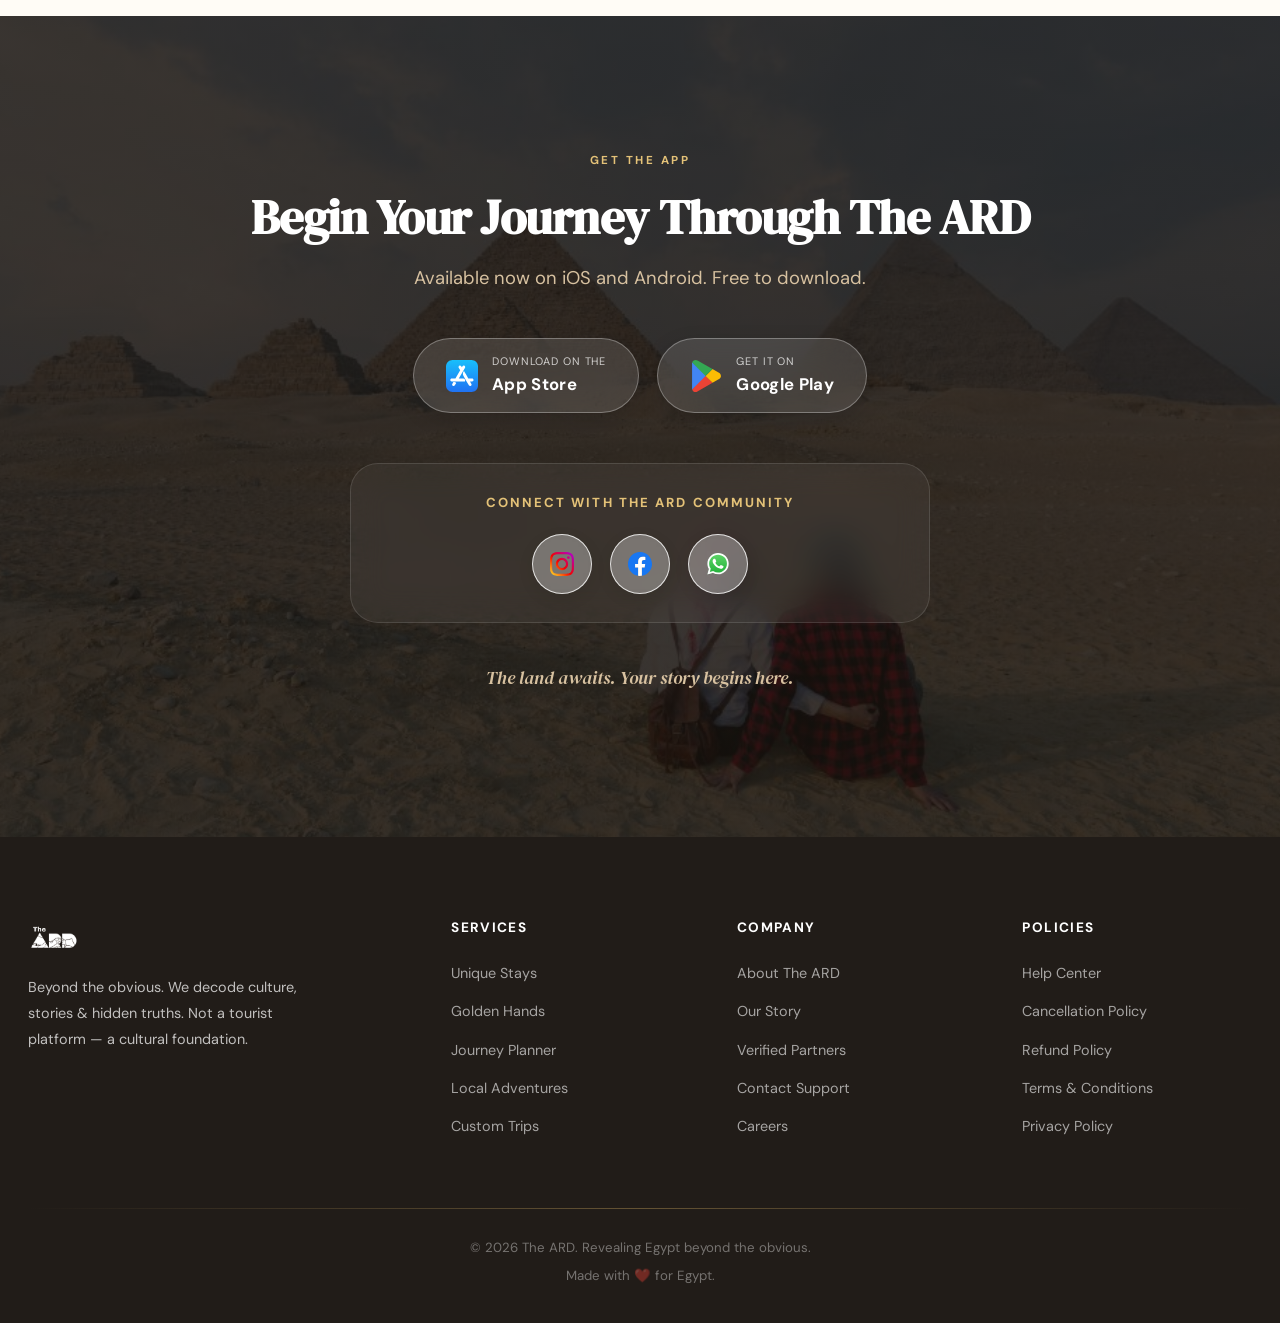
==== commit fe554a84: "style: format index.html and remove scratch files" ====
--- a/index.html
+++ b/index.html
@@ -171,13 +171,20 @@
     <!-- ============================================================
      WHAT MAKES THE ARD DIFFERENT?
      ============================================================ -->
-    <section id="different" class="different-section" aria-label="What Makes The Ard Different">
+    <section
+      id="different"
+      class="different-section"
+      aria-label="What Makes The Ard Different"
+    >
       <div class="container">
         <div class="section-header reveal">
           <span class="eyebrow">The Authentic Marketplace</span>
           <h2>What Makes The Ard Different?</h2>
           <p class="different-lead">
-            The Ard is not just another travel app. It is Egypt’s first nationwide authentic marketplace that connects conscious travelers directly with real Egyptian hosts, artisans, and experience providers.
+            The Ard is not just another travel app. It is Egypt’s first
+            nationwide authentic marketplace that connects conscious travelers
+            directly with real Egyptian hosts, artisans, and experience
+            providers.
           </p>
           <div class="gold-divider"></div>
         </div>
@@ -188,15 +195,25 @@
             <div class="different-card-header">
               <span class="different-badge">01</span>
               <div class="different-icon-wrap" aria-hidden="true">
-                <svg viewBox="0 0 24 24" width="26" height="26" fill="none" stroke="currentColor" stroke-width="1.8" stroke-linecap="round" stroke-linejoin="round">
-                  <path d="M23 7l-7 5 7 5V7z"/>
-                  <rect x="1" y="5" width="15" height="14" rx="2" ry="2"/>
+                <svg
+                  viewBox="0 0 24 24"
+                  width="26"
+                  height="26"
+                  fill="none"
+                  stroke="currentColor"
+                  stroke-width="1.8"
+                  stroke-linecap="round"
+                  stroke-linejoin="round"
+                >
+                  <path d="M23 7l-7 5 7 5V7z" />
+                  <rect x="1" y="5" width="15" height="14" rx="2" ry="2" />
                 </svg>
               </div>
             </div>
             <h3>Preferred Host Stories</h3>
             <p>
-              Every partner gets to tell their own real story (photos + video). These stories become the heart of the app and our marketing.
+              Every partner gets to tell their own real story (photos + video).
+              These stories become the heart of the app and our marketing.
             </p>
           </div>
 
@@ -205,14 +222,26 @@
             <div class="different-card-header">
               <span class="different-badge">02</span>
               <div class="different-icon-wrap" aria-hidden="true">
-                <svg viewBox="0 0 24 24" width="26" height="26" fill="none" stroke="currentColor" stroke-width="1.8" stroke-linecap="round" stroke-linejoin="round">
-                  <path d="M12 2l3.09 6.26L22 9.27l-5 4.87 1.18 6.88L12 17.77l-6.18 3.25L7 14.14 2 9.27l6.91-1.01L12 2z"/>
+                <svg
+                  viewBox="0 0 24 24"
+                  width="26"
+                  height="26"
+                  fill="none"
+                  stroke="currentColor"
+                  stroke-width="1.8"
+                  stroke-linecap="round"
+                  stroke-linejoin="round"
+                >
+                  <path
+                    d="M12 2l3.09 6.26L22 9.27l-5 4.87 1.18 6.88L12 17.77l-6.18 3.25L7 14.14 2 9.27l6.91-1.01L12 2z"
+                  />
                 </svg>
               </div>
             </div>
             <h3>Golden Hands</h3>
             <p>
-              A dedicated space to showcase Egypt’s masterpieces — handmade crafts, traditional products, and local creativity.
+              A dedicated space to showcase Egypt’s masterpieces — handmade
+              crafts, traditional products, and local creativity.
             </p>
           </div>
 
@@ -221,16 +250,28 @@
             <div class="different-card-header">
               <span class="different-badge">03</span>
               <div class="different-icon-wrap" aria-hidden="true">
-                <svg viewBox="0 0 24 24" width="26" height="26" fill="none" stroke="currentColor" stroke-width="1.8" stroke-linecap="round" stroke-linejoin="round">
-                  <circle cx="12" cy="12" r="10"/>
-                  <line x1="2" y1="12" x2="22" y2="12"/>
-                  <path d="M12 2a15.3 15.3 0 0 1 4 10 15.3 15.3 0 0 1-4 10 15.3 15.3 0 0 1-4-10 15.3 15.3 0 0 1 4-10z"/>
+                <svg
+                  viewBox="0 0 24 24"
+                  width="26"
+                  height="26"
+                  fill="none"
+                  stroke="currentColor"
+                  stroke-width="1.8"
+                  stroke-linecap="round"
+                  stroke-linejoin="round"
+                >
+                  <circle cx="12" cy="12" r="10" />
+                  <line x1="2" y1="12" x2="22" y2="12" />
+                  <path
+                    d="M12 2a15.3 15.3 0 0 1 4 10 15.3 15.3 0 0 1-4 10 15.3 15.3 0 0 1-4-10 15.3 15.3 0 0 1 4-10z"
+                  />
                 </svg>
               </div>
             </div>
             <h3>Nationwide Coverage</h3>
             <p>
-              We are building the platform for all of Egypt, not just tourist hotspots.
+              We are building the platform for all of Egypt, not just tourist
+              hotspots.
             </p>
           </div>
 
@@ -239,8 +280,19 @@
             <div class="different-card-header">
               <span class="different-badge">04</span>
               <div class="different-icon-wrap" aria-hidden="true">
-                <svg viewBox="0 0 24 24" width="26" height="26" fill="none" stroke="currentColor" stroke-width="1.8" stroke-linecap="round" stroke-linejoin="round">
-                  <path d="M12 2v20M17 5H9.5a3.5 3.5 0 0 0 0 7h5a3.5 3.5 0 0 1 0 7H6"/>
+                <svg
+                  viewBox="0 0 24 24"
+                  width="26"
+                  height="26"
+                  fill="none"
+                  stroke="currentColor"
+                  stroke-width="1.8"
+                  stroke-linecap="round"
+                  stroke-linejoin="round"
+                >
+                  <path
+                    d="M12 2v20M17 5H9.5a3.5 3.5 0 0 0 0 7h5a3.5 3.5 0 0 1 0 7H6"
+                  />
                 </svg>
               </div>
             </div>
@@ -248,17 +300,29 @@
             <ul class="different-model-list">
               <li>
                 <span class="model-rate">10%</span>
-                <span class="model-detail">commission on services <strong>(you keep 90%)</strong></span>
+                <span class="model-detail"
+                  >commission on services <strong>(you keep 90%)</strong></span
+                >
               </li>
               <li>
                 <span class="model-rate">20%</span>
-                <span class="model-detail">commission on Golden Hands products <strong>(you keep 80%)</strong></span>
+                <span class="model-detail"
+                  >commission on Golden Hands products
+                  <strong>(you keep 80%)</strong></span
+                >
               </li>
               <li class="paymob-item">
                 <div class="paymob-badge">
-                  <img src="./images/paymob.jpg" alt="Paymob" class="paymob-img" />
+                  <img
+                    src="./images/paymob.jpg"
+                    alt="Paymob"
+                    class="paymob-img"
+                  />
                 </div>
-                <span class="model-detail">Weekly payments via Paymob <em>(fast &amp; reliable)</em></span>
+                <span class="model-detail"
+                  >Weekly payments via Paymob
+                  <em>(fast &amp; reliable)</em></span
+                >
               </li>
             </ul>
           </div>
@@ -717,14 +781,27 @@
             <div class="movement-card-top">
               <span class="movement-badge">01</span>
               <div class="movement-icon-wrap" aria-hidden="true">
-                <svg viewBox="0 0 24 24" width="26" height="26" fill="none" stroke="currentColor" stroke-width="1.8" stroke-linecap="round" stroke-linejoin="round">
-                  <path d="M12 2v20M17 5H9.5a3.5 3.5 0 0 0 0 7h5a3.5 3.5 0 0 1 0 7H6"/>
+                <svg
+                  viewBox="0 0 24 24"
+                  width="26"
+                  height="26"
+                  fill="none"
+                  stroke="currentColor"
+                  stroke-width="1.8"
+                  stroke-linecap="round"
+                  stroke-linejoin="round"
+                >
+                  <path
+                    d="M12 2v20M17 5H9.5a3.5 3.5 0 0 0 0 7h5a3.5 3.5 0 0 1 0 7H6"
+                  />
                 </svg>
               </div>
             </div>
             <h3>Strengthen Local Economy</h3>
             <p>
-              Strengthen the local Egyptian economy by directing tourism revenue straight to community businesses, independent guides, and local hosts.
+              Strengthen the local Egyptian economy by directing tourism revenue
+              straight to community businesses, independent guides, and local
+              hosts.
             </p>
           </div>
 
@@ -732,15 +809,28 @@
             <div class="movement-card-top">
               <span class="movement-badge">02</span>
               <div class="movement-icon-wrap" aria-hidden="true">
-                <svg viewBox="0 0 24 24" width="26" height="26" fill="none" stroke="currentColor" stroke-width="1.8" stroke-linecap="round" stroke-linejoin="round">
-                  <circle cx="12" cy="12" r="5"/>
-                  <path d="M12 1v2M12 21v2M4.22 4.22l1.42 1.42M18.36 18.36l1.42 1.42M1 12h2M21 12h2M4.22 19.78l1.42-1.42M18.36 5.64l1.42-1.42"/>
+                <svg
+                  viewBox="0 0 24 24"
+                  width="26"
+                  height="26"
+                  fill="none"
+                  stroke="currentColor"
+                  stroke-width="1.8"
+                  stroke-linecap="round"
+                  stroke-linejoin="round"
+                >
+                  <circle cx="12" cy="12" r="5" />
+                  <path
+                    d="M12 1v2M12 21v2M4.22 4.22l1.42 1.42M18.36 18.36l1.42 1.42M1 12h2M21 12h2M4.22 19.78l1.42-1.42M18.36 5.64l1.42-1.42"
+                  />
                 </svg>
               </div>
             </div>
             <h3>Show True Cultural Treasures</h3>
             <p>
-              Show the world Egypt’s true cultural treasures, illuminating sacred crafts, ancestral stories, and untamed wonders beyond tourist traps.
+              Show the world Egypt’s true cultural treasures, illuminating
+              sacred crafts, ancestral stories, and untamed wonders beyond
+              tourist traps.
             </p>
           </div>
 
@@ -748,14 +838,27 @@
             <div class="movement-card-top">
               <span class="movement-badge">03</span>
               <div class="movement-icon-wrap" aria-hidden="true">
-                <svg viewBox="0 0 24 24" width="26" height="26" fill="none" stroke="currentColor" stroke-width="1.8" stroke-linecap="round" stroke-linejoin="round">
-                  <path d="M12 2l3.09 6.26L22 9.27l-5 4.87 1.18 6.88L12 17.77l-6.18 3.25L7 14.14 2 9.27l6.91-1.01L12 2z"/>
+                <svg
+                  viewBox="0 0 24 24"
+                  width="26"
+                  height="26"
+                  fill="none"
+                  stroke="currentColor"
+                  stroke-width="1.8"
+                  stroke-linecap="round"
+                  stroke-linejoin="round"
+                >
+                  <path
+                    d="M12 2l3.09 6.26L22 9.27l-5 4.87 1.18 6.88L12 17.77l-6.18 3.25L7 14.14 2 9.27l6.91-1.01L12 2z"
+                  />
                 </svg>
               </div>
             </div>
             <h3>Proud Professional Mentality</h3>
             <p>
-              Develop a new, professional, and proud mentality among everyone working in tourism — rooted in transparency, mutual respect, and world-class craft.
+              Develop a new, professional, and proud mentality among everyone
+              working in tourism — rooted in transparency, mutual respect, and
+              world-class craft.
             </p>
           </div>
 
@@ -763,14 +866,27 @@
             <div class="movement-card-top">
               <span class="movement-badge">04</span>
               <div class="movement-icon-wrap" aria-hidden="true">
-                <svg viewBox="0 0 24 24" width="26" height="26" fill="none" stroke="currentColor" stroke-width="1.8" stroke-linecap="round" stroke-linejoin="round">
-                  <path d="M20.84 4.61a5.5 5.5 0 0 0-7.78 0L12 5.67l-1.06-1.06a5.5 5.5 0 0 0-7.78 7.78l1.06 1.06L12 21.23l7.78-7.78 1.06-1.06a5.5 5.5 0 0 0 0-7.78z"/>
+                <svg
+                  viewBox="0 0 24 24"
+                  width="26"
+                  height="26"
+                  fill="none"
+                  stroke="currentColor"
+                  stroke-width="1.8"
+                  stroke-linecap="round"
+                  stroke-linejoin="round"
+                >
+                  <path
+                    d="M20.84 4.61a5.5 5.5 0 0 0-7.78 0L12 5.67l-1.06-1.06a5.5 5.5 0 0 0-7.78 7.78l1.06 1.06L12 21.23l7.78-7.78 1.06-1.06a5.5 5.5 0 0 0 0-7.78z"
+                  />
                 </svg>
               </div>
             </div>
             <h3>Sustainable Artisan Income</h3>
             <p>
-              Create real, sustainable income for Egyptian families and artisans across all 27 governorates — from Siwa Oasis to Nubian Nile villages.
+              Create real, sustainable income for Egyptian families and artisans
+              across all 27 governorates — from Siwa Oasis to Nubian Nile
+              villages.
             </p>
           </div>
         </div>
@@ -781,7 +897,8 @@
           <div class="banner-content">
             <span class="eyebrow eyebrow-shimmer">The ARD Calling</span>
             <blockquote class="banner-quote">
-              “This is your opportunity to be part of something bigger than just selling services.”
+              “This is your opportunity to be part of something bigger than just
+              selling services.”
             </blockquote>
           </div>
         </div>
@@ -793,7 +910,9 @@
         <div class="timeline-section-header reveal">
           <span class="eyebrow">Simple Steps. Real Results.</span>
           <h2>Ready to Join the Movement?</h2>
-          <p class="section-lead">Step into the future of Egyptian tourism in four effortless steps:</p>
+          <p class="section-lead">
+            Step into the future of Egyptian tourism in four effortless steps:
+          </p>
           <div class="gold-divider"></div>
         </div>
 
@@ -814,7 +933,8 @@
                 <span class="timeline-card-pill">Step 01</span>
                 <h3>Download The Ard app</h3>
                 <p>
-                  Get the official app on iOS or Android. Free to install, built for Egypt’s finest hosts and travelers.
+                  Get the official app on iOS or Android. Free to install, built
+                  for Egypt’s finest hosts and travelers.
                 </p>
               </div>
             </div>
@@ -830,7 +950,8 @@
                 <span class="timeline-card-pill">Step 02</span>
                 <h3>Tap “Become a Partner”</h3>
                 <p>
-                  Open the app and select “Become a Partner” directly from the menu to initiate your onboarding.
+                  Open the app and select “Become a Partner” directly from the
+                  menu to initiate your onboarding.
                 </p>
               </div>
             </div>
@@ -846,7 +967,8 @@
                 <span class="timeline-card-pill">Step 03</span>
                 <h3>Fill the simple form</h3>
                 <p>
-                  Tell us about your stays, crafts, or local experiences in a fast, streamlined registration.
+                  Tell us about your stays, crafts, or local experiences in a
+                  fast, streamlined registration.
                 </p>
               </div>
             </div>
@@ -862,7 +984,8 @@
                 <span class="timeline-card-pill">Step 04</span>
                 <h3>Personal Welcome &amp; Activation</h3>
                 <p>
-                  Our team will personally welcome you and activate your dashboard within days.
+                  Our team will personally welcome you and activate your
+                  dashboard within days.
                 </p>
               </div>
             </div>
@@ -879,7 +1002,9 @@
       <div class="testimonials-overlay" aria-hidden="true"></div>
       <div class="container">
         <div class="section-header reveal">
-          <span class="eyebrow" style="color: var(--gold-light)">Travelers</span>
+          <span class="eyebrow" style="color: var(--gold-light)"
+            >Travelers</span
+          >
           <h2>Stories from the Land</h2>
           <p>Real travelers. Real experiences.</p>
           <div class="gold-divider"></div>
@@ -1259,7 +1384,7 @@
           <p class="community-socials-label">Connect with The ARD Community</p>
           <div class="community-socials-row">
             <a
-              href="https://instagram.com"
+              href="https://www.instagram.com/theardapp?mdxt=MWN5cXFkcG12MGU0cw==s"
               class="glass-icon-button"
               aria-label="Instagram"
               target="_blank"
@@ -1269,7 +1394,7 @@
               <img src="./images/instagram.svg" alt="Instagram" />
             </a>
             <a
-              href="https://facebook.com"
+              href="https://www.facebook.com/share/19hNog72QB/"
               class="glass-icon-button"
               aria-label="Facebook"
               target="_blank"
@@ -1279,17 +1404,7 @@
               <img src="./images/facebook.svg" alt="Facebook" />
             </a>
             <a
-              href="https://tiktok.com"
-              class="glass-icon-button"
-              aria-label="TikTok"
-              target="_blank"
-              rel="noopener"
-              title="TikTok"
-            >
-              <img src="./images/tiktok.svg" alt="TikTok" />
-            </a>
-            <a
-              href="https://wa.me/"
+              href="https://wa.me/+201127306001"
               class="glass-icon-button"
               aria-label="WhatsApp"
               target="_blank"
